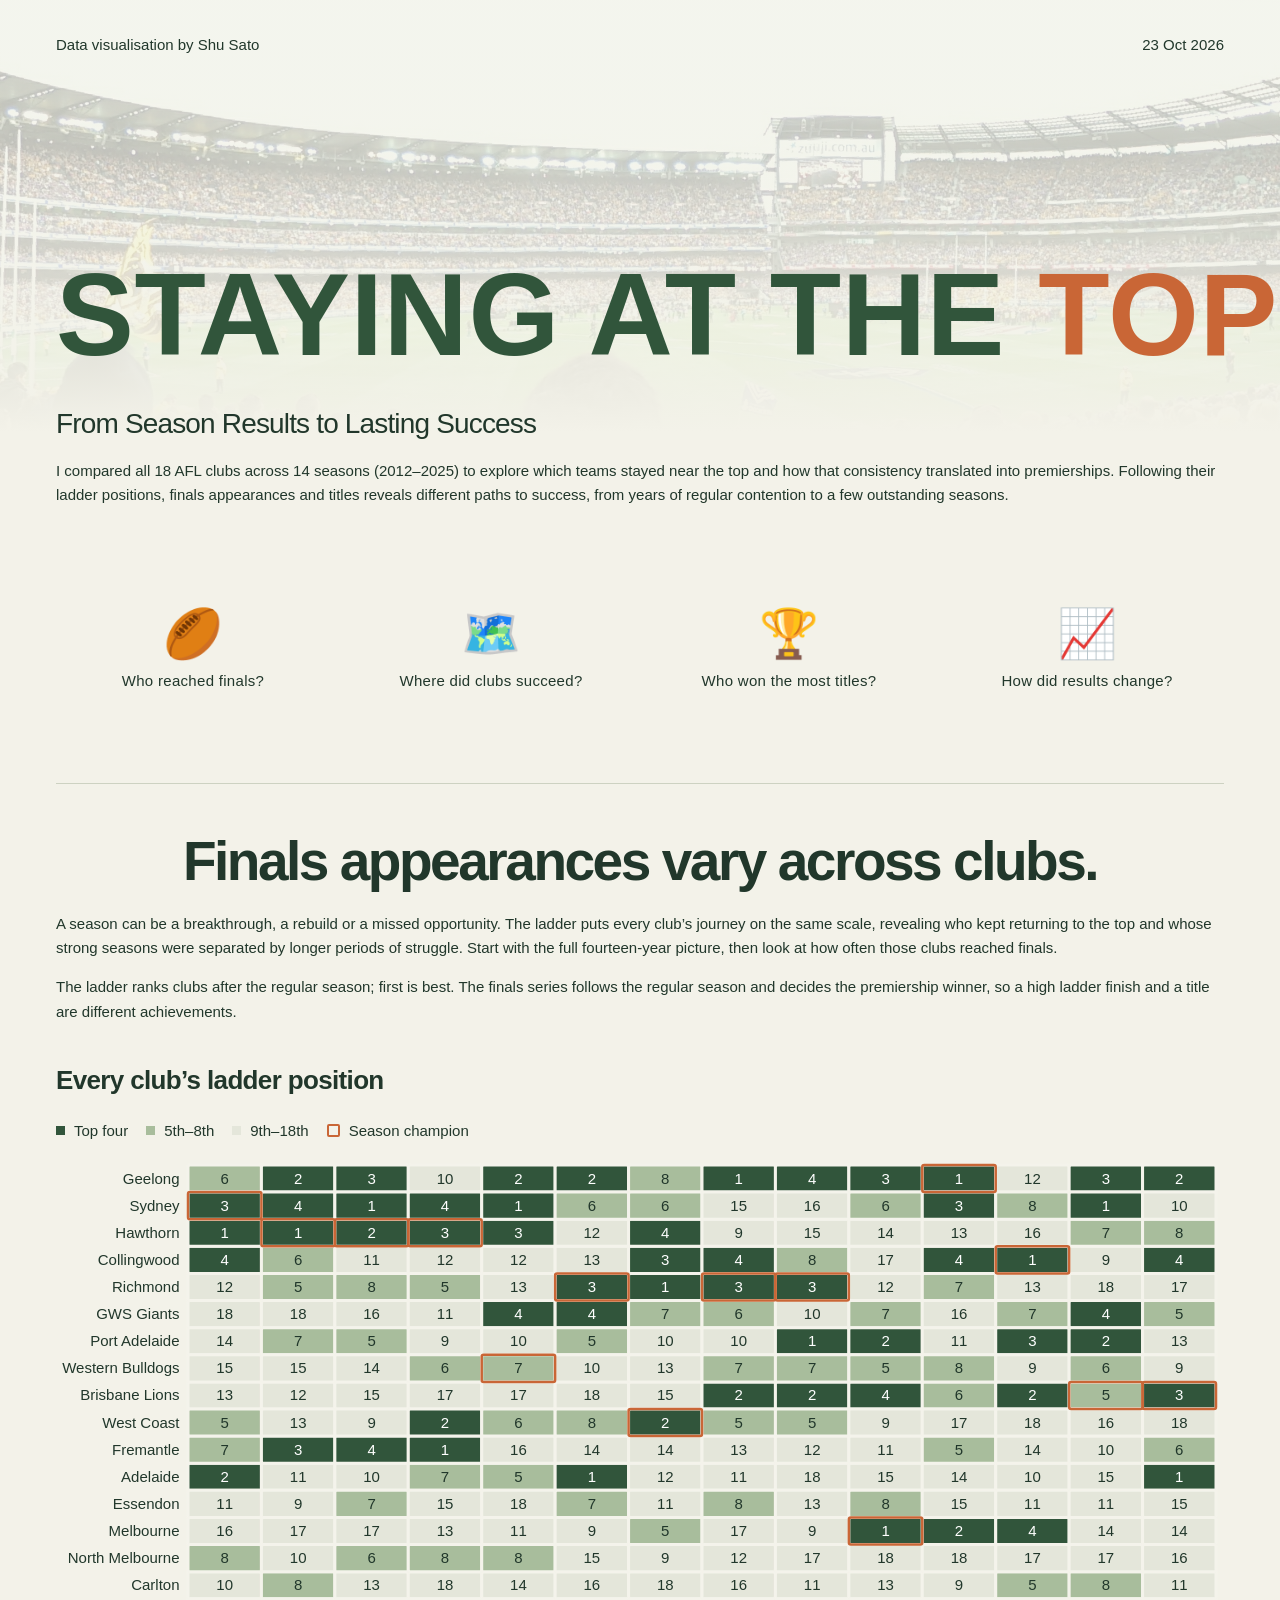
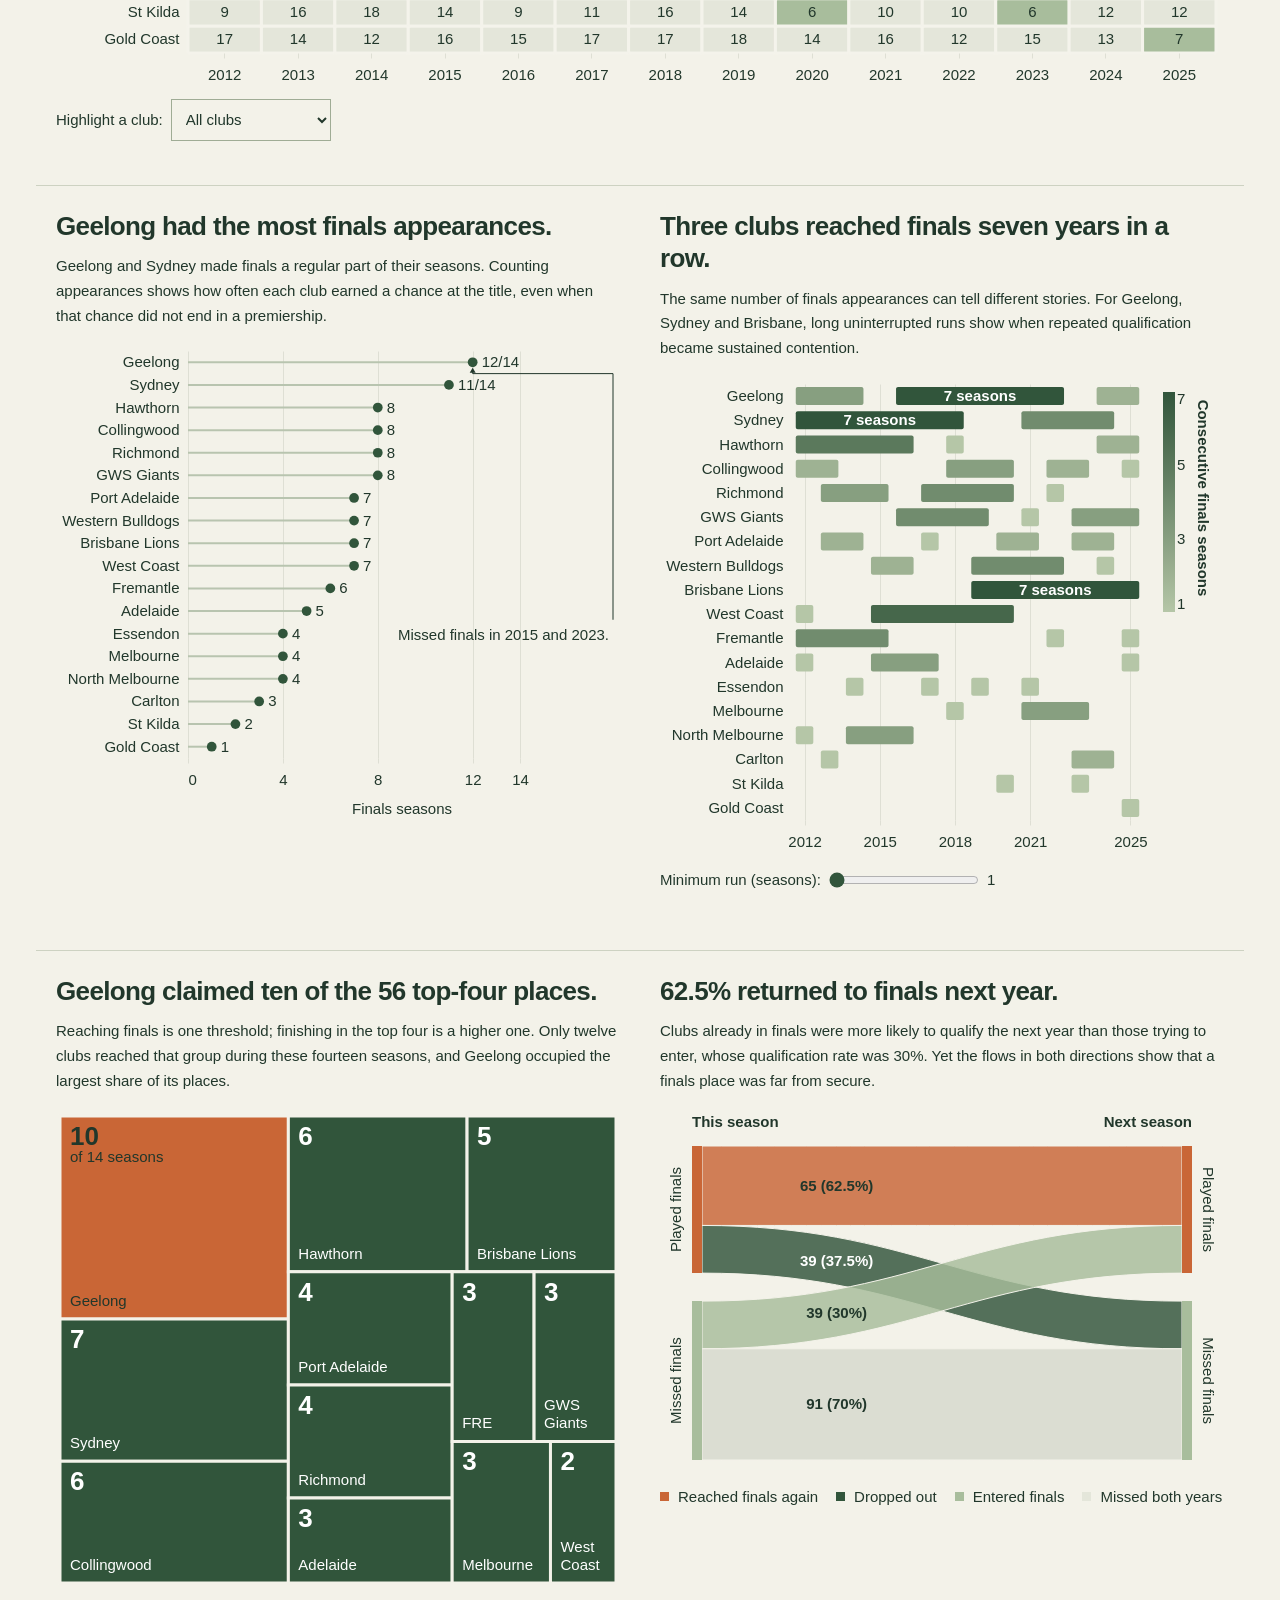
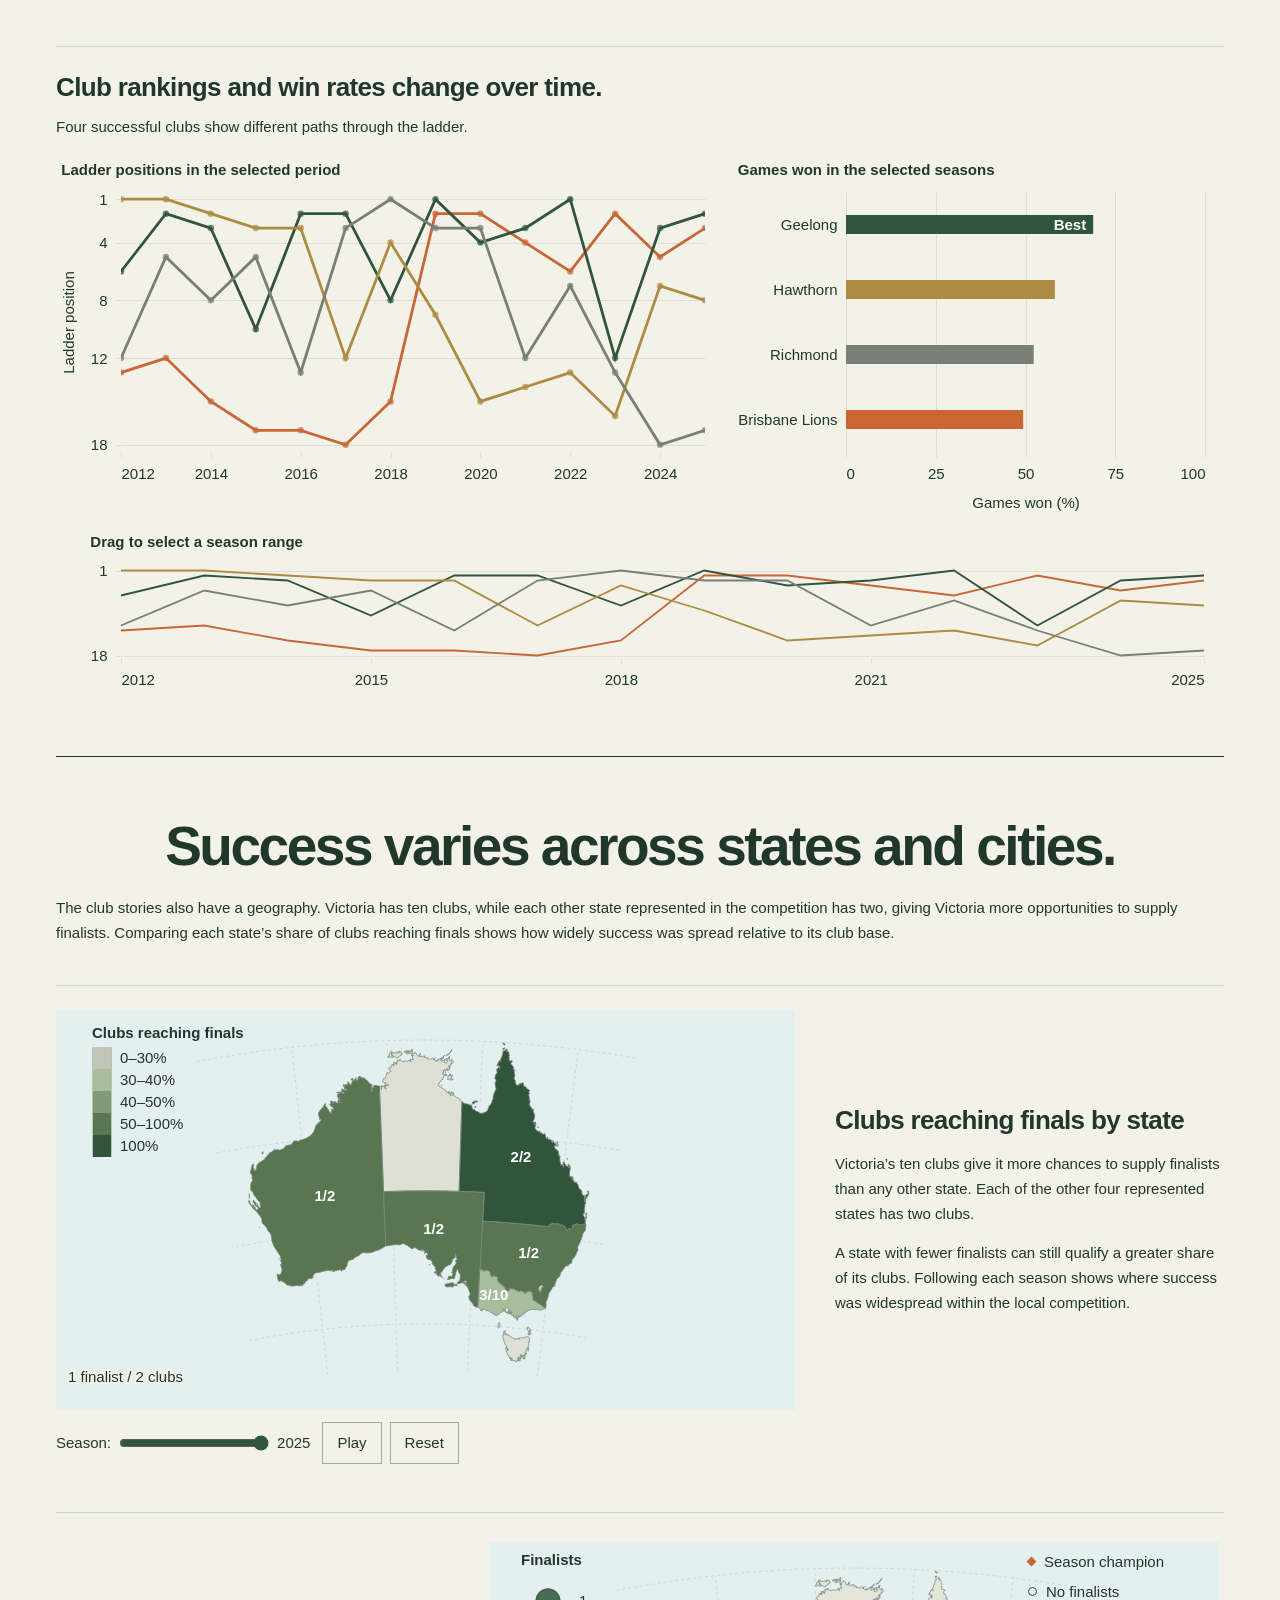
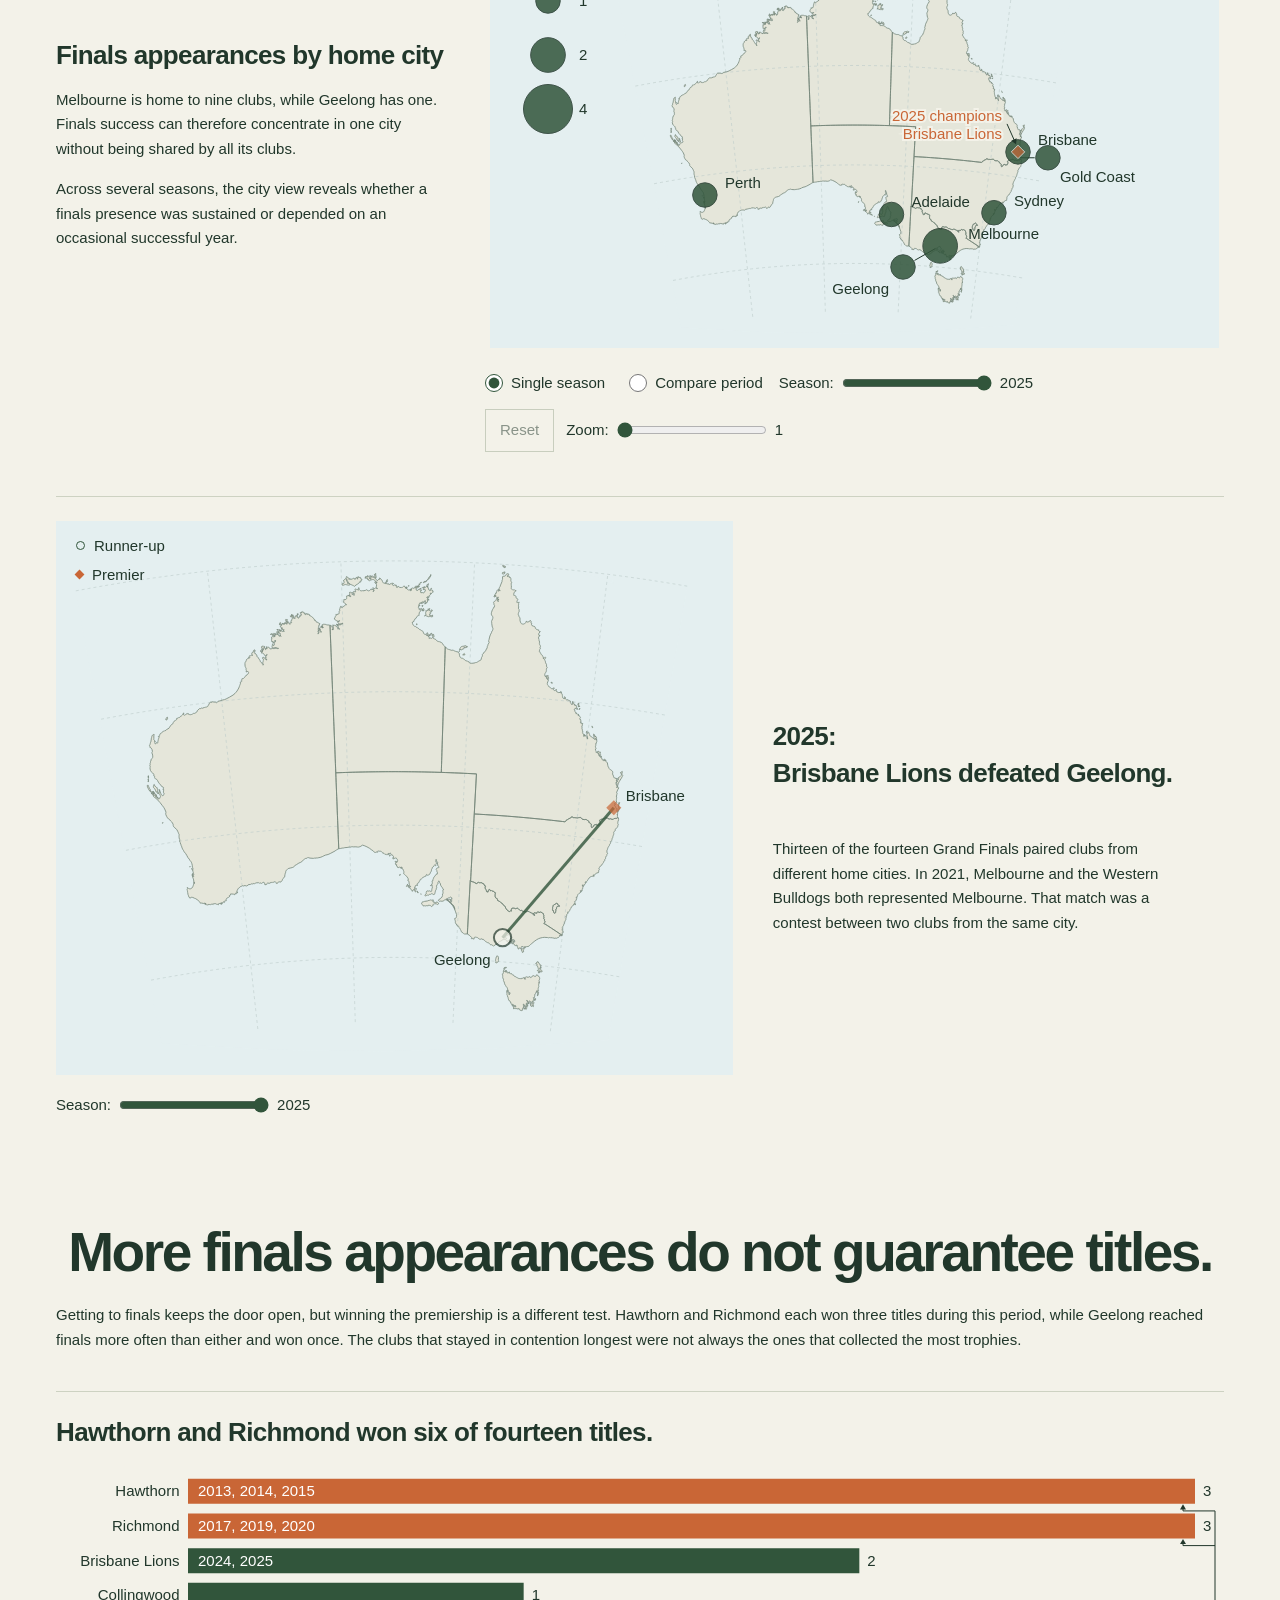
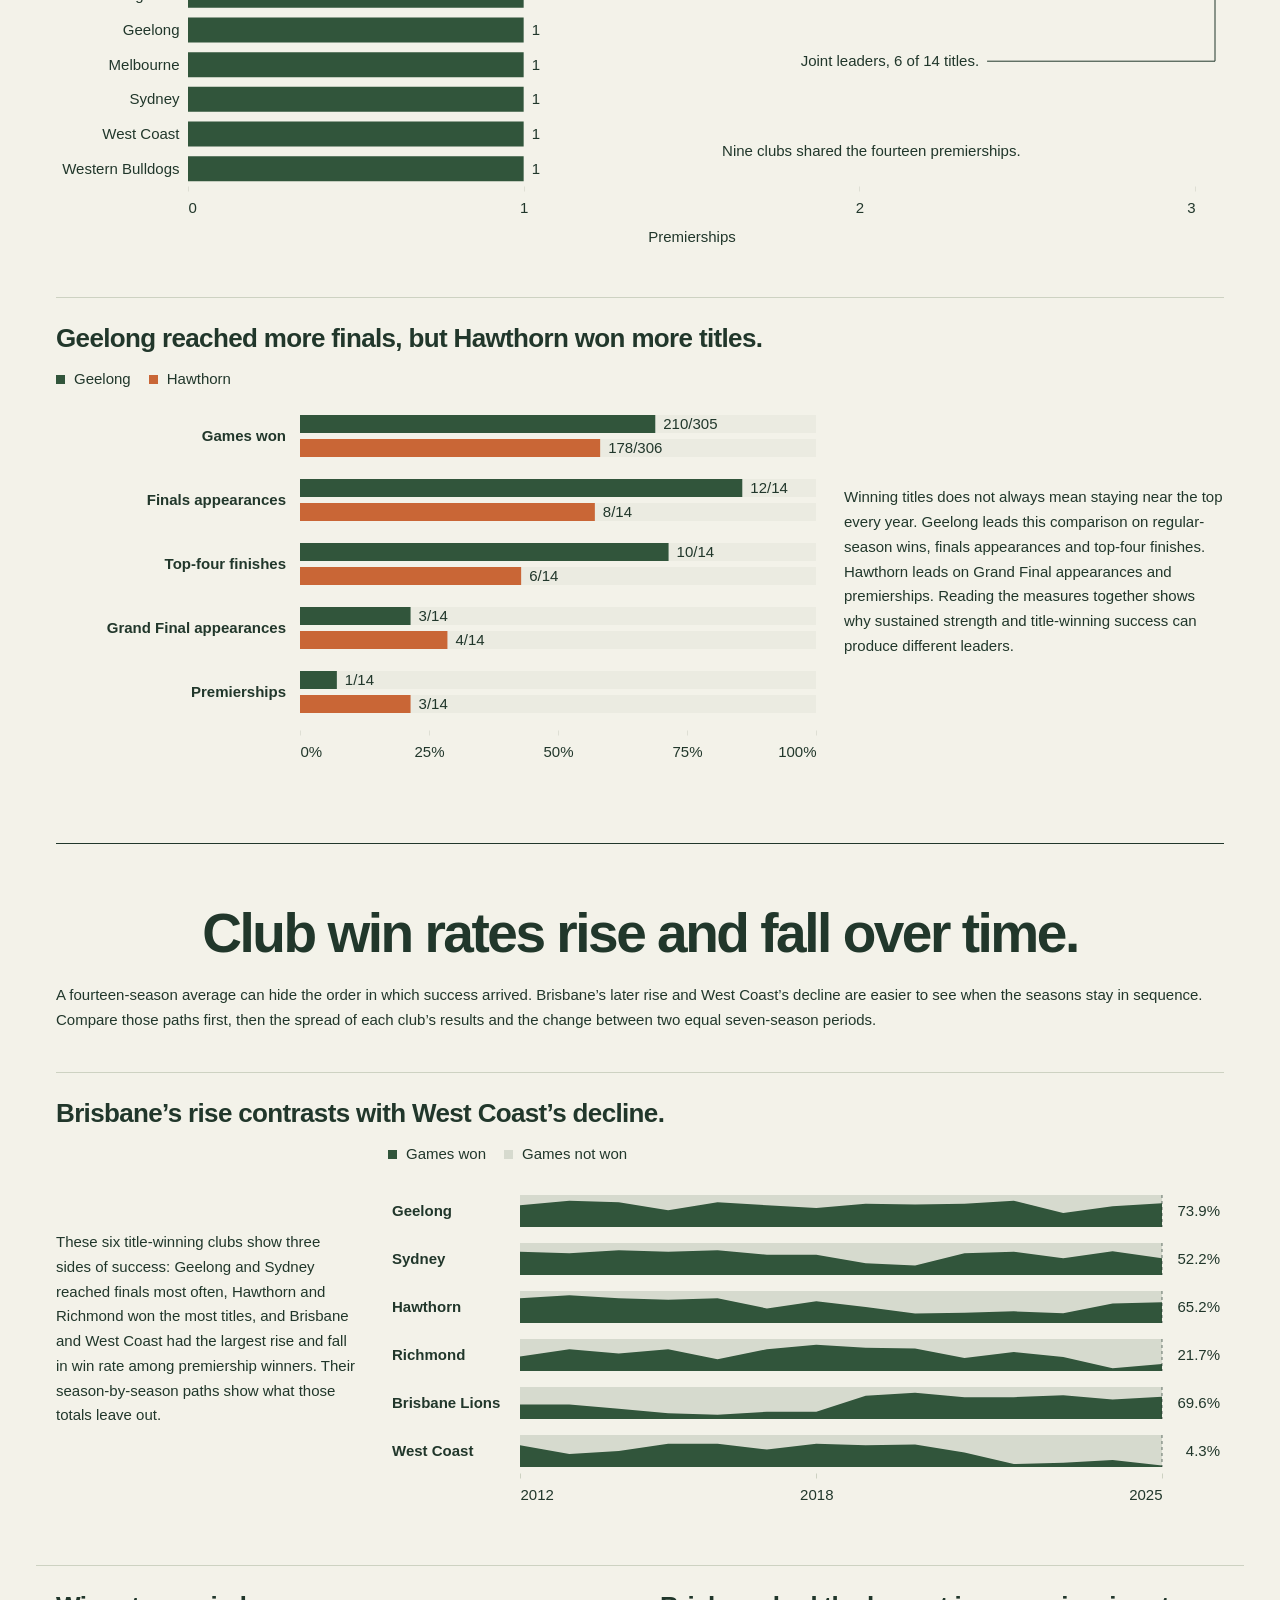
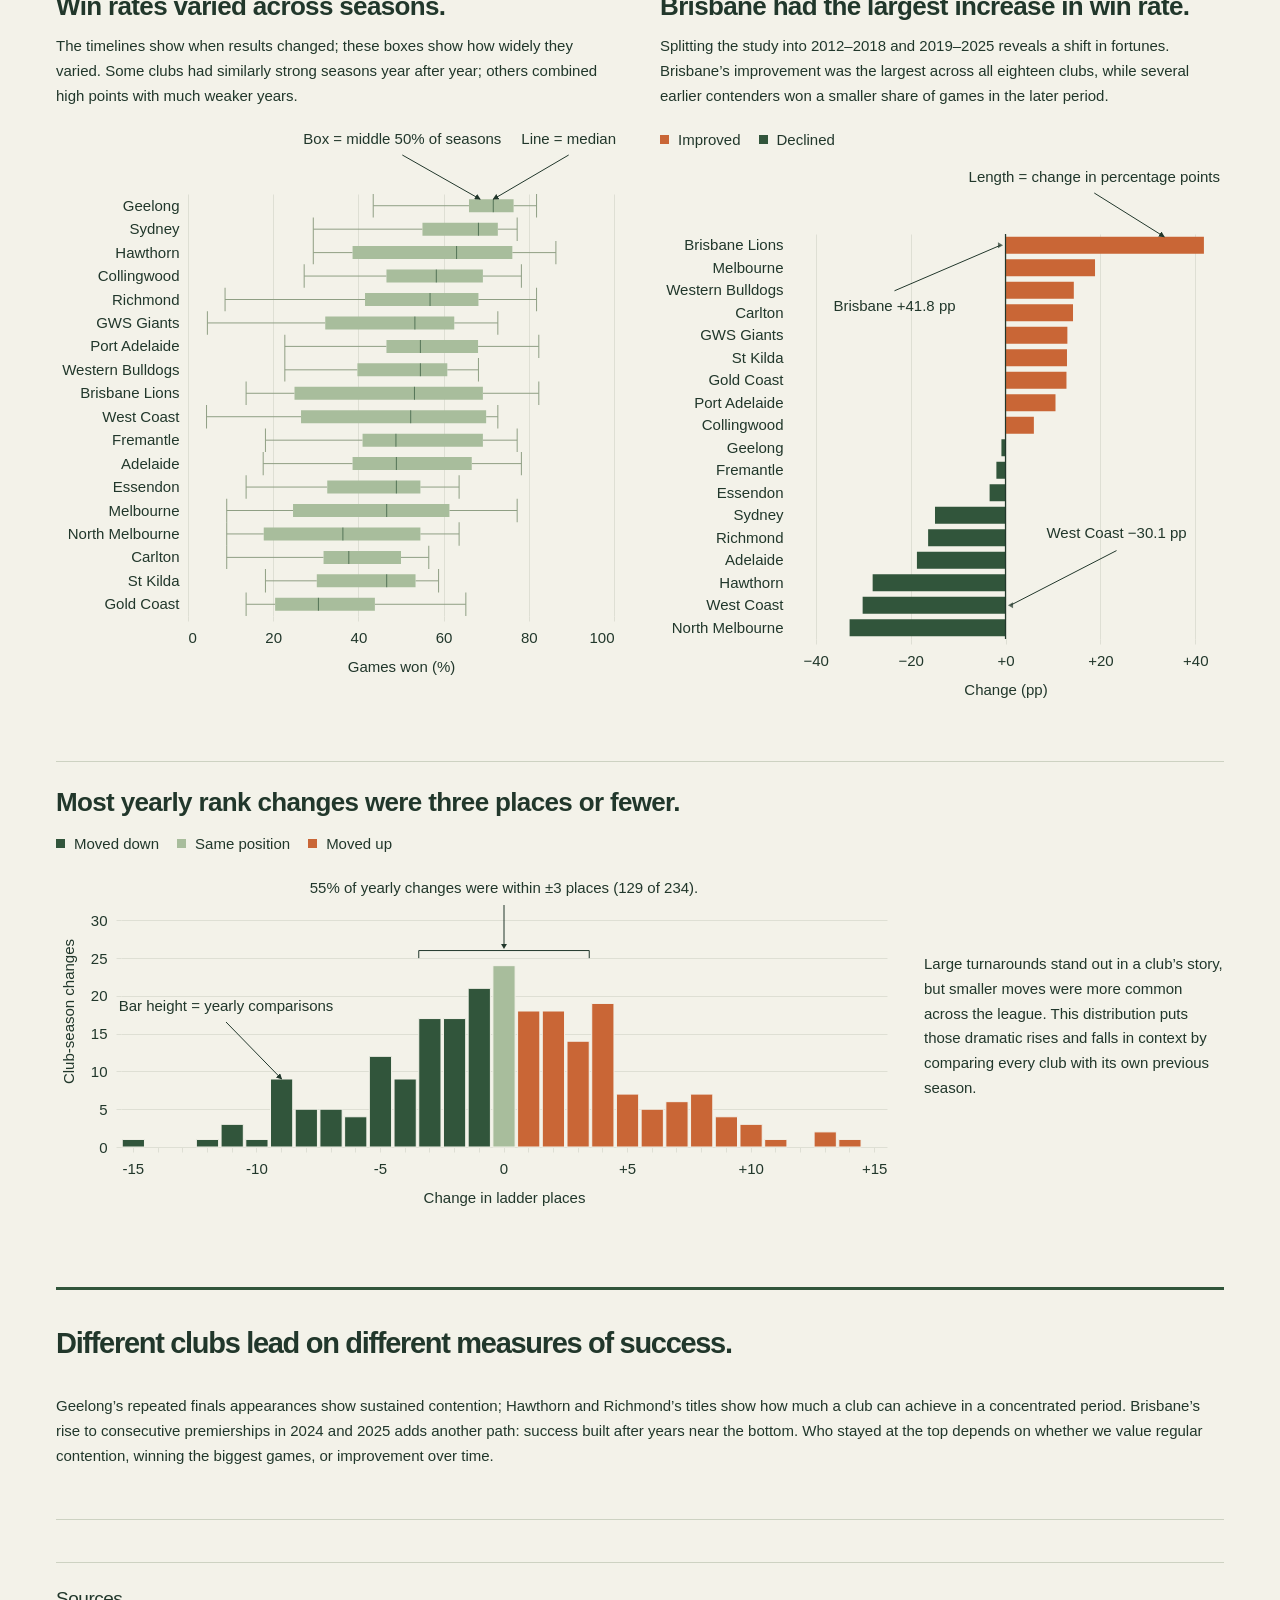
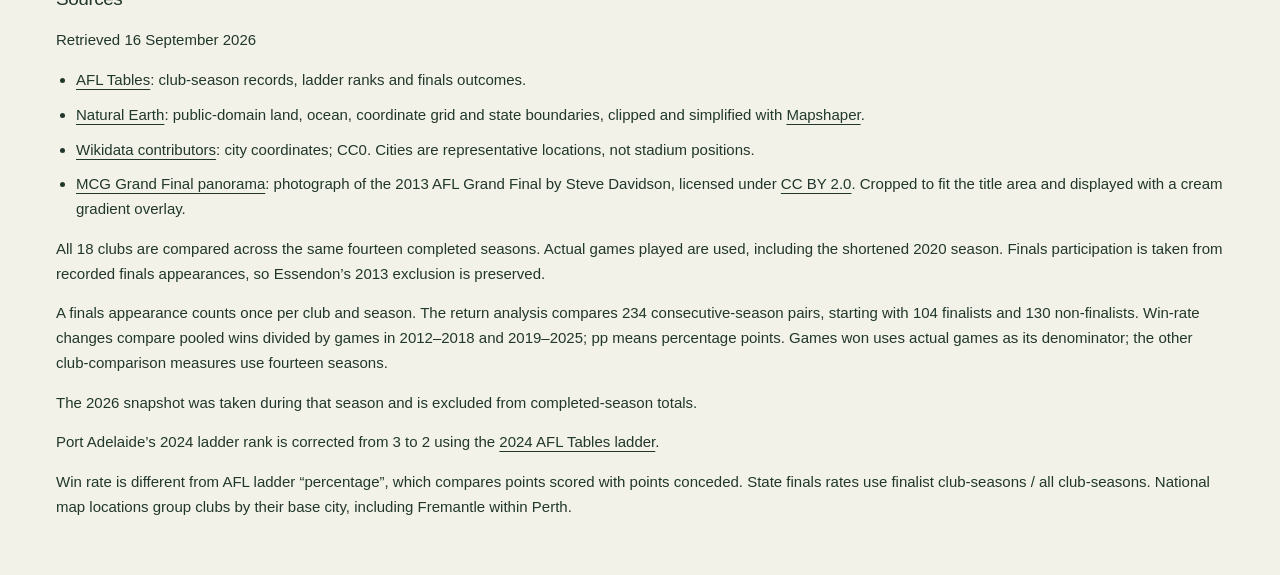
==== index.html @ 3600bfeb "Clarify city map size legend in period comparisons" ====
<!doctype html>
<html lang="en-AU">
<head>
  <meta charset="utf-8">
  <meta name="viewport" content="width=device-width, initial-scale=1">
  <meta name="description" content="Compare how consistently the 18 AFL teams performed from 2012 to 2025 using ladder positions, win rates, finals appearances and premierships.">
  <meta name="theme-color" content="#f3f2e9">
  <title>Staying at the Top of AFL</title>
  <meta property="og:title" content="Staying at the Top of AFL">
  <link rel="stylesheet" href="vendor/pure-min.css">
  <link rel="stylesheet" href="vendor/grids-responsive-min.css">
  <link rel="stylesheet" href="css/style.css?v=eadff5d3d89b">
  <script defer src="vendor/vega.min.js"></script>
  <script defer src="vendor/vega-lite.min.js"></script>
  <script defer src="vendor/vega-embed.min.js"></script>
  <script defer src="js/chart-layout.js?v=b0568ee2b96c"></script>
  <script defer src="js/map-controls.js?v=0b106cd1cc71"></script>
  <script defer src="js/city-map-navigation.js?v=03f4ed95991a"></script>
  <script defer src="js/chart-annotations.js?v=878c49369b87"></script>
  <script defer src="js/main.js?v=52dc0de8d739"></script>
</head>
<body>
  <a class="skip-link" href="#story">Skip to the visualisations</a>
  <div class="page">
    <header class="masthead">
      <p class="masthead-label">Data visualisation by Shu Sato</p>
      <time class="masthead-meta" datetime="2026-10-23">23 Oct 2026</time>
    </header>
    <main id="story">
      <section class="hero" aria-labelledby="page-title">
        <div class="hero-copy">
          <h1 id="page-title">Staying at the <span class="hero-emphasis">Top</span> of AFL</h1>
          <p class="hero-subtitle">From Season Results to Lasting Success</p>
          <p class="hero-description">I compared all 18 AFL clubs across 14 seasons (2012–2025) to explore which teams stayed near the top and how that consistency translated into premierships. Following their ladder positions, finals appearances and titles reveals different paths to success, from years of regular contention to a few outstanding seasons.</p>
        </div>
      </section>

      <nav class="chapter-nav" aria-label="Explore the AFL story">
        <a href="#chapter-one"><span class="chapter-nav-icon" aria-hidden="true">🏉</span><span>Who reached finals?</span></a>
        <a href="#chapter-two"><span class="chapter-nav-icon" aria-hidden="true">🗺️</span><span>Where did clubs succeed?</span></a>
        <a href="#chapter-three"><span class="chapter-nav-icon" aria-hidden="true">🏆</span><span>Who won the most titles?</span></a>
        <a href="#chapter-four"><span class="chapter-nav-icon" aria-hidden="true">📈</span><span>How did results change?</span></a>
      </nav>

      <section class="chapter" aria-labelledby="chapter-one">
        <div class="section-intro pure-g">
          <div class="pure-u-1 pure-u-md-3-5"><h2 id="chapter-one">Finals appearances vary across clubs.</h2></div>
          <div class="pure-u-1 pure-u-md-2-5 intro-copy reading-notes"><p>A season can be a breakthrough, a rebuild or a missed opportunity. The ladder puts every club’s journey on the same scale, revealing who kept returning to the top and whose strong seasons were separated by longer periods of struggle. Start with the full fourteen-year picture, then look at how often those clubs reached finals.</p><p class="micro">The ladder ranks clubs after the regular season; first is best. The finals series follows the regular season and decides the premiership winner, so a high ladder finish and a title are different achievements.</p></div>
        </div>
        <figure>
          <div class="figure-heading"><div><h3>Every club’s ladder position</h3></div></div>
          <div class="chart-legend"><span><i class="legend-square green"></i> Top four</span><span><i class="legend-square sage"></i> 5th–8th</span><span><i class="legend-square neutral"></i> 9th–18th</span><span><i class="legend-square champion-outline"></i> Season champion</span></div>
          <div class="chart" data-spec="ladder_heatmap" aria-label="Heatmap of ladder positions for all 18 AFL clubs in each season from 2012 to 2025. Cell fill shows regular-season ladder position; orange outlines mark Grand Final winners."></div>

          <p id="club-summary" class="micro" aria-live="polite" hidden></p>
        </figure>
        <div class="pure-g two-up">
          <figure class="pure-u-1 pure-u-lg-1-2 chart-column"><h3>Geelong had the most finals appearances.</h3><p class="chart-deck">Geelong and Sydney made finals a regular part of their seasons. Counting appearances shows how often each club earned a chance at the title, even when that chance did not end in a premiership.</p><div class="chart" data-spec="finals_frequency" aria-label="Lollipop chart ranking clubs by number of finals seasons."></div></figure>
          <figure class="pure-u-1 pure-u-lg-1-2 chart-column"><h3>Three clubs reached finals seven years in a row.</h3><p class="chart-deck">The same number of finals appearances can tell different stories. For Geelong, Sydney and Brisbane, long uninterrupted runs show when repeated qualification became sustained contention.</p><div class="chart" data-spec="finals_streaks" aria-label="Timeline of uninterrupted runs of finals appearances by club."></div></figure>
        </div>
        <div class="pure-g two-up">
          <figure class="pure-u-1 pure-u-lg-1-2 chart-column">

            <h3>Geelong claimed ten of the 56 top-four places.</h3>
            <p class="chart-deck">Reaching finals is one threshold; finishing in the top four is a higher one. Only twelve clubs reached that group during these fourteen seasons, and Geelong occupied the largest share of its places.</p>

            <div class="chart" data-spec="top_four_treemap" aria-label="Treemap of 56 top-four ladder finishes across twelve clubs, with area proportional to the number of finishes. Geelong is highlighted in orange."></div>

          </figure>
          <figure class="pure-u-1 pure-u-lg-1-2 chart-column">

            <h3>62.5% returned to finals next year.</h3>
            <p class="chart-deck">Clubs already in finals were more likely to qualify the next year than those trying to enter, whose qualification rate was 30%. Yet the flows in both directions show that a finals place was far from secure.</p>

            <div class="chart" data-spec="finals_return" aria-label="Sankey diagram of 234 club-season transitions. Of 104 starting in finals, 65 stayed (62.5%) and 39 dropped out (37.5%). Of 130 starting outside finals, 39 entered (30%) and 91 missed again (70%)."></div>
            <div class="chart-legend"><span><i class="legend-square orange"></i> Reached finals again</span><span><i class="legend-square green"></i> Dropped out</span><span><i class="legend-square sage"></i> Entered finals</span><span><i class="legend-square neutral"></i> Missed both years</span></div>

          </figure>
        </div>
        <figure class="figure-wide journey-figure">
          <h3>Club rankings and win rates change over time.</h3>
          <p class="chart-deck">Four successful clubs show different paths through the ladder.</p>
          <div class="chart" data-spec="ladder_bump" aria-label="Linked views: drag a season range in the overview to zoom four clubs’ ladder journeys and update their win-rate bars."></div>

        </figure>
      </section>

      <section class="chapter geography" aria-labelledby="chapter-two">
        <div class="section-intro pure-g"><div class="pure-u-1 pure-u-md-3-5"><h2 id="chapter-two">Success varies across states and cities.</h2></div><div class="pure-u-1 pure-u-md-2-5 intro-copy reading-notes"><p>The club stories also have a geography. Victoria has ten clubs, while each other state represented in the competition has two, giving Victoria more opportunities to supply finalists. Comparing each state’s share of clubs reaching finals shows how widely success was spread relative to its club base.</p></div></div>
        <figure class="figure-wide map-study state-map-study">
          <figcaption class="map-story-caption">
            <h3 id="map-season-summary" aria-live="polite">Clubs reaching finals by state</h3>
            <div class="map-story-copy"><p>Victoria’s ten clubs give it more chances to supply finalists than any other state. Each of the other four represented states has two clubs.</p><p>A state with fewer finalists can still qualify a greater share of its clubs. Following each season shows where success was widespread within the local competition.</p></div>
          </figcaption>
          <div class="map-story-visual">
            <div class="state-map-frame">
              <div class="chart" data-spec="state_choropleth" aria-label="State choropleth with season selection. Colour shows the percentage of clubs reaching finals; fraction labels show finalists out of all clubs in each state."></div>
              <aside class="map-legend state-map-legend" aria-label="Finals rate: five fixed percentage classes">
                <p class="micro"><strong>Clubs reaching finals</strong></p>
                <div class="map-rate-legend"><span style="--swatch:#c1c6b7" title="0% to below 30%" role="img" aria-label="0% to below 30%">0–30%</span><span style="--swatch:#a8bd9c" title="30% to below 40%" role="img" aria-label="30% to below 40%">30–40%</span><span style="--swatch:#819978" title="40% to below 50%" role="img" aria-label="40% to below 50%">40–50%</span><span style="--swatch:#587651" title="50% to below 100%" role="img" aria-label="50% to below 100%">50–100%</span><span style="--swatch:#31553b" title="Exactly 100%" role="img" aria-label="Exactly 100%">100%</span></div>
              </aside>
            </div>
          </div>
          <div class="map-controls-row map-study-controls">
            <div id="map-season-control" class="vega-bindings"></div>
            <div class="chart-actions"><button type="button" id="play-map" aria-pressed="false">Play</button><button type="button" id="reset-map">Reset</button></div>
          </div>

        </figure>
        <figure class="figure-wide map-study city-map-study">
          <figcaption class="map-story-caption city-map-caption">
            <h3 id="map-period-summary">Finals appearances by home city</h3>
            <div class="map-story-copy">
              <p>Melbourne is home to nine clubs, while Geelong has one. Finals success can therefore concentrate in one city without being shared by all its clubs.</p><p>Across several seasons, the city view reveals whether a finals presence was sustained or depended on an occasional successful year.</p>
            </div>
          </figcaption>
          <div class="map-story-visual">
            <div class="city-map-frame">
              <div class="chart" data-spec="premiership_symbols" aria-label="Proportional-symbol map of finalists by home city, with Single season and Compare period modes. Green circle area shows finalists per season."></div>
              <aside class="map-legend city-map-legend" aria-label="City map legend">
                <div class="map-size-legend" role="group" aria-labelledby="city-size-legend-title">
                  <p class="micro"><strong id="city-size-legend-title">Finalists</strong></p>
                  <!-- Three size examples retain the observed maximum of 4. Match Vega's area scale: radius = sqrt(2400 × count / 4) / 2. -->
                  <ul>
                    <li><svg width="54" height="54" viewBox="0 0 54 54" aria-hidden="true"><circle cx="27" cy="27" r="12.247"/></svg><span>1</span></li>
                    <li><svg width="54" height="54" viewBox="0 0 54 54" aria-hidden="true"><circle cx="27" cy="27" r="17.321"/></svg><span>2</span></li>
                    <li><svg width="54" height="54" viewBox="0 0 54 54" aria-hidden="true"><circle cx="27" cy="27" r="24.495"/></svg><span>4</span></li>
                  </ul>
                </div>
              </aside>
              <div class="chart-legend map-symbol-key city-map-symbol-key" role="group" aria-label="City map symbols">
                <span><i class="legend-diamond" aria-hidden="true"></i> Season champion</span>
                <span><i class="legend-circle hollow" aria-hidden="true"></i> No finalists</span>
              </div>
            </div>
          </div>
          <div class="city-map-tools map-study-controls">
            <fieldset class="city-time-mode" aria-label="City map time mode">
              <label><input type="radio" name="city-time-mode" id="city-mode-single" value="single" checked disabled> Single season</label>
              <label><input type="radio" name="city-time-mode" id="city-mode-period" value="period" disabled> Compare period</label>
            </fieldset>
            <div id="city-single-controls" class="map-controls-row">
              <div id="city-season-control" class="vega-bindings"></div>
            </div>
            <p id="city-period-controls" class="micro" aria-live="polite" hidden></p>
            <div class="map-controls-row city-map-controls">
              <div class="chart-actions"><button type="button" id="reset-city-map" disabled>Reset</button></div>
              <div id="city-zoom-control" class="vega-bindings"></div>
            </div>
          </div>
        </figure>
        <figure class="figure-wide map-study grand-final-study">
          <figcaption class="map-story-copy">
            <h3 id="map-final-summary" aria-live="polite"><span id="map-final-year">2025:</span> <span id="map-final-result">Brisbane Lions defeated Geelong.</span></h3>
            <p id="map-final-context" class="chart-deck" hidden>The line connects club home cities; it does not represent travel.</p>
            <p>Thirteen of the fourteen Grand Finals paired clubs from different home cities. In 2021, Melbourne and the Western Bulldogs both represented Melbourne. That match was a contest between two clubs from the same city.</p>
          </figcaption>
          <div class="map-story-visual">
            <div class="grand-final-map-frame">
              <div class="chart" data-spec="grand_final_flows" aria-label="Time-selectable connection map between Grand Final opponents’ home cities. Lines connect different cities; a loop and club labels show a same-city matchup, with premier and runner-up markers."></div>
              <div class="chart-legend map-symbol-key grand-final-map-legend" role="group" aria-label="Grand Final results"><span><i class="legend-circle hollow" aria-hidden="true"></i> Runner-up</span><span><i class="legend-diamond" aria-hidden="true"></i> Premier</span></div>
            </div>
            <div class="map-controls-row map-final-controls">
              <div id="map-final-season-control" class="vega-bindings"></div>
            </div>
          </div>
        </figure>
      </section>

      <section class="chapter" aria-labelledby="chapter-three">
        <div class="section-intro pure-g"><div class="pure-u-1 pure-u-md-3-5"><h2 id="chapter-three">More finals appearances do not guarantee titles.</h2></div><div class="pure-u-1 pure-u-md-2-5 intro-copy reading-notes"><p>Getting to finals keeps the door open, but winning the premiership is a different test. Hawthorn and Richmond each won three titles during this period, while Geelong reached finals more often than either and won once. The clubs that stayed in contention longest were not always the ones that collected the most trophies.</p></div></div>
        <div class="trophy-section">
          <figure>
            <h3>Hawthorn and Richmond won six of fourteen titles.</h3>

            <div class="chart premiership-bars" data-spec="premiership_bars" aria-label="Horizontal bar chart of premiership totals: Hawthorn and Richmond won three each, Brisbane Lions won two, and six clubs won one each."></div>

          </figure>
        </div>
        <figure class="figure-wide profile-feature">

          <h3>Geelong reached more finals, but Hawthorn won more titles.</h3>
          <div class="chart-story chart-story--copy-right">
            <p class="chart-deck chart-story-copy">Winning titles does not always mean staying near the top every year. Geelong leads this comparison on regular-season wins, finals appearances and top-four finishes. Hawthorn leads on Grand Final appearances and premierships. Reading the measures together shows why sustained strength and title-winning success can produce different leaders.</p>
            <div class="chart-story-visual">
              <div class="chart-legend"><span><i class="legend-square green"></i> Geelong</span><span><i class="legend-square orange"></i> Hawthorn</span></div>
              <div class="chart" data-spec="success_comparison" aria-label="Paired horizontal bars comparing Geelong and Hawthorn on five separate measures, each from zero to 100 percent. Labels show counts. Top-four finishes means regular-season ladder ranks one to four out of fourteen seasons."></div>
            </div>
          </div>
        </figure>
      </section>

      <section class="chapter final-chapter" aria-labelledby="chapter-four">
        <div class="section-intro pure-g"><div class="pure-u-1 pure-u-md-3-5"><h2 id="chapter-four">Club win rates rise and fall over time.</h2></div><div class="pure-u-1 pure-u-md-2-5 intro-copy reading-notes"><p>A fourteen-season average can hide the order in which success arrived. Brisbane’s later rise and West Coast’s decline are easier to see when the seasons stay in sequence. Compare those paths first, then the spread of each club’s results and the change between two equal seven-season periods.</p></div></div>
        <figure class="figure-wide horizon-figure">
          <h3>Brisbane’s rise contrasts with West Coast’s decline.</h3>
          <div class="chart-story chart-story--copy-left">
            <p class="chart-deck chart-story-copy">These six title-winning clubs show three sides of success: Geelong and Sydney reached finals most often, Hawthorn and Richmond won the most titles, and Brisbane and West Coast had the largest rise and fall in win rate among premiership winners. Their season-by-season paths show what those totals leave out.</p>
            <div class="chart-story-visual">
              <div class="chart-legend horizon-legend" aria-label="Win rate from zero to one hundred percent">
                <span><i class="legend-square green"></i> Games won</span>
                <span><i class="legend-square" style="background:#d6dace"></i> Games not won</span>
              </div>
              <div class="chart" data-spec="club_horizon" aria-label="Six area charts of annual win rates, each on the same zero-to-one-hundred-percent scale. Dark-green height shows the percentage of games won. Pale green fills the remaining percentage up to one hundred. Hover or tap a season to compare exact win rates across all six clubs."></div>
            </div>
          </div>
        </figure>
        <div class="pure-g two-up"><figure class="pure-u-1 pure-u-lg-1-2 chart-column"><h3>Win rates varied across seasons.</h3><p class="chart-deck">The timelines show when results changed; these boxes show how widely they varied. Some clubs had similarly strong seasons year after year; others combined high points with much weaker years.</p><div class="chart" data-spec="season_boxplot" aria-label="Boxplots showing the distribution of season win rates for each club."></div></figure><figure class="pure-u-1 pure-u-lg-1-2 chart-column"><h3>Brisbane had the largest increase in win rate.</h3><p class="chart-deck">Splitting the study into 2012–2018 and 2019–2025 reveals a shift in fortunes. Brisbane’s improvement was the largest across all eighteen clubs, while several earlier contenders won a smaller share of games in the later period.</p><div class="chart-legend"><span><i class="legend-square orange"></i> Improved</span><span><i class="legend-square green"></i> Declined</span></div><div class="chart" data-spec="era_change" aria-label="Diverging bars showing the change in each club’s win rate from 2012–2018 to 2019–2025; bars to the right show improvement."></div></figure></div>
        <figure class="figure-wide journey-figure">

          <h3>Most yearly rank changes were three places or fewer.</h3>
          <div class="chart-story chart-story--copy-right">
            <p class="chart-deck chart-story-copy">Large turnarounds stand out in a club’s story, but smaller moves were more common across the league. This distribution puts those dramatic rises and falls in context by comparing every club with its own previous season.</p>
            <div class="chart-story-visual">
              <div class="chart-legend"><span><i class="legend-square green"></i> Moved down</span><span><i class="legend-square sage"></i> Same position</span><span><i class="legend-square orange"></i> Moved up</span></div>
              <div class="chart" data-spec="rank_changes" aria-label="Histogram of year-to-year ladder changes across 234 club-season comparisons; positive changes indicate improvement."></div>
            </div>
          </div>
        </figure>
        <div class="closing pure-g"><div class="pure-u-1 pure-u-md-2-3"><h2>Different clubs lead on different measures of success.</h2></div><div class="pure-u-1 pure-u-md-1-3"><p>Geelong’s repeated finals appearances show sustained contention; Hawthorn and Richmond’s titles show how much a club can achieve in a concentrated period. Brisbane’s rise to consecutive premierships in 2024 and 2025 adds another path: success built after years near the bottom. Who stayed at the top depends on whether we value regular contention, winning the biggest games, or improvement over time.</p></div></div>
      </section>

      <section class="sources" aria-labelledby="sources-title">
        <h3 id="sources-title">Sources</h3>
        <p class="micro">Retrieved <time datetime="2026-09-16">16 September 2026</time></p>
        <ul>
          <li><a href="https://afltables.com/afl/teams/geelong/season.html">AFL Tables</a>: club-season records, ladder ranks and finals outcomes.</li>
          <li><a href="https://www.naturalearthdata.com/downloads/">Natural Earth</a>: public-domain land, ocean, coordinate grid and state boundaries, clipped and simplified with <a href="https://mapshaper.org/">Mapshaper</a>.</li>
          <li><a href="https://www.wikidata.org/">Wikidata contributors</a>: city coordinates; CC0. Cities are representative locations, not stadium positions.</li>
          <li><a href="https://commons.wikimedia.org/wiki/File:MCG_Grand_Final_panorama.jpg">MCG Grand Final panorama</a>: photograph of the 2013 AFL Grand Final by Steve Davidson, licensed under <a href="https://creativecommons.org/licenses/by/2.0/">CC BY 2.0</a>. Cropped to fit the title area and displayed with a cream gradient overlay.</li>
        </ul>
        <p class="micro">All 18 clubs are compared across the same fourteen completed seasons. Actual games played are used, including the shortened 2020 season. Finals participation is taken from recorded finals appearances, so Essendon’s 2013 exclusion is preserved.</p>
        <p class="micro">A finals appearance counts once per club and season. The return analysis compares 234 consecutive-season pairs, starting with 104 finalists and 130 non-finalists. Win-rate changes compare pooled wins divided by games in 2012–2018 and 2019–2025; pp means percentage points. Games won uses actual games as its denominator; the other club-comparison measures use fourteen seasons.</p>
        <p class="micro">The 2026 snapshot was taken during that season and is excluded from completed-season totals.</p>
        <p class="micro">Port Adelaide’s 2024 ladder rank is corrected from 3 to 2 using the <a href="https://afltables.com/afl/seas/2024.html#lad">2024 AFL Tables ladder</a>.</p>
        <p class="micro">Win rate is different from AFL ladder “percentage”, which compares points scored with points conceded. State finals rates use finalist club-seasons / all club-seasons. National map locations group clubs by their base city, including Fremantle within Perth.</p>
      </section>
    </main>
  </div>
  <noscript><p class="noscript-note">Enable JavaScript to view the charts. Original data sources are listed above.</p></noscript>
</body>
</html>
---- vendor/grids-responsive-min.css ----
/*!
Pure v3.0.0
Copyright 2013 Yahoo!
Licensed under the BSD License.
https://github.com/pure-css/pure/blob/master/LICENSE
*/
@media screen and (min-width:35.5em){.pure-u-sm-1,.pure-u-sm-1-1,.pure-u-sm-1-12,.pure-u-sm-1-2,.pure-u-sm-1-24,.pure-u-sm-1-3,.pure-u-sm-1-4,.pure-u-sm-1-5,.pure-u-sm-1-6,.pure-u-sm-1-8,.pure-u-sm-10-24,.pure-u-sm-11-12,.pure-u-sm-11-24,.pure-u-sm-12-24,.pure-u-sm-13-24,.pure-u-sm-14-24,.pure-u-sm-15-24,.pure-u-sm-16-24,.pure-u-sm-17-24,.pure-u-sm-18-24,.pure-u-sm-19-24,.pure-u-sm-2-24,.pure-u-sm-2-3,.pure-u-sm-2-5,.pure-u-sm-20-24,.pure-u-sm-21-24,.pure-u-sm-22-24,.pure-u-sm-23-24,.pure-u-sm-24-24,.pure-u-sm-3-24,.pure-u-sm-3-4,.pure-u-sm-3-5,.pure-u-sm-3-8,.pure-u-sm-4-24,.pure-u-sm-4-5,.pure-u-sm-5-12,.pure-u-sm-5-24,.pure-u-sm-5-5,.pure-u-sm-5-6,.pure-u-sm-5-8,.pure-u-sm-6-24,.pure-u-sm-7-12,.pure-u-sm-7-24,.pure-u-sm-7-8,.pure-u-sm-8-24,.pure-u-sm-9-24{display:inline-block;letter-spacing:normal;word-spacing:normal;vertical-align:top;text-rendering:auto}.pure-u-sm-1-24{width:4.1667%}.pure-u-sm-1-12,.pure-u-sm-2-24{width:8.3333%}.pure-u-sm-1-8,.pure-u-sm-3-24{width:12.5%}.pure-u-sm-1-6,.pure-u-sm-4-24{width:16.6667%}.pure-u-sm-1-5{width:20%}.pure-u-sm-5-24{width:20.8333%}.pure-u-sm-1-4,.pure-u-sm-6-24{width:25%}.pure-u-sm-7-24{width:29.1667%}.pure-u-sm-1-3,.pure-u-sm-8-24{width:33.3333%}.pure-u-sm-3-8,.pure-u-sm-9-24{width:37.5%}.pure-u-sm-2-5{width:40%}.pure-u-sm-10-24,.pure-u-sm-5-12{width:41.6667%}.pure-u-sm-11-24{width:45.8333%}.pure-u-sm-1-2,.pure-u-sm-12-24{width:50%}.pure-u-sm-13-24{width:54.1667%}.pure-u-sm-14-24,.pure-u-sm-7-12{width:58.3333%}.pure-u-sm-3-5{width:60%}.pure-u-sm-15-24,.pure-u-sm-5-8{width:62.5%}.pure-u-sm-16-24,.pure-u-sm-2-3{width:66.6667%}.pure-u-sm-17-24{width:70.8333%}.pure-u-sm-18-24,.pure-u-sm-3-4{width:75%}.pure-u-sm-19-24{width:79.1667%}.pure-u-sm-4-5{width:80%}.pure-u-sm-20-24,.pure-u-sm-5-6{width:83.3333%}.pure-u-sm-21-24,.pure-u-sm-7-8{width:87.5%}.pure-u-sm-11-12,.pure-u-sm-22-24{width:91.6667%}.pure-u-sm-23-24{width:95.8333%}.pure-u-sm-1,.pure-u-sm-1-1,.pure-u-sm-24-24,.pure-u-sm-5-5{width:100%}}@media screen and (min-width:48em){.pure-u-md-1,.pure-u-md-1-1,.pure-u-md-1-12,.pure-u-md-1-2,.pure-u-md-1-24,.pure-u-md-1-3,.pure-u-md-1-4,.pure-u-md-1-5,.pure-u-md-1-6,.pure-u-md-1-8,.pure-u-md-10-24,.pure-u-md-11-12,.pure-u-md-11-24,.pure-u-md-12-24,.pure-u-md-13-24,.pure-u-md-14-24,.pure-u-md-15-24,.pure-u-md-16-24,.pure-u-md-17-24,.pure-u-md-18-24,.pure-u-md-19-24,.pure-u-md-2-24,.pure-u-md-2-3,.pure-u-md-2-5,.pure-u-md-20-24,.pure-u-md-21-24,.pure-u-md-22-24,.pure-u-md-23-24,.pure-u-md-24-24,.pure-u-md-3-24,.pure-u-md-3-4,.pure-u-md-3-5,.pure-u-md-3-8,.pure-u-md-4-24,.pure-u-md-4-5,.pure-u-md-5-12,.pure-u-md-5-24,.pure-u-md-5-5,.pure-u-md-5-6,.pure-u-md-5-8,.pure-u-md-6-24,.pure-u-md-7-12,.pure-u-md-7-24,.pure-u-md-7-8,.pure-u-md-8-24,.pure-u-md-9-24{display:inline-block;letter-spacing:normal;word-spacing:normal;vertical-align:top;text-rendering:auto}.pure-u-md-1-24{width:4.1667%}.pure-u-md-1-12,.pure-u-md-2-24{width:8.3333%}.pure-u-md-1-8,.pure-u-md-3-24{width:12.5%}.pure-u-md-1-6,.pure-u-md-4-24{width:16.6667%}.pure-u-md-1-5{width:20%}.pure-u-md-5-24{width:20.8333%}.pure-u-md-1-4,.pure-u-md-6-24{width:25%}.pure-u-md-7-24{width:29.1667%}.pure-u-md-1-3,.pure-u-md-8-24{width:33.3333%}.pure-u-md-3-8,.pure-u-md-9-24{width:37.5%}.pure-u-md-2-5{width:40%}.pure-u-md-10-24,.pure-u-md-5-12{width:41.6667%}.pure-u-md-11-24{width:45.8333%}.pure-u-md-1-2,.pure-u-md-12-24{width:50%}.pure-u-md-13-24{width:54.1667%}.pure-u-md-14-24,.pure-u-md-7-12{width:58.3333%}.pure-u-md-3-5{width:60%}.pure-u-md-15-24,.pure-u-md-5-8{width:62.5%}.pure-u-md-16-24,.pure-u-md-2-3{width:66.6667%}.pure-u-md-17-24{width:70.8333%}.pure-u-md-18-24,.pure-u-md-3-4{width:75%}.pure-u-md-19-24{width:79.1667%}.pure-u-md-4-5{width:80%}.pure-u-md-20-24,.pure-u-md-5-6{width:83.3333%}.pure-u-md-21-24,.pure-u-md-7-8{width:87.5%}.pure-u-md-11-12,.pure-u-md-22-24{width:91.6667%}.pure-u-md-23-24{width:95.8333%}.pure-u-md-1,.pure-u-md-1-1,.pure-u-md-24-24,.pure-u-md-5-5{width:100%}}@media screen and (min-width:64em){.pure-u-lg-1,.pure-u-lg-1-1,.pure-u-lg-1-12,.pure-u-lg-1-2,.pure-u-lg-1-24,.pure-u-lg-1-3,.pure-u-lg-1-4,.pure-u-lg-1-5,.pure-u-lg-1-6,.pure-u-lg-1-8,.pure-u-lg-10-24,.pure-u-lg-11-12,.pure-u-lg-11-24,.pure-u-lg-12-24,.pure-u-lg-13-24,.pure-u-lg-14-24,.pure-u-lg-15-24,.pure-u-lg-16-24,.pure-u-lg-17-24,.pure-u-lg-18-24,.pure-u-lg-19-24,.pure-u-lg-2-24,.pure-u-lg-2-3,.pure-u-lg-2-5,.pure-u-lg-20-24,.pure-u-lg-21-24,.pure-u-lg-22-24,.pure-u-lg-23-24,.pure-u-lg-24-24,.pure-u-lg-3-24,.pure-u-lg-3-4,.pure-u-lg-3-5,.pure-u-lg-3-8,.pure-u-lg-4-24,.pure-u-lg-4-5,.pure-u-lg-5-12,.pure-u-lg-5-24,.pure-u-lg-5-5,.pure-u-lg-5-6,.pure-u-lg-5-8,.pure-u-lg-6-24,.pure-u-lg-7-12,.pure-u-lg-7-24,.pure-u-lg-7-8,.pure-u-lg-8-24,.pure-u-lg-9-24{display:inline-block;letter-spacing:normal;word-spacing:normal;vertical-align:top;text-rendering:auto}.pure-u-lg-1-24{width:4.1667%}.pure-u-lg-1-12,.pure-u-lg-2-24{width:8.3333%}.pure-u-lg-1-8,.pure-u-lg-3-24{width:12.5%}.pure-u-lg-1-6,.pure-u-lg-4-24{width:16.6667%}.pure-u-lg-1-5{width:20%}.pure-u-lg-5-24{width:20.8333%}.pure-u-lg-1-4,.pure-u-lg-6-24{width:25%}.pure-u-lg-7-24{width:29.1667%}.pure-u-lg-1-3,.pure-u-lg-8-24{width:33.3333%}.pure-u-lg-3-8,.pure-u-lg-9-24{width:37.5%}.pure-u-lg-2-5{width:40%}.pure-u-lg-10-24,.pure-u-lg-5-12{width:41.6667%}.pure-u-lg-11-24{width:45.8333%}.pure-u-lg-1-2,.pure-u-lg-12-24{width:50%}.pure-u-lg-13-24{width:54.1667%}.pure-u-lg-14-24,.pure-u-lg-7-12{width:58.3333%}.pure-u-lg-3-5{width:60%}.pure-u-lg-15-24,.pure-u-lg-5-8{width:62.5%}.pure-u-lg-16-24,.pure-u-lg-2-3{width:66.6667%}.pure-u-lg-17-24{width:70.8333%}.pure-u-lg-18-24,.pure-u-lg-3-4{width:75%}.pure-u-lg-19-24{width:79.1667%}.pure-u-lg-4-5{width:80%}.pure-u-lg-20-24,.pure-u-lg-5-6{width:83.3333%}.pure-u-lg-21-24,.pure-u-lg-7-8{width:87.5%}.pure-u-lg-11-12,.pure-u-lg-22-24{width:91.6667%}.pure-u-lg-23-24{width:95.8333%}.pure-u-lg-1,.pure-u-lg-1-1,.pure-u-lg-24-24,.pure-u-lg-5-5{width:100%}}@media screen and (min-width:80em){.pure-u-xl-1,.pure-u-xl-1-1,.pure-u-xl-1-12,.pure-u-xl-1-2,.pure-u-xl-1-24,.pure-u-xl-1-3,.pure-u-xl-1-4,.pure-u-xl-1-5,.pure-u-xl-1-6,.pure-u-xl-1-8,.pure-u-xl-10-24,.pure-u-xl-11-12,.pure-u-xl-11-24,.pure-u-xl-12-24,.pure-u-xl-13-24,.pure-u-xl-14-24,.pure-u-xl-15-24,.pure-u-xl-16-24,.pure-u-xl-17-24,.pure-u-xl-18-24,.pure-u-xl-19-24,.pure-u-xl-2-24,.pure-u-xl-2-3,.pure-u-xl-2-5,.pure-u-xl-20-24,.pure-u-xl-21-24,.pure-u-xl-22-24,.pure-u-xl-23-24,.pure-u-xl-24-24,.pure-u-xl-3-24,.pure-u-xl-3-4,.pure-u-xl-3-5,.pure-u-xl-3-8,.pure-u-xl-4-24,.pure-u-xl-4-5,.pure-u-xl-5-12,.pure-u-xl-5-24,.pure-u-xl-5-5,.pure-u-xl-5-6,.pure-u-xl-5-8,.pure-u-xl-6-24,.pure-u-xl-7-12,.pure-u-xl-7-24,.pure-u-xl-7-8,.pure-u-xl-8-24,.pure-u-xl-9-24{display:inline-block;letter-spacing:normal;word-spacing:normal;vertical-align:top;text-rendering:auto}.pure-u-xl-1-24{width:4.1667%}.pure-u-xl-1-12,.pure-u-xl-2-24{width:8.3333%}.pure-u-xl-1-8,.pure-u-xl-3-24{width:12.5%}.pure-u-xl-1-6,.pure-u-xl-4-24{width:16.6667%}.pure-u-xl-1-5{width:20%}.pure-u-xl-5-24{width:20.8333%}.pure-u-xl-1-4,.pure-u-xl-6-24{width:25%}.pure-u-xl-7-24{width:29.1667%}.pure-u-xl-1-3,.pure-u-xl-8-24{width:33.3333%}.pure-u-xl-3-8,.pure-u-xl-9-24{width:37.5%}.pure-u-xl-2-5{width:40%}.pure-u-xl-10-24,.pure-u-xl-5-12{width:41.6667%}.pure-u-xl-11-24{width:45.8333%}.pure-u-xl-1-2,.pure-u-xl-12-24{width:50%}.pure-u-xl-13-24{width:54.1667%}.pure-u-xl-14-24,.pure-u-xl-7-12{width:58.3333%}.pure-u-xl-3-5{width:60%}.pure-u-xl-15-24,.pure-u-xl-5-8{width:62.5%}.pure-u-xl-16-24,.pure-u-xl-2-3{width:66.6667%}.pure-u-xl-17-24{width:70.8333%}.pure-u-xl-18-24,.pure-u-xl-3-4{width:75%}.pure-u-xl-19-24{width:79.1667%}.pure-u-xl-4-5{width:80%}.pure-u-xl-20-24,.pure-u-xl-5-6{width:83.3333%}.pure-u-xl-21-24,.pure-u-xl-7-8{width:87.5%}.pure-u-xl-11-12,.pure-u-xl-22-24{width:91.6667%}.pure-u-xl-23-24{width:95.8333%}.pure-u-xl-1,.pure-u-xl-1-1,.pure-u-xl-24-24,.pure-u-xl-5-5{width:100%}}@media screen and (min-width:120em){.pure-u-xxl-1,.pure-u-xxl-1-1,.pure-u-xxl-1-12,.pure-u-xxl-1-2,.pure-u-xxl-1-24,.pure-u-xxl-1-3,.pure-u-xxl-1-4,.pure-u-xxl-1-5,.pure-u-xxl-1-6,.pure-u-xxl-1-8,.pure-u-xxl-10-24,.pure-u-xxl-11-12,.pure-u-xxl-11-24,.pure-u-xxl-12-24,.pure-u-xxl-13-24,.pure-u-xxl-14-24,.pure-u-xxl-15-24,.pure-u-xxl-16-24,.pure-u-xxl-17-24,.pure-u-xxl-18-24,.pure-u-xxl-19-24,.pure-u-xxl-2-24,.pure-u-xxl-2-3,.pure-u-xxl-2-5,.pure-u-xxl-20-24,.pure-u-xxl-21-24,.pure-u-xxl-22-24,.pure-u-xxl-23-24,.pure-u-xxl-24-24,.pure-u-xxl-3-24,.pure-u-xxl-3-4,.pure-u-xxl-3-5,.pure-u-xxl-3-8,.pure-u-xxl-4-24,.pure-u-xxl-4-5,.pure-u-xxl-5-12,.pure-u-xxl-5-24,.pure-u-xxl-5-5,.pure-u-xxl-5-6,.pure-u-xxl-5-8,.pure-u-xxl-6-24,.pure-u-xxl-7-12,.pure-u-xxl-7-24,.pure-u-xxl-7-8,.pure-u-xxl-8-24,.pure-u-xxl-9-24{display:inline-block;letter-spacing:normal;word-spacing:normal;vertical-align:top;text-rendering:auto}.pure-u-xxl-1-24{width:4.1667%}.pure-u-xxl-1-12,.pure-u-xxl-2-24{width:8.3333%}.pure-u-xxl-1-8,.pure-u-xxl-3-24{width:12.5%}.pure-u-xxl-1-6,.pure-u-xxl-4-24{width:16.6667%}.pure-u-xxl-1-5{width:20%}.pure-u-xxl-5-24{width:20.8333%}.pure-u-xxl-1-4,.pure-u-xxl-6-24{width:25%}.pure-u-xxl-7-24{width:29.1667%}.pure-u-xxl-1-3,.pure-u-xxl-8-24{width:33.3333%}.pure-u-xxl-3-8,.pure-u-xxl-9-24{width:37.5%}.pure-u-xxl-2-5{width:40%}.pure-u-xxl-10-24,.pure-u-xxl-5-12{width:41.6667%}.pure-u-xxl-11-24{width:45.8333%}.pure-u-xxl-1-2,.pure-u-xxl-12-24{width:50%}.pure-u-xxl-13-24{width:54.1667%}.pure-u-xxl-14-24,.pure-u-xxl-7-12{width:58.3333%}.pure-u-xxl-3-5{width:60%}.pure-u-xxl-15-24,.pure-u-xxl-5-8{width:62.5%}.pure-u-xxl-16-24,.pure-u-xxl-2-3{width:66.6667%}.pure-u-xxl-17-24{width:70.8333%}.pure-u-xxl-18-24,.pure-u-xxl-3-4{width:75%}.pure-u-xxl-19-24{width:79.1667%}.pure-u-xxl-4-5{width:80%}.pure-u-xxl-20-24,.pure-u-xxl-5-6{width:83.3333%}.pure-u-xxl-21-24,.pure-u-xxl-7-8{width:87.5%}.pure-u-xxl-11-12,.pure-u-xxl-22-24{width:91.6667%}.pure-u-xxl-23-24{width:95.8333%}.pure-u-xxl-1,.pure-u-xxl-1-1,.pure-u-xxl-24-24,.pure-u-xxl-5-5{width:100%}}@media screen and (min-width:160em){.pure-u-xxxl-1,.pure-u-xxxl-1-1,.pure-u-xxxl-1-12,.pure-u-xxxl-1-2,.pure-u-xxxl-1-24,.pure-u-xxxl-1-3,.pure-u-xxxl-1-4,.pure-u-xxxl-1-5,.pure-u-xxxl-1-6,.pure-u-xxxl-1-8,.pure-u-xxxl-10-24,.pure-u-xxxl-11-12,.pure-u-xxxl-11-24,.pure-u-xxxl-12-24,.pure-u-xxxl-13-24,.pure-u-xxxl-14-24,.pure-u-xxxl-15-24,.pure-u-xxxl-16-24,.pure-u-xxxl-17-24,.pure-u-xxxl-18-24,.pure-u-xxxl-19-24,.pure-u-xxxl-2-24,.pure-u-xxxl-2-3,.pure-u-xxxl-2-5,.pure-u-xxxl-20-24,.pure-u-xxxl-21-24,.pure-u-xxxl-22-24,.pure-u-xxxl-23-24,.pure-u-xxxl-24-24,.pure-u-xxxl-3-24,.pure-u-xxxl-3-4,.pure-u-xxxl-3-5,.pure-u-xxxl-3-8,.pure-u-xxxl-4-24,.pure-u-xxxl-4-5,.pure-u-xxxl-5-12,.pure-u-xxxl-5-24,.pure-u-xxxl-5-5,.pure-u-xxxl-5-6,.pure-u-xxxl-5-8,.pure-u-xxxl-6-24,.pure-u-xxxl-7-12,.pure-u-xxxl-7-24,.pure-u-xxxl-7-8,.pure-u-xxxl-8-24,.pure-u-xxxl-9-24{display:inline-block;letter-spacing:normal;word-spacing:normal;vertical-align:top;text-rendering:auto}.pure-u-xxxl-1-24{width:4.1667%}.pure-u-xxxl-1-12,.pure-u-xxxl-2-24{width:8.3333%}.pure-u-xxxl-1-8,.pure-u-xxxl-3-24{width:12.5%}.pure-u-xxxl-1-6,.pure-u-xxxl-4-24{width:16.6667%}.pure-u-xxxl-1-5{width:20%}.pure-u-xxxl-5-24{width:20.8333%}.pure-u-xxxl-1-4,.pure-u-xxxl-6-24{width:25%}.pure-u-xxxl-7-24{width:29.1667%}.pure-u-xxxl-1-3,.pure-u-xxxl-8-24{width:33.3333%}.pure-u-xxxl-3-8,.pure-u-xxxl-9-24{width:37.5%}.pure-u-xxxl-2-5{width:40%}.pure-u-xxxl-10-24,.pure-u-xxxl-5-12{width:41.6667%}.pure-u-xxxl-11-24{width:45.8333%}.pure-u-xxxl-1-2,.pure-u-xxxl-12-24{width:50%}.pure-u-xxxl-13-24{width:54.1667%}.pure-u-xxxl-14-24,.pure-u-xxxl-7-12{width:58.3333%}.pure-u-xxxl-3-5{width:60%}.pure-u-xxxl-15-24,.pure-u-xxxl-5-8{width:62.5%}.pure-u-xxxl-16-24,.pure-u-xxxl-2-3{width:66.6667%}.pure-u-xxxl-17-24{width:70.8333%}.pure-u-xxxl-18-24,.pure-u-xxxl-3-4{width:75%}.pure-u-xxxl-19-24{width:79.1667%}.pure-u-xxxl-4-5{width:80%}.pure-u-xxxl-20-24,.pure-u-xxxl-5-6{width:83.3333%}.pure-u-xxxl-21-24,.pure-u-xxxl-7-8{width:87.5%}.pure-u-xxxl-11-12,.pure-u-xxxl-22-24{width:91.6667%}.pure-u-xxxl-23-24{width:95.8333%}.pure-u-xxxl-1,.pure-u-xxxl-1-1,.pure-u-xxxl-24-24,.pure-u-xxxl-5-5{width:100%}}@media screen and (min-width:240em){.pure-u-x4k-1,.pure-u-x4k-1-1,.pure-u-x4k-1-12,.pure-u-x4k-1-2,.pure-u-x4k-1-24,.pure-u-x4k-1-3,.pure-u-x4k-1-4,.pure-u-x4k-1-5,.pure-u-x4k-1-6,.pure-u-x4k-1-8,.pure-u-x4k-10-24,.pure-u-x4k-11-12,.pure-u-x4k-11-24,.pure-u-x4k-12-24,.pure-u-x4k-13-24,.pure-u-x4k-14-24,.pure-u-x4k-15-24,.pure-u-x4k-16-24,.pure-u-x4k-17-24,.pure-u-x4k-18-24,.pure-u-x4k-19-24,.pure-u-x4k-2-24,.pure-u-x4k-2-3,.pure-u-x4k-2-5,.pure-u-x4k-20-24,.pure-u-x4k-21-24,.pure-u-x4k-22-24,.pure-u-x4k-23-24,.pure-u-x4k-24-24,.pure-u-x4k-3-24,.pure-u-x4k-3-4,.pure-u-x4k-3-5,.pure-u-x4k-3-8,.pure-u-x4k-4-24,.pure-u-x4k-4-5,.pure-u-x4k-5-12,.pure-u-x4k-5-24,.pure-u-x4k-5-5,.pure-u-x4k-5-6,.pure-u-x4k-5-8,.pure-u-x4k-6-24,.pure-u-x4k-7-12,.pure-u-x4k-7-24,.pure-u-x4k-7-8,.pure-u-x4k-8-24,.pure-u-x4k-9-24{display:inline-block;letter-spacing:normal;word-spacing:normal;vertical-align:top;text-rendering:auto}.pure-u-x4k-1-24{width:4.1667%}.pure-u-x4k-1-12,.pure-u-x4k-2-24{width:8.3333%}.pure-u-x4k-1-8,.pure-u-x4k-3-24{width:12.5%}.pure-u-x4k-1-6,.pure-u-x4k-4-24{width:16.6667%}.pure-u-x4k-1-5{width:20%}.pure-u-x4k-5-24{width:20.8333%}.pure-u-x4k-1-4,.pure-u-x4k-6-24{width:25%}.pure-u-x4k-7-24{width:29.1667%}.pure-u-x4k-1-3,.pure-u-x4k-8-24{width:33.3333%}.pure-u-x4k-3-8,.pure-u-x4k-9-24{width:37.5%}.pure-u-x4k-2-5{width:40%}.pure-u-x4k-10-24,.pure-u-x4k-5-12{width:41.6667%}.pure-u-x4k-11-24{width:45.8333%}.pure-u-x4k-1-2,.pure-u-x4k-12-24{width:50%}.pure-u-x4k-13-24{width:54.1667%}.pure-u-x4k-14-24,.pure-u-x4k-7-12{width:58.3333%}.pure-u-x4k-3-5{width:60%}.pure-u-x4k-15-24,.pure-u-x4k-5-8{width:62.5%}.pure-u-x4k-16-24,.pure-u-x4k-2-3{width:66.6667%}.pure-u-x4k-17-24{width:70.8333%}.pure-u-x4k-18-24,.pure-u-x4k-3-4{width:75%}.pure-u-x4k-19-24{width:79.1667%}.pure-u-x4k-4-5{width:80%}.pure-u-x4k-20-24,.pure-u-x4k-5-6{width:83.3333%}.pure-u-x4k-21-24,.pure-u-x4k-7-8{width:87.5%}.pure-u-x4k-11-12,.pure-u-x4k-22-24{width:91.6667%}.pure-u-x4k-23-24{width:95.8333%}.pure-u-x4k-1,.pure-u-x4k-1-1,.pure-u-x4k-24-24,.pure-u-x4k-5-5{width:100%}}
---- css/style.css ----
/* Minimum text size: 15px (11.25pt), including narrow-screen styles. */
:root{--paper:#f3f2e9;--ink:#21372b;--green:#31553b;--sage:#a8bd9c;--orange:#c96636;--muted:var(--ink);--line:#cdd2c2;--pale:#e4e6da;--display:Impact,'Arial Narrow','Helvetica Neue',Arial,sans-serif;--body:'Helvetica Neue',Arial,sans-serif;--body-size:15px}
*{box-sizing:border-box}html{scroll-behavior:smooth}body{position:relative;isolation:isolate;margin:0;background:var(--paper);color:var(--ink);font-family:var(--body);font-size:var(--body-size);line-height:1.6;-webkit-font-smoothing:antialiased}::selection{background:#c5d3b9;color:var(--ink)}.page{max-width:1264px;margin:0 auto;padding:0 48px}.pure-g,.pure-g [class*=pure-u]{font-family:var(--body)}.pure-g{letter-spacing:normal;text-rendering:auto;display:flex;flex-wrap:wrap}.pure-g>[class*=pure-u]{min-width:0;letter-spacing:normal}a{color:inherit;text-underline-offset:4px}a:hover{color:var(--orange)}a:focus-visible,select:focus-visible{outline:3px solid var(--orange);outline-offset:4px}.skip-link{position:fixed;top:-100px;left:20px;padding:10px;background:var(--paper);z-index:20}.skip-link:focus{top:12px}.masthead{min-height:90px;padding:18px 0;display:flex;justify-content:space-between;align-items:center;gap:20px}.masthead-label{margin:0;font-size:15px;font-weight:400;letter-spacing:normal;line-height:1.6;color:var(--ink)}.wordmark{font-size:15px;font-weight:800;letter-spacing:.09em;white-space:nowrap;display:flex;align-items:center;gap:10px}.brand-square{height:12px;width:12px;background:var(--orange);display:inline-block}.wordmark-divider{font-weight:400;color:var(--muted);margin:0 2px}.masthead-meta{font-size:15px;font-weight:400;letter-spacing:normal;line-height:1.6;text-align:right;white-space:nowrap;color:var(--ink)}.edition{display:block;color:var(--muted)}.hero{padding:160px 0 84px;text-align:center}.hero-copy{width:100%;container-type:inline-size}.hero h1{color:var(--green);font-family:var(--display);font-size:clamp(26px,8.5vw,117px);font-size:10cqw;font-weight:900;letter-spacing:.005em;line-height:1.12;margin:0 0 24px;text-transform:uppercase;white-space:nowrap}.hero h1 .hero-emphasis{color:var(--orange)}.hero-subtitle{font-size:28px;line-height:1.35;letter-spacing:-.03em;margin:0 0 16px;font-weight:500;text-align:left}.hero-description{width:100%;font-size:16px;line-height:1.7;color:var(--muted);margin:0 auto;text-align:left}.chapter{padding-top:88px}.chapter-nav+.chapter{border-top:1px solid var(--line);padding-top:48px}.section-intro{align-items:flex-end;margin-bottom:39px}.section-intro>div:first-child{width:100%;padding-right:0}.section-intro h2{text-align:center;scroll-margin-top:24px}.section-intro .intro-copy{width:100%;padding-left:0;margin-top:20px}h2{font-size:clamp(33px,4.7vw,55px);line-height:1.08;letter-spacing:-.045em;font-weight:600;margin:0}h3{font-size:26px;line-height:1.25;letter-spacing:-.025em;font-weight:600;margin:0 0 12px}.intro-copy{padding-left:35px;font-size:15px;line-height:1.7}.intro-copy p:last-child{margin-bottom:0}.micro{font-size:15px;line-height:1.65;color:var(--muted)}.micro strong{color:var(--ink)}.figure-wide,figure{margin:0}.figure-wide{border-top:1px solid var(--line);padding-top:24px}.figure-heading{display:flex;align-items:center;justify-content:space-between;gap:20px}.chart-deck{font-size:15px;line-height:1.65;color:var(--muted);margin:0 0 18px;min-height:43px}.chart-legend{display:flex;gap:18px;align-items:center;flex-wrap:wrap;margin:10px 0 13px;font-size:15px;color:var(--muted);line-height:1.7}.chart-legend>span{display:inline-flex;gap:6px;align-items:center}.legend-square,.legend-circle,.legend-line,.legend-diamond{display:inline-block;flex-shrink:0;vertical-align:middle;margin-right:3px}.legend-square{width:9px;height:9px}.legend-circle{width:9px;height:9px;border-radius:50%}.legend-line{height:3px;width:19px}.legend-diamond{width:7px;height:7px;background:var(--orange);transform:rotate(45deg)}.green{background:var(--green)}.sage{background:var(--sage)}.neutral{background:var(--pale)}.orange{background:var(--orange)}.gold{background:#ad8b42}.grey{background:#777f76}.hollow{border:1.5px solid var(--green);background:transparent}.chart{width:100%;min-width:0;min-height:120px;position:relative}.chart .vega-embed{display:block;width:100%;padding:0!important}.chart svg,.chart canvas{display:block;max-width:100%;height:auto}.chart-loading{color:var(--muted);font-size:15px;padding:32px 0}.chart-error{padding:24px 0;color:#944526;font-size:15px}.vega-actions{display:none!important}figcaption{font-size:15px;line-height:1.65;color:var(--muted);margin:13px 0 0}.two-up{margin:44px -20px 0}.chart-column{padding:0 20px}.two-up>.chart-column{padding-top:24px;border-top:1px solid var(--line)}.journey-figure{margin-top:47px}.geography{border-top:1px solid var(--ink);margin-top:64px;padding-top:60px}.map-feature{margin:0 -20px;padding-top:24px;border-top:1px solid var(--line);align-items:center}.map-insight{padding:30px 20px 30px 42px}.insight-number{font-size:90px;letter-spacing:-.06em;line-height:1.05;font-weight:500;color:var(--green)}.insight-number span{font-size:35px;letter-spacing:-.04em}.map-insight>p:not(.micro){font-size:16px;margin:12px 0 20px;line-height:1.5}.insight-rule{border-top:1px solid var(--line);margin:24px 0}.maps-row{margin-top:26px}.trophy-section{margin:0;padding-top:24px;border-top:1px solid var(--line)}.premiership-bars{margin-top:20px}.profile-feature{margin-top:48px}.final-chapter{border-top:1px solid var(--ink);margin-top:65px;padding-top:60px}.closing{margin-top:65px;padding:35px 0;border-top:3px solid var(--green);border-bottom:1px solid var(--line);align-items:center}.closing>div:first-child{padding-right:30px}.closing>div:last-child{font-size:15px;color:var(--muted);padding-left:25px}.closing h2{font-size:29px;line-height:1.25}.sources{width:100%;margin:42px auto 0;padding:24px 0 40px;border-top:1px solid var(--line);font-size:15px;line-height:1.7;color:var(--muted)}.sources h3{margin:0 0 18px;font-size:19px;font-weight:500;color:var(--ink)}.sources ul{padding-left:20px;line-height:1.8}.sources li{margin:10px 0}.noscript-note{background:#fff4cd;padding:20px;text-align:center}footer{border-top:1px solid var(--ink);display:flex;justify-content:space-between;align-items:center;gap:20px;padding:24px 0 30px;font-size:15px;letter-spacing:.11em;color:var(--muted)}footer .wordmark{font-size:15px;color:var(--ink)}#vg-tooltip-element{font-family:var(--body);font-size:15px;border:1px solid var(--line);border-radius:2px;box-shadow:0 4px 20px #21372b17;padding:12px;background:#fffdf6;color:var(--ink);max-width:min(330px,90vw)}
@media(min-width:1024px){.profile-feature .chart{max-width:900px;margin:0 auto}.maps-row .chart-deck{min-height:44px}.final-chapter .chart-deck{min-height:66px}}
@media(max-width:1023px){.hero-subtitle{font-size:24px}.two-up{margin-left:0;margin-right:0;gap:35px}.chart-column{padding:0}.map-feature{margin:0}.map-insight{padding:26px 0 0;display:grid;grid-template-columns:1fr 2fr;column-gap:30px}.map-insight>.insight-rule{display:none}.map-insight>.micro{grid-column:1/-1}.insight-number{font-size:72px}.maps-row{gap:35px}.premiership-bars{max-width:100%}.chart-deck{min-height:0}.chapter{padding-top:60px}.geography,.final-chapter{margin-top:50px;padding-top:50px}.journey-figure{margin-top:35px}}
@media(max-width:767px){.page{padding:0 22px}.masthead{min-height:73px;gap:12px}.masthead-meta{font-size:15px;max-width:140px}.wordmark{font-size:15px;gap:7px}.hero{padding:104px 0 56px}.section-intro{margin-bottom:27px}.section-intro>div:first-child{padding:0}.intro-copy{padding-left:0;margin-top:18px;font-size:15px}.intro-copy p:first-child{margin-top:0}h2{font-size:39px}.figure-heading{align-items:flex-start;flex-direction:column;gap:8px}.chart-legend{gap:10px;font-size:15px}h3{font-size:23px}.chart-deck{font-size:15px}.two-up{margin-top:32px}.closing>div:first-child{padding:0}.closing>div:last-child{padding:14px 0 0}.closing h2{font-size:27px}footer{font-size:15px;align-items:flex-start}}
@media(prefers-reduced-motion:reduce){html{scroll-behavior:auto}}

.legend-line.dashed{background:none;border-top:3px dashed var(--orange)}
.legend-square.champion-outline{width:13px;height:13px;border:2.5px solid var(--orange);border-radius:2px;background:transparent}

/* Week 9 input bindings are generated by Vega-Lite from the JSON params. */
:is(.chart,.map-controls-row) .vega-bindings{margin:12px 0;font:15px/1.6 var(--body);color:var(--ink)}
:is(.chart,.map-controls-row) .vega-bind{margin:8px 0}
:is(.chart,.map-controls-row) .vega-bind label{display:flex;align-items:center;flex-wrap:wrap;gap:8px}
:is(.chart,.map-controls-row) .vega-bind-name{color:var(--muted)}
:is(.chart,.map-controls-row) .vega-bind select{min-height:42px;max-width:100%;padding:7px 10px;border:1px solid #9fac95;border-radius:0;background:var(--paper);color:var(--ink);font:15px var(--body);cursor:pointer}
:is(.chart,.map-controls-row) .vega-bind input[type=range]{width:150px;max-width:100%;min-height:28px;accent-color:var(--green);cursor:pointer}
:is(.chart,.map-controls-row) .vega-bind input:focus-visible{outline:3px solid var(--orange);outline-offset:4px}

/* Compound charts keep readable panel sizes and stack at narrow widths. */
.chart-actions{display:flex;flex-wrap:wrap;gap:10px;margin:0 0 16px}
.chart-actions button{font:15px/1.5 var(--body);color:var(--ink);background:transparent;border:1px solid #9fac95;padding:9px 14px;cursor:pointer;min-height:42px}
.chart-actions button:hover{background:var(--pale)}
.chart-actions button:focus-visible{outline:3px solid var(--orange);outline-offset:3px}
.horizon-figure{margin-bottom:48px}

/* Four native links introduce the chapters without an extra icon library. */
.chapter-nav{display:grid;grid-template-columns:repeat(4,minmax(0,1fr));gap:24px;padding:0 0 80px}
.chapter-nav a{display:flex;flex-direction:column;align-items:center;gap:6px;min-width:0;padding:12px 4px;border-radius:4px;text-align:center;text-decoration:none;font-size:15px;font-weight:400;line-height:1.4;letter-spacing:.02em;color:var(--ink)}
.chapter-nav-icon{display:grid;place-items:center;width:80px;height:60px;font-size:48px;line-height:1}
.chapter-nav a:hover,.chapter-nav a:focus-visible{color:var(--green)}
@media(max-width:599px){.chapter-nav{grid-template-columns:repeat(2,minmax(0,1fr));gap:20px 12px;padding-bottom:64px}.chapter-nav-icon{width:68px;height:52px;font-size:42px}}

/* Full-width panorama starts at the page top and fades into the cream body. */
body::before{content:"";position:absolute;top:0;left:0;right:0;height:clamp(340px,38vw,480px);z-index:-1;pointer-events:none;background-image:linear-gradient(to bottom,rgba(243,242,233,.74) 0%,rgba(243,242,233,.78) 34%,var(--paper) var(--panorama-fade-end,90%)),url('../images/mcg-2013-panorama.jpg');background-size:cover;background-position:center;background-repeat:no-repeat}
@media(max-width:767px){body::before{--panorama-fade-end:210px;background-position:center top}}

/* Discrete map colour classes match the threshold scale in the map JSON. */
.map-study{margin-top:36px}
.map-study .vega-bindings{display:flex;flex-wrap:wrap;gap:4px 28px;padding:14px 0}
.map-study .vega-bind{margin:4px 0}
.map-study .vega-bind input[type=checkbox]{width:18px;height:18px;accent-color:var(--green)}
.map-controls-row{display:flex;align-items:center;flex-wrap:wrap;gap:12px;margin:12px 0}
.map-controls-row .vega-bindings{margin:0;padding:0;gap:0}
.map-controls-row .chart-actions{margin:0;gap:8px;flex-wrap:nowrap}
.city-time-mode{display:flex;flex-wrap:wrap;gap:12px 24px;border:0;padding:0;margin:20px 0 12px;font-size:15px}
.city-time-mode label{display:flex;align-items:center;gap:8px}
.city-time-mode input{width:18px;height:18px;margin:0;accent-color:var(--green)}
.city-time-mode input:focus-visible{outline:3px solid var(--orange);outline-offset:3px}
#city-single-controls[hidden],#city-period-controls[hidden]{display:none}
.map-final-controls{gap:12px 28px}
.state-map-study,.city-map-study{display:grid;gap:0 40px;align-items:center}
.state-map-study{grid-template-columns:minmax(0,1.9fr) minmax(0,1fr);grid-template-areas:"visual copy" "controls ."}
.city-map-study{grid-template-columns:minmax(0,1fr) minmax(0,1.9fr);grid-template-areas:"copy visual" ". controls"}
.map-study>.map-story-caption{grid-area:copy;margin:0;max-width:none}
.map-story-caption .map-story-copy p:first-child{margin-top:16px}
.state-map-study>.map-story-visual,.city-map-study>.map-story-visual{grid-area:visual}
.map-study-controls{grid-area:controls;min-width:0}
.city-map-tools{display:flex;flex-wrap:wrap;align-items:center;gap:12px 24px;margin:18px 0 24px}
.city-map-tools .city-time-mode,.city-map-tools .map-controls-row,.city-map-tools .micro{margin:0}
.grand-final-study{display:grid;grid-template-columns:minmax(0,3fr) minmax(0,2fr);grid-template-areas:"visual copy";gap:40px;align-items:center}
.grand-final-study>.map-story-copy{grid-area:copy}
.grand-final-study>.map-story-visual{grid-area:visual}
#map-final-year{display:block;margin-bottom:4px}
#map-final-result{display:block;min-height:2lh}
.map-story-copy{margin:0}
.map-story-copy .chart-deck{min-height:0;margin:16px 0}
.map-story-copy p:last-child{margin-bottom:0}
.map-story-visual{min-width:0}
@media(max-width:1023px){
 .state-map-study,.city-map-study{grid-template-columns:1fr;grid-template-areas:"copy" "visual" "controls"}
 .map-study>.map-story-caption{margin-bottom:24px}
}
@media(max-width:1023px){.grand-final-study{grid-template-columns:1fr;grid-template-areas:"copy" "visual";gap:24px}}
[data-spec="premiership_symbols"] .city_map_group{touch-action:pan-y}
[data-spec="premiership_symbols"] .water_backdrop_marks{pointer-events:all}
[data-spec="premiership_symbols"] .city_map_group[data-zoomed="true"]{cursor:grab;touch-action:none}
[data-spec="premiership_symbols"] .city_map_group[data-dragging="true"]{cursor:grabbing}
[data-spec="premiership_symbols"] .city_map_group:focus-visible{outline:2px solid var(--orange)}
.map-legend{margin:36px 0 0}
.map-legend>p{margin:0 0 12px;color:var(--ink)}
.map-rate-legend{display:grid;grid-template-columns:1fr;font-size:15px;color:var(--ink);text-align:left}
.map-rate-legend>span{position:relative;min-height:34px;padding:5px 0 5px 38px;white-space:nowrap;line-height:24px;pointer-events:auto;cursor:help}
.map-rate-legend>span::before{content:"";position:absolute;top:0;bottom:0;left:0;width:24px;background:var(--swatch);border-inline:1px solid #bcc4b8}
.map-size-legend{margin-top:24px;font-size:15px;color:var(--ink)}
.map-size-legend>p{margin:0 0 8px;color:var(--ink)}
.map-size-legend ul{display:grid;grid-template-columns:1fr;gap:2px;list-style:none;margin:0;padding:0}
.map-size-legend li{display:flex;align-items:center;gap:6px}
.map-size-legend svg{display:block;flex:none;width:54px;height:54px}
.map-size-legend circle{fill:var(--green);stroke:var(--ink);stroke-width:1;opacity:.85}
.map-symbol-key{position:absolute;top:12px;z-index:1;flex-direction:column;align-items:flex-start;gap:4px;margin:0;pointer-events:none}
.map-symbol-key>span{white-space:nowrap}
.city-map-symbol-key{right:60px}
.grand-final-map-legend{left:20px}
.map-study .chart-actions button:disabled{opacity:.5;cursor:default}
@media(max-width:700px){.map-legend{max-width:240px;margin-top:0}}

/* Compact, fixed legends use the ocean space at the map's top left. */
.city-map-study .map-story-visual,.state-map-study .map-story-visual{container-type:inline-size}
.city-map-frame,.state-map-frame,.grand-final-map-frame{position:relative}
.state-map-frame,.grand-final-map-frame{background:#e4eff0}
.city-map-frame .vega-bindings:empty{display:none}
.city-map-legend,.state-map-legend{position:absolute;top:12px;left:36px;z-index:1;max-width:none;margin:0;pointer-events:none}
.city-map-legend{display:grid;grid-template-columns:max-content;gap:12px}
.city-map-legend .micro,.state-map-legend .micro{margin:0 0 4px;line-height:21px}
.state-map-legend .map-rate-legend>span{min-height:22px;padding:0 0 0 28px;line-height:22px}
.state-map-legend .map-rate-legend>span::before{width:18px}
.city-map-legend .map-size-legend{margin:0}
.city-map-legend .map-size-legend ul{gap:0}
.city-map-legend .map-size-legend li{gap:4px}
.city-map-tools{gap:8px 16px;margin:12px 0 8px}
/* Narrow maps reserve ocean space so the keys never hide the map data. */
@container(max-width:600px){
 .city-map-legend,.state-map-legend{left:12px}
 .city-map-frame{padding-top:204px;background:linear-gradient(#e4eff0 0 210px,transparent 210px)}
 .city-map-symbol-key{right:12px}
 .city-map-frame[data-time-mode="period"] .city-map-symbol-key{top:42px}
}
@container(max-width:700px){
 .state-map-legend{left:12px}
 .state-map-frame{padding-top:160px}
}

/* Introductions span their section; map notes and technical captions stay local. */
.hero-description,.intro-copy,.chart-deck,.map-story-copy,.closing p,.sources p,.sources li{font-size:var(--body-size);line-height:1.65}
.chapter figcaption,.map-story-copy p{max-width:48ch}
.hero-description{max-width:none;margin-left:0}
.chapter .chart-deck{max-width:none;min-height:0}
.section-intro .intro-copy{display:block}
.reading-notes p{margin:0 0 14px}
.reading-notes p:last-child{margin-bottom:0}
.chart>.chart-reading-annotations{position:absolute;inset:0;max-width:none;height:100%;overflow:visible;pointer-events:none;font-family:var(--body);z-index:1}

.closing{display:block}
.closing>div:first-child,.closing>div:last-child{width:100%;padding:0}
.closing h2{margin-bottom:18px}

/* Alternate the narrative side while keeping each legend with its chart. */
.chart-story{display:grid;gap:22px;align-items:center}
.chart-story>.chart-story-copy{margin:0}
.chart-story-visual{min-width:0}
.chart-story-visual>.chart-legend{margin:0 0 14px}
@media(min-width:1024px){
 .chart-story{column-gap:32px;grid-template-columns:clamp(260px,25vw,300px) minmax(0,1fr);grid-template-areas:"copy visual"}
 .chart-story--copy-right{grid-template-columns:minmax(0,1fr) clamp(260px,25vw,300px);grid-template-areas:"visual copy"}
 .profile-feature .chart-story{column-gap:24px;grid-template-columns:minmax(0,1fr) clamp(300px,30vw,380px)}
 .chart-story-copy{grid-area:copy}
 .chart-story-visual{grid-area:visual}
}
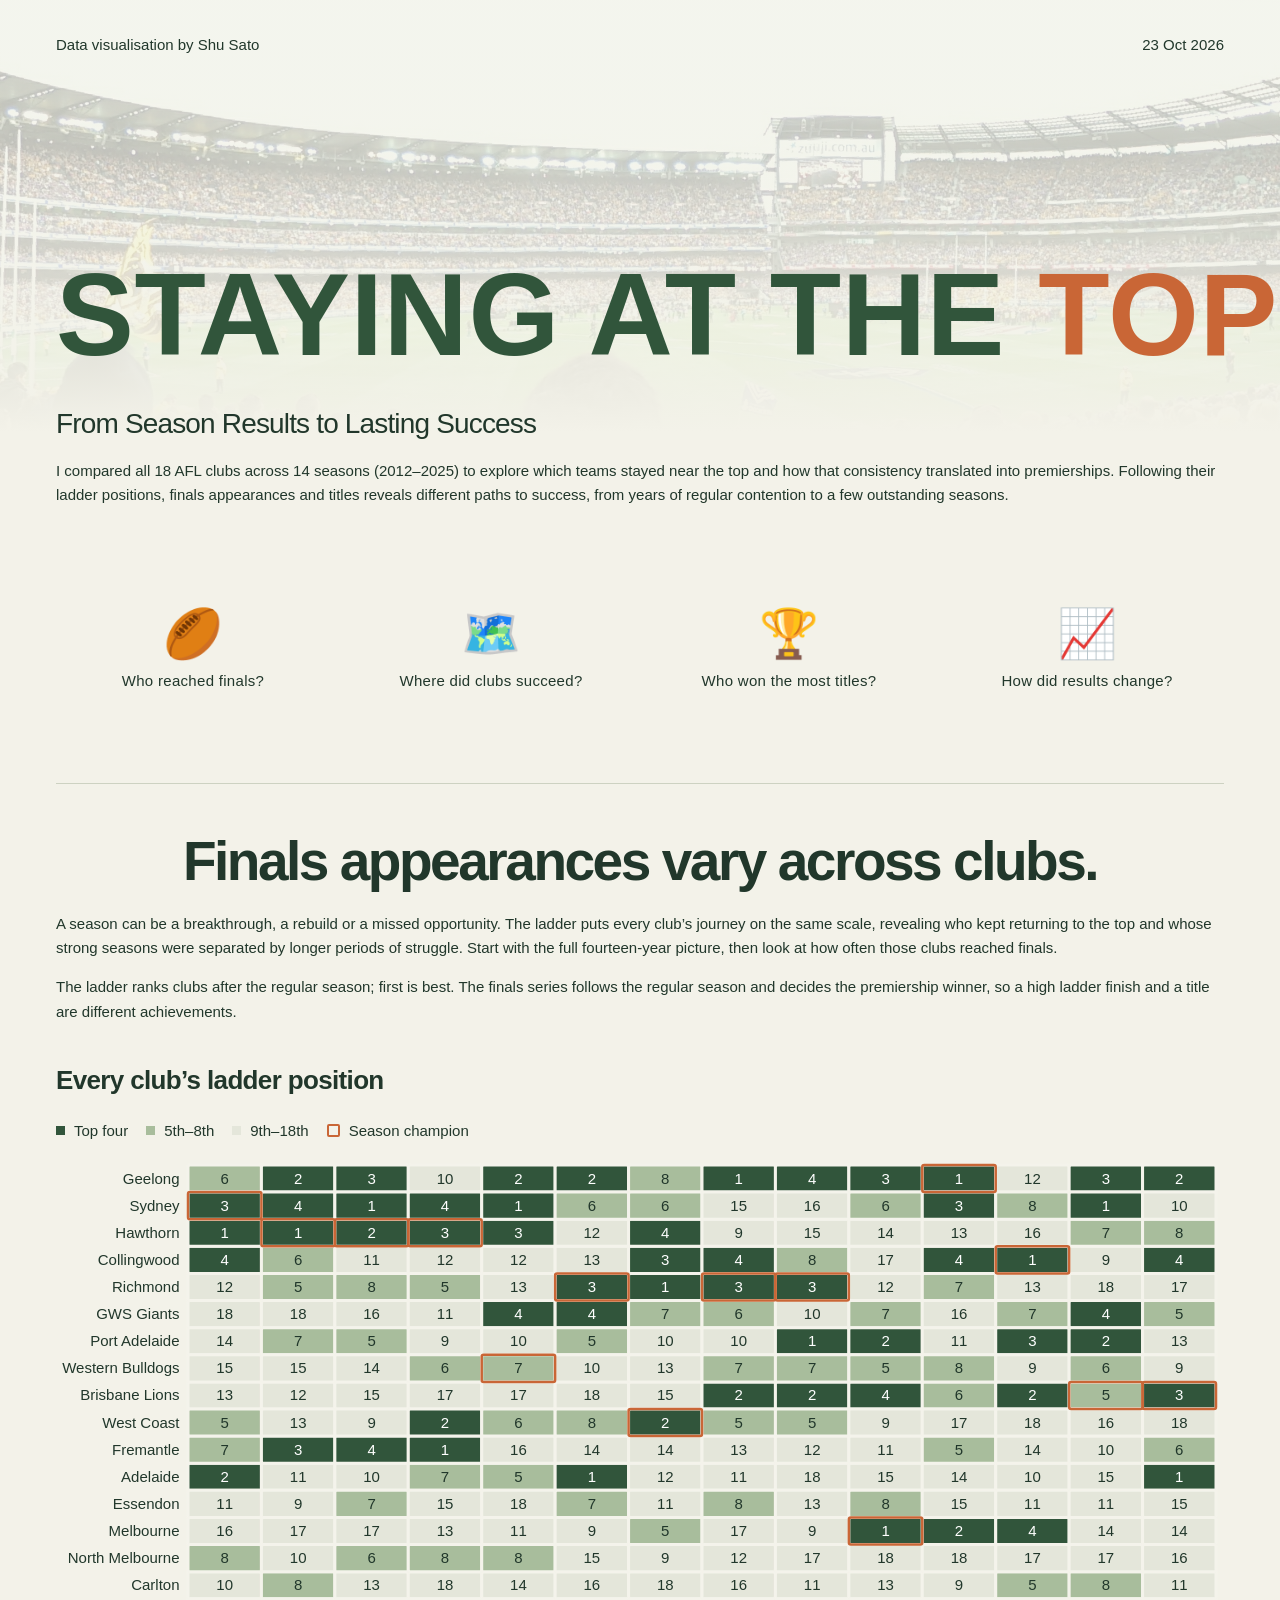
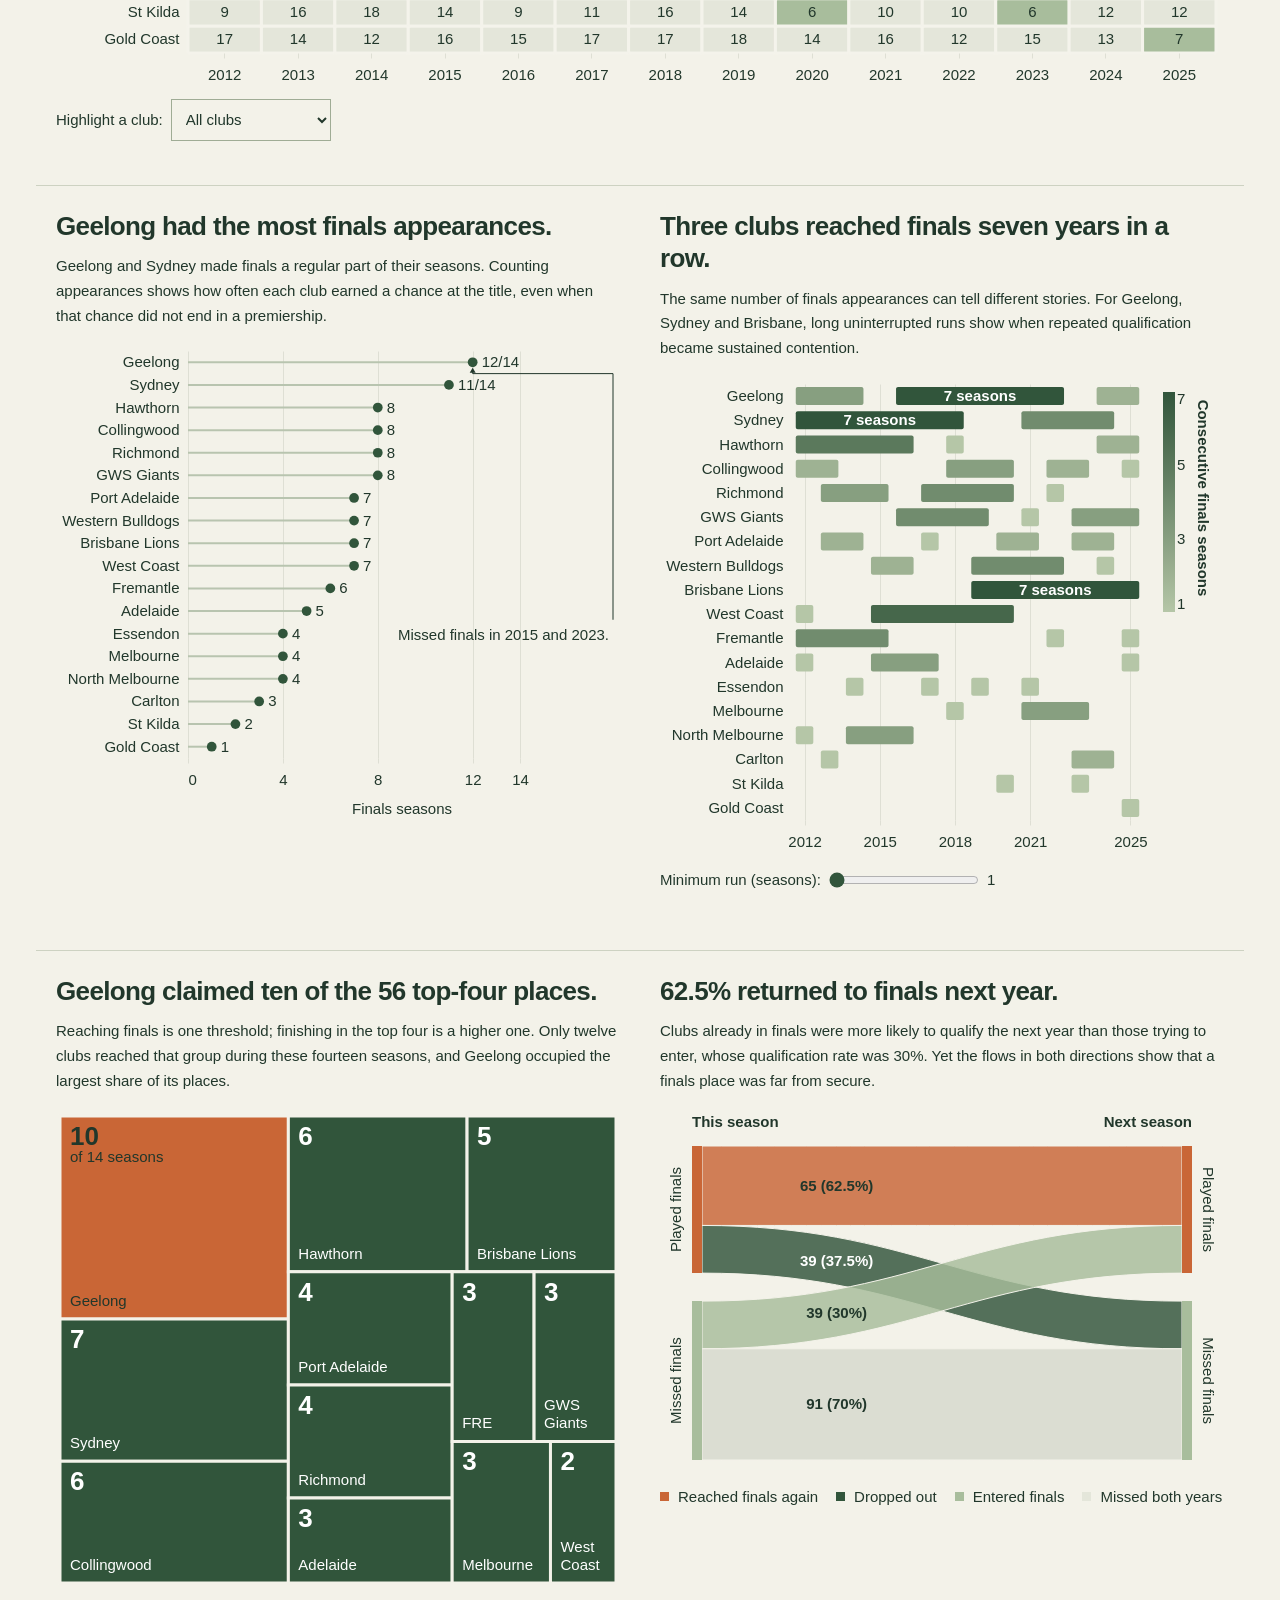
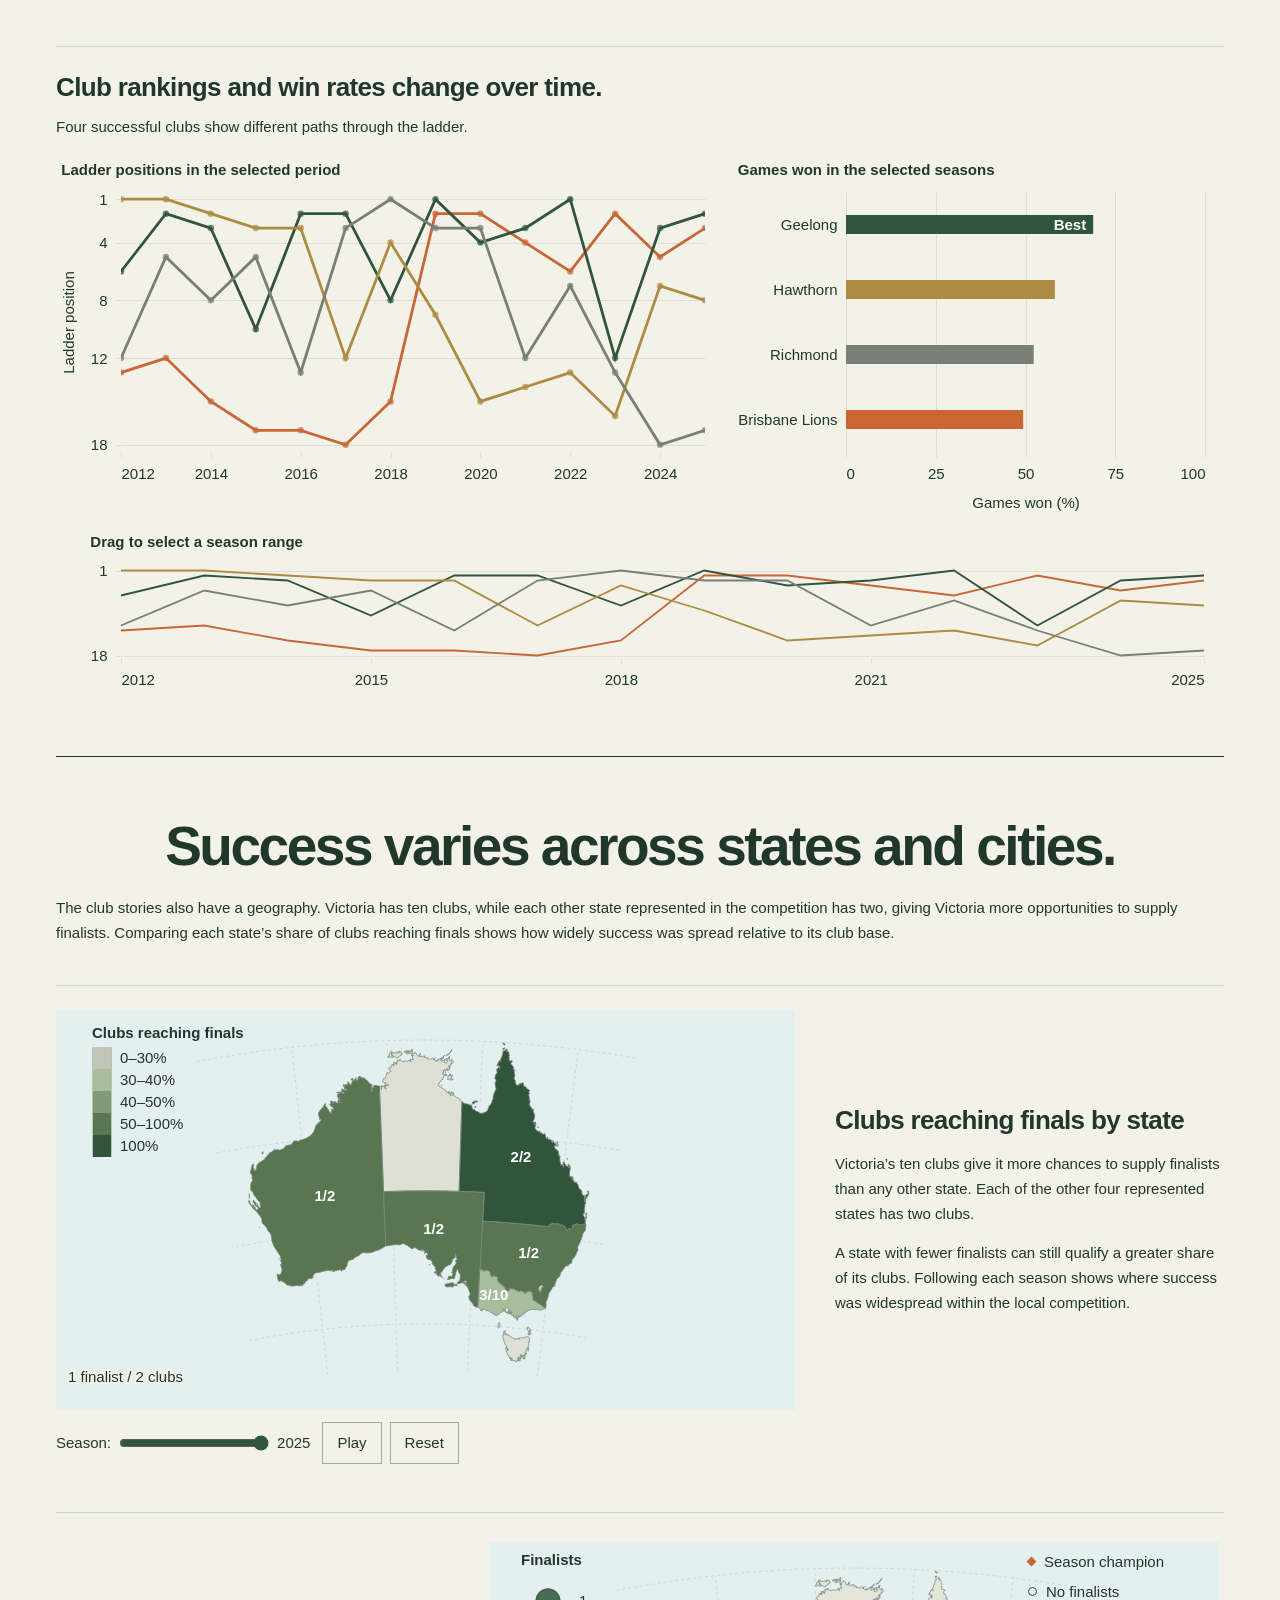
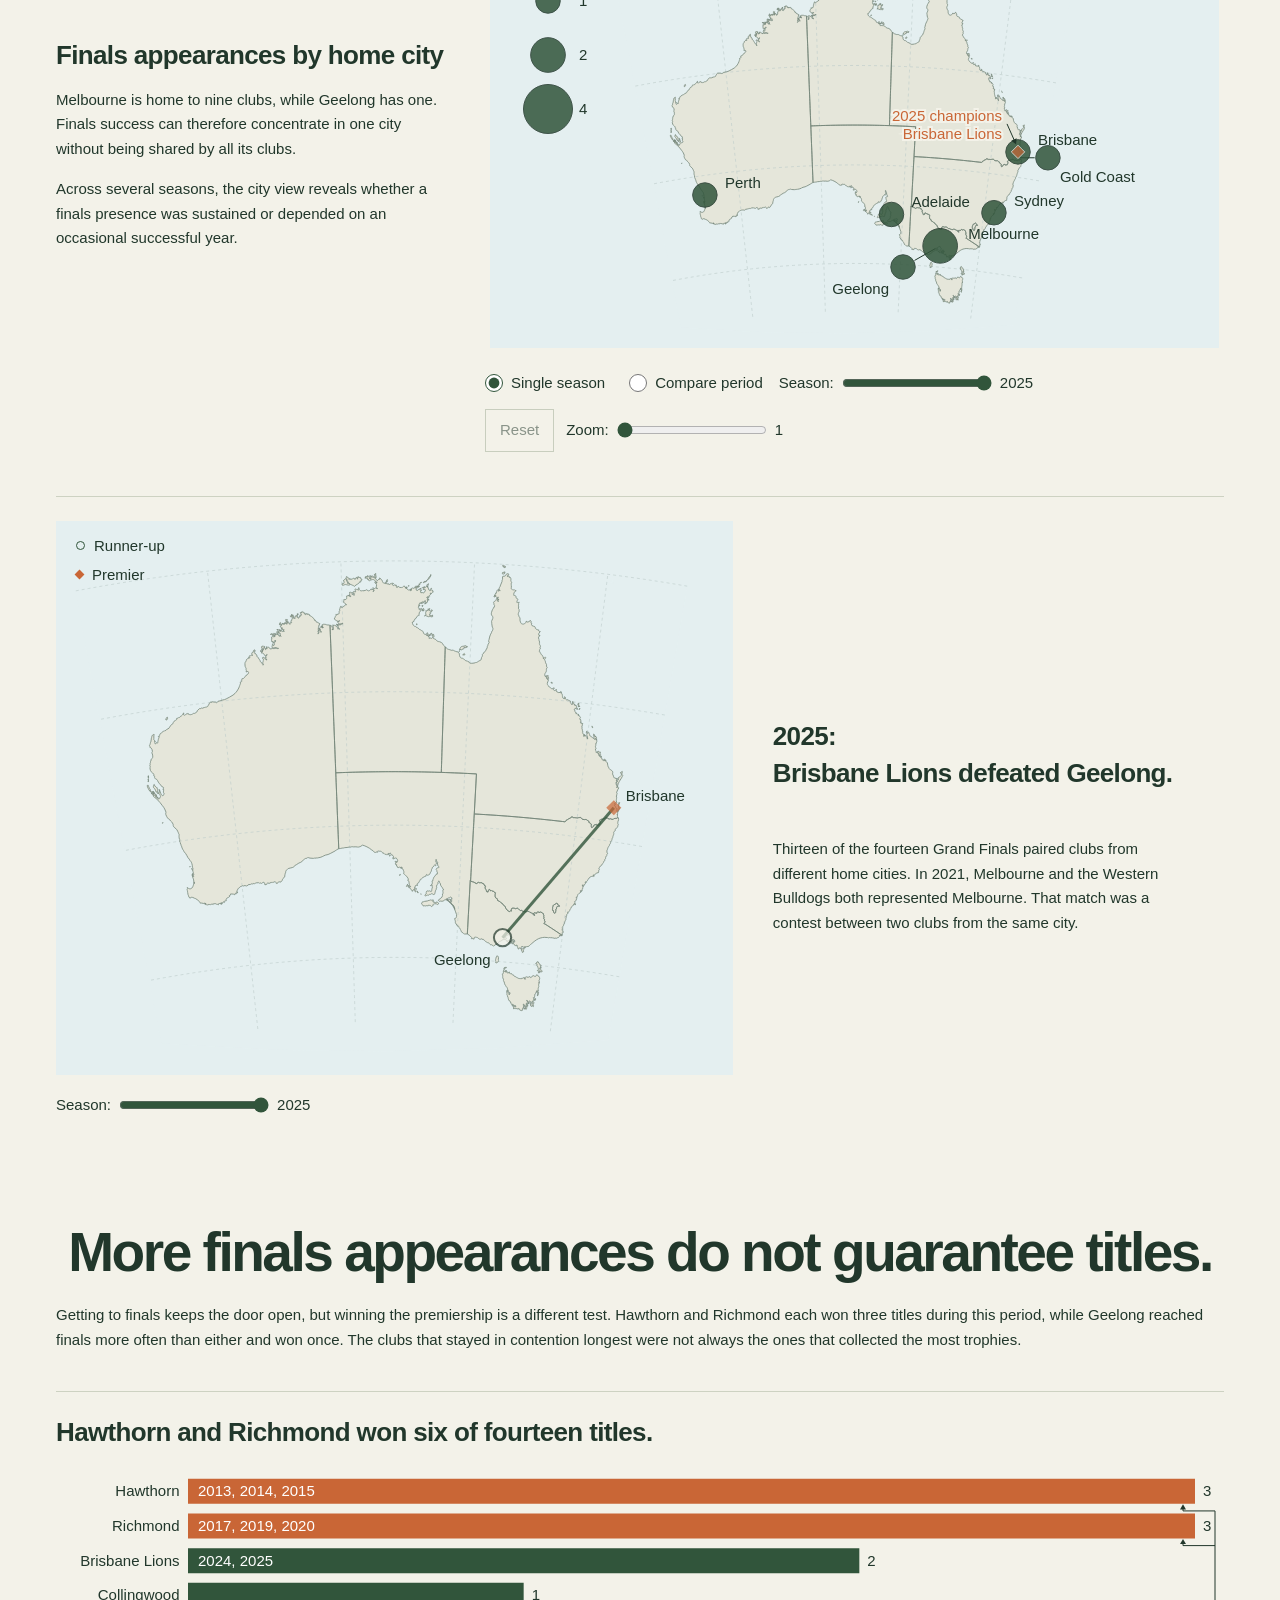
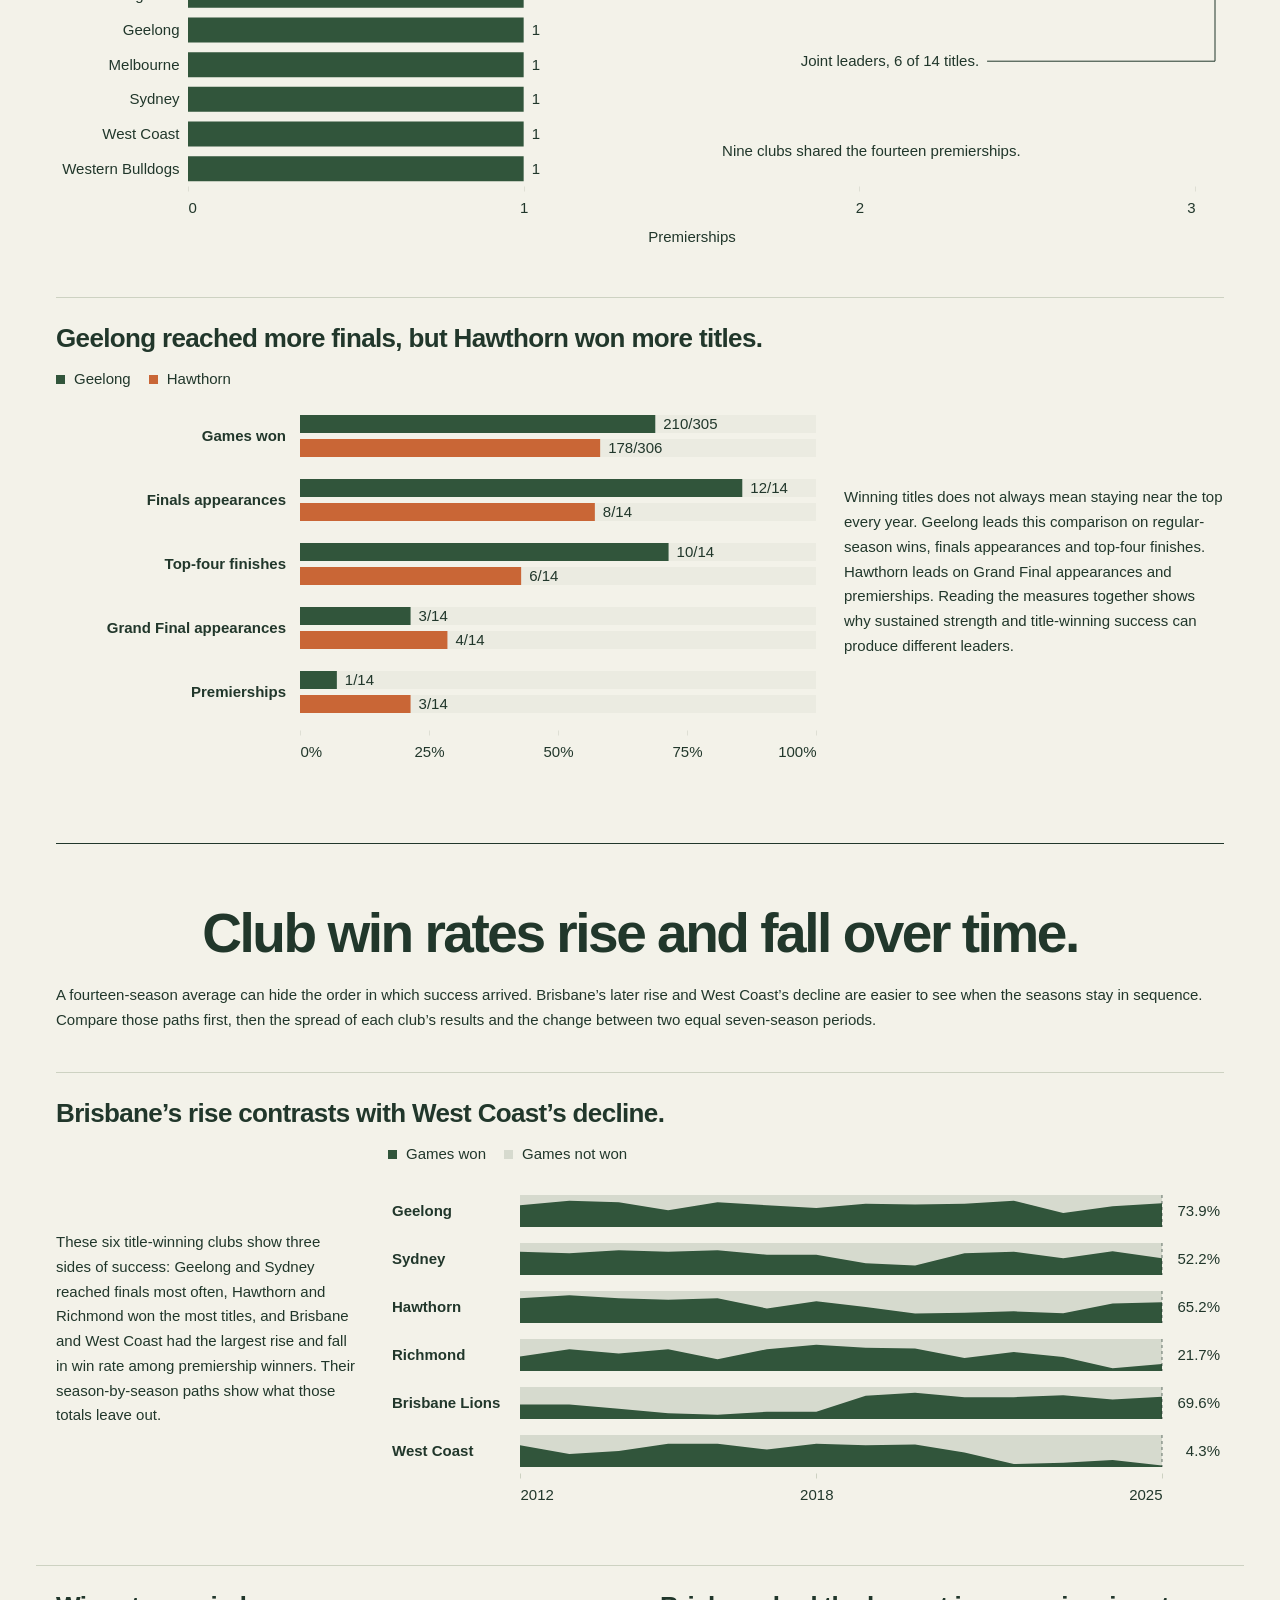
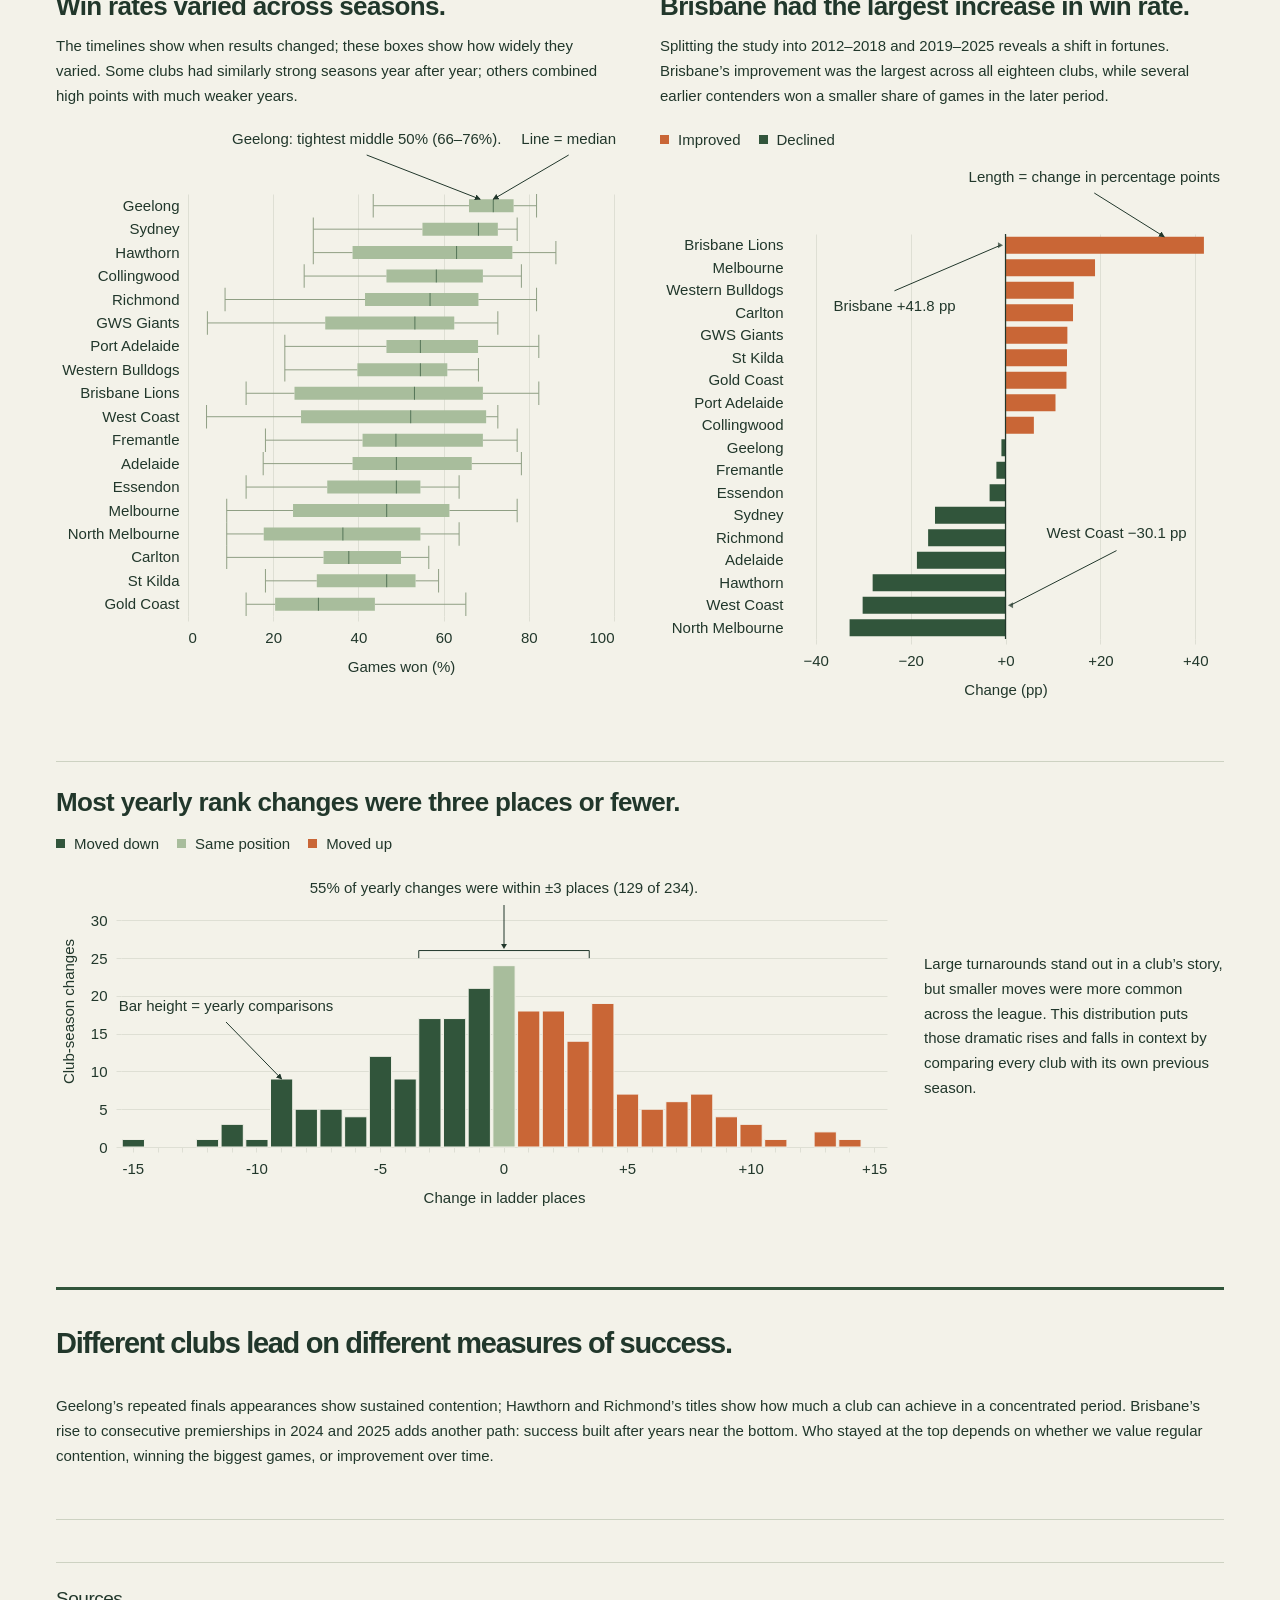
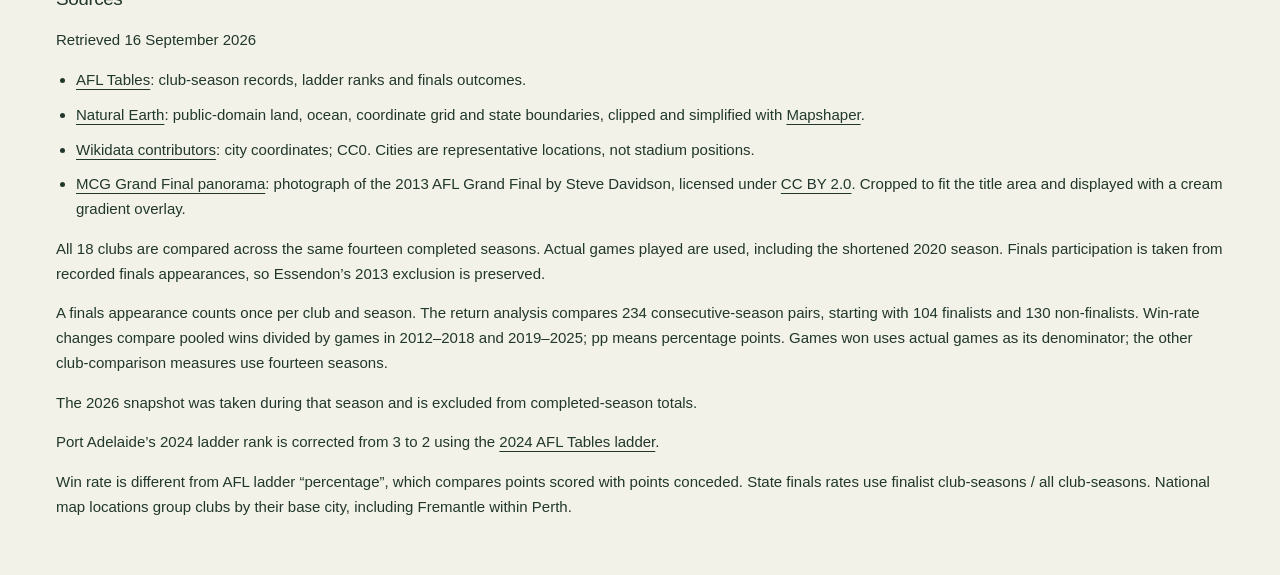
==== commit ef92e162: "Annotate Geelong's unusually tight win-rate distribution" ====
--- a/index.html
+++ b/index.html
@@ -16,7 +16,7 @@
   <script defer src="js/chart-layout.js?v=b0568ee2b96c"></script>
   <script defer src="js/map-controls.js?v=0b106cd1cc71"></script>
   <script defer src="js/city-map-navigation.js?v=03f4ed95991a"></script>
-  <script defer src="js/chart-annotations.js?v=878c49369b87"></script>
+  <script defer src="js/chart-annotations.js?v=3721b6d02220"></script>
   <script defer src="js/main.js?v=52dc0de8d739"></script>
 </head>
 <body>
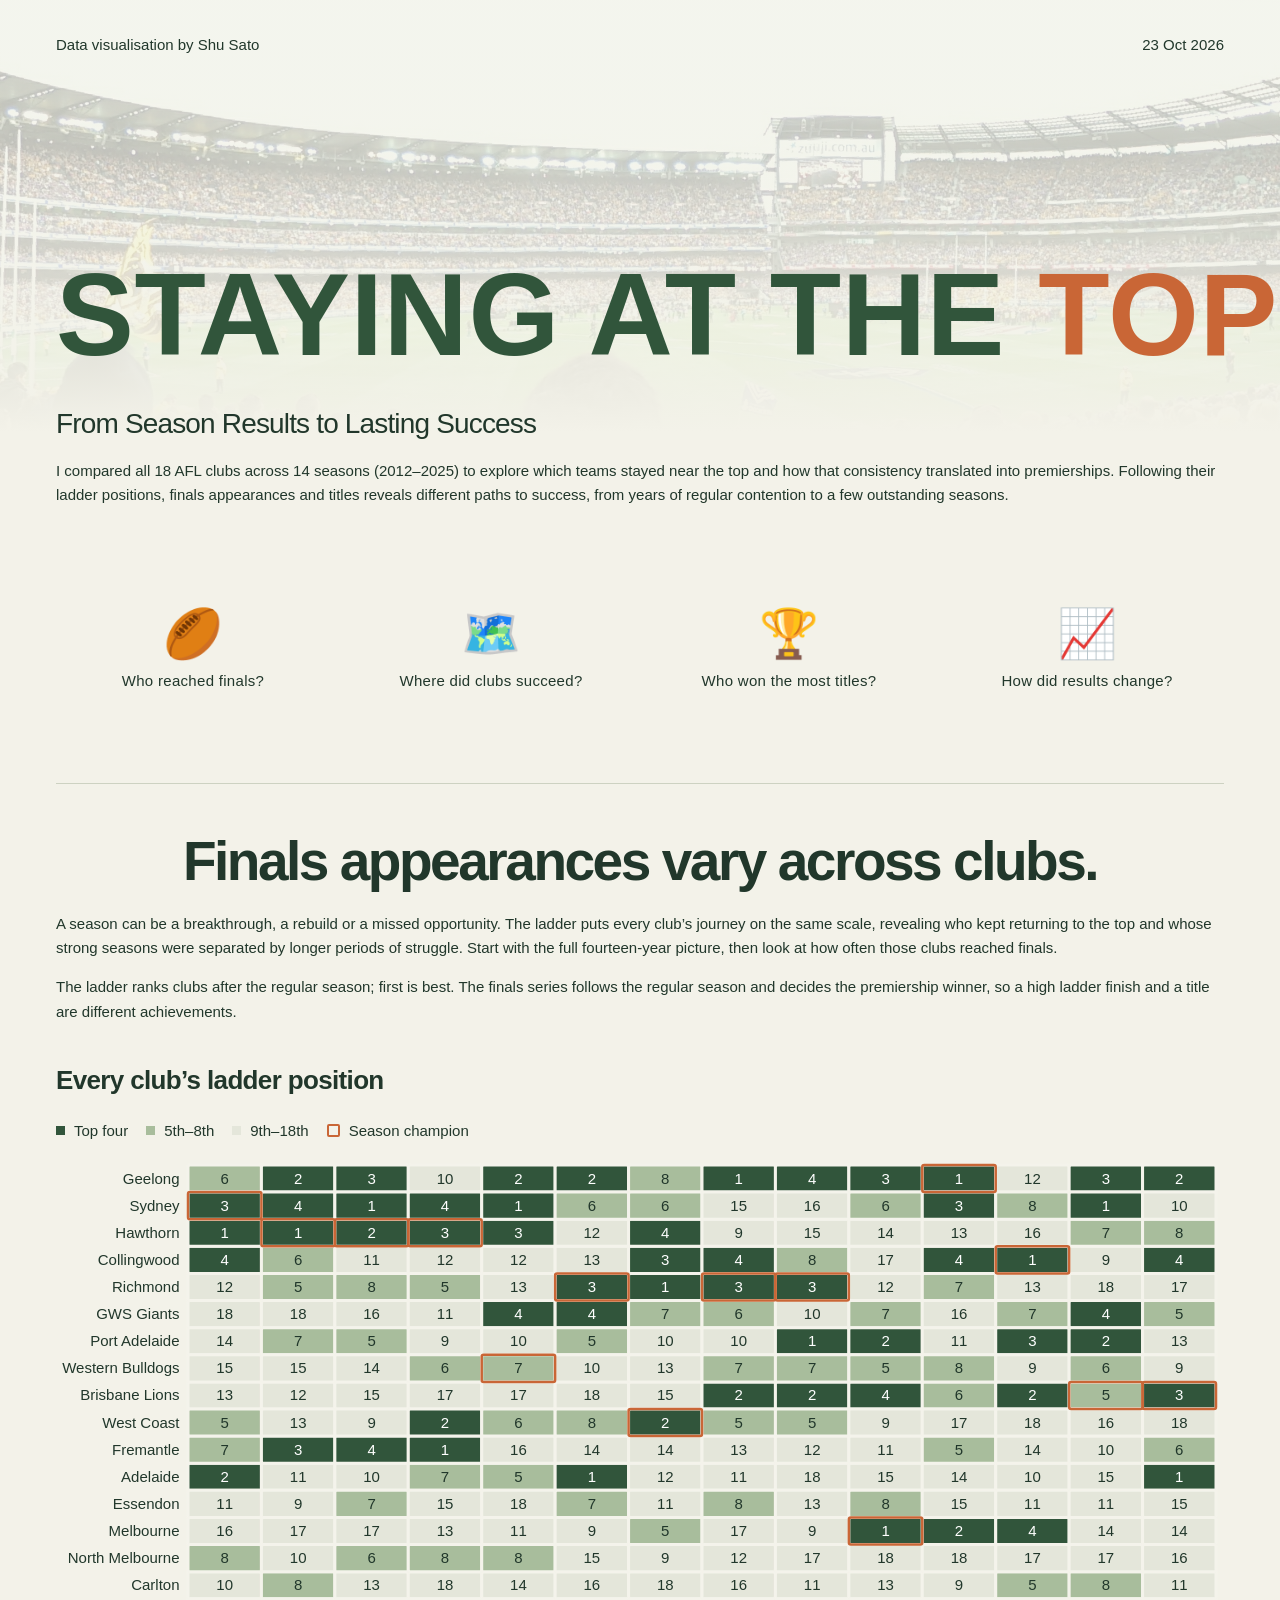
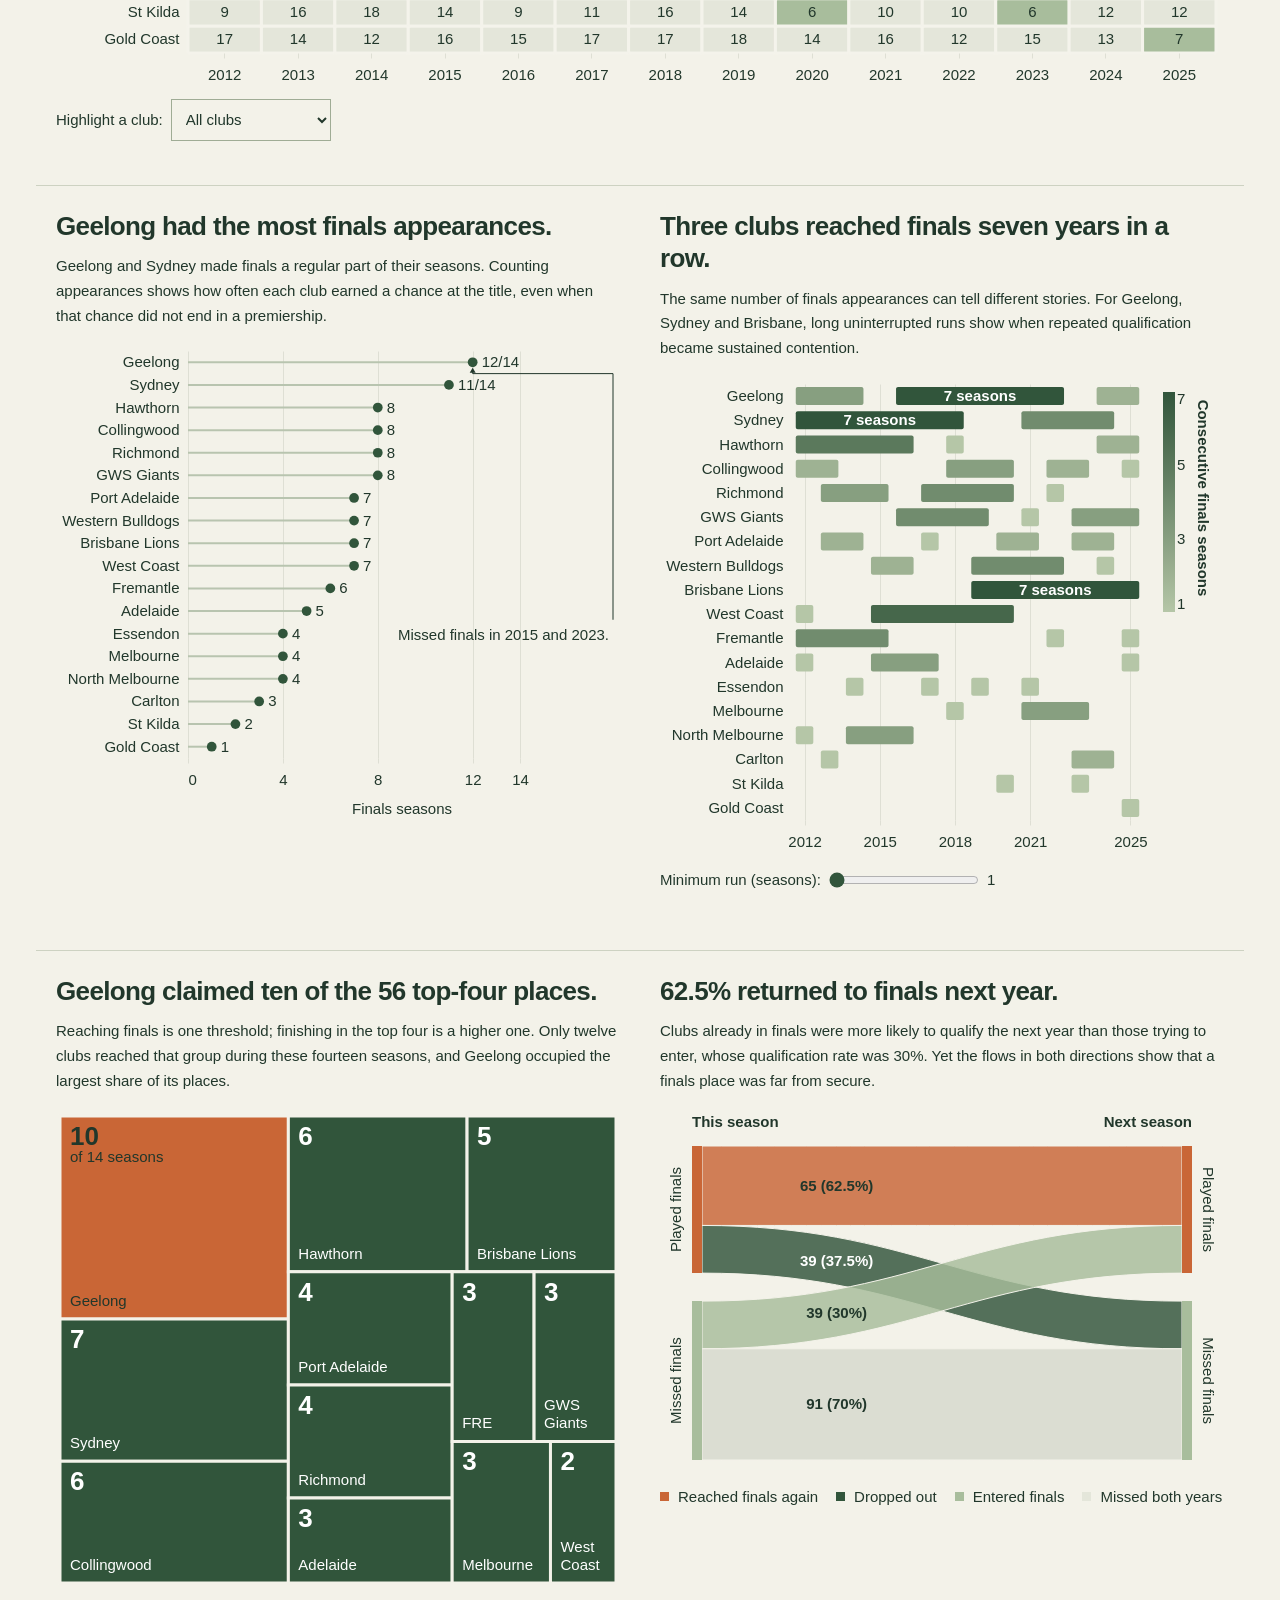
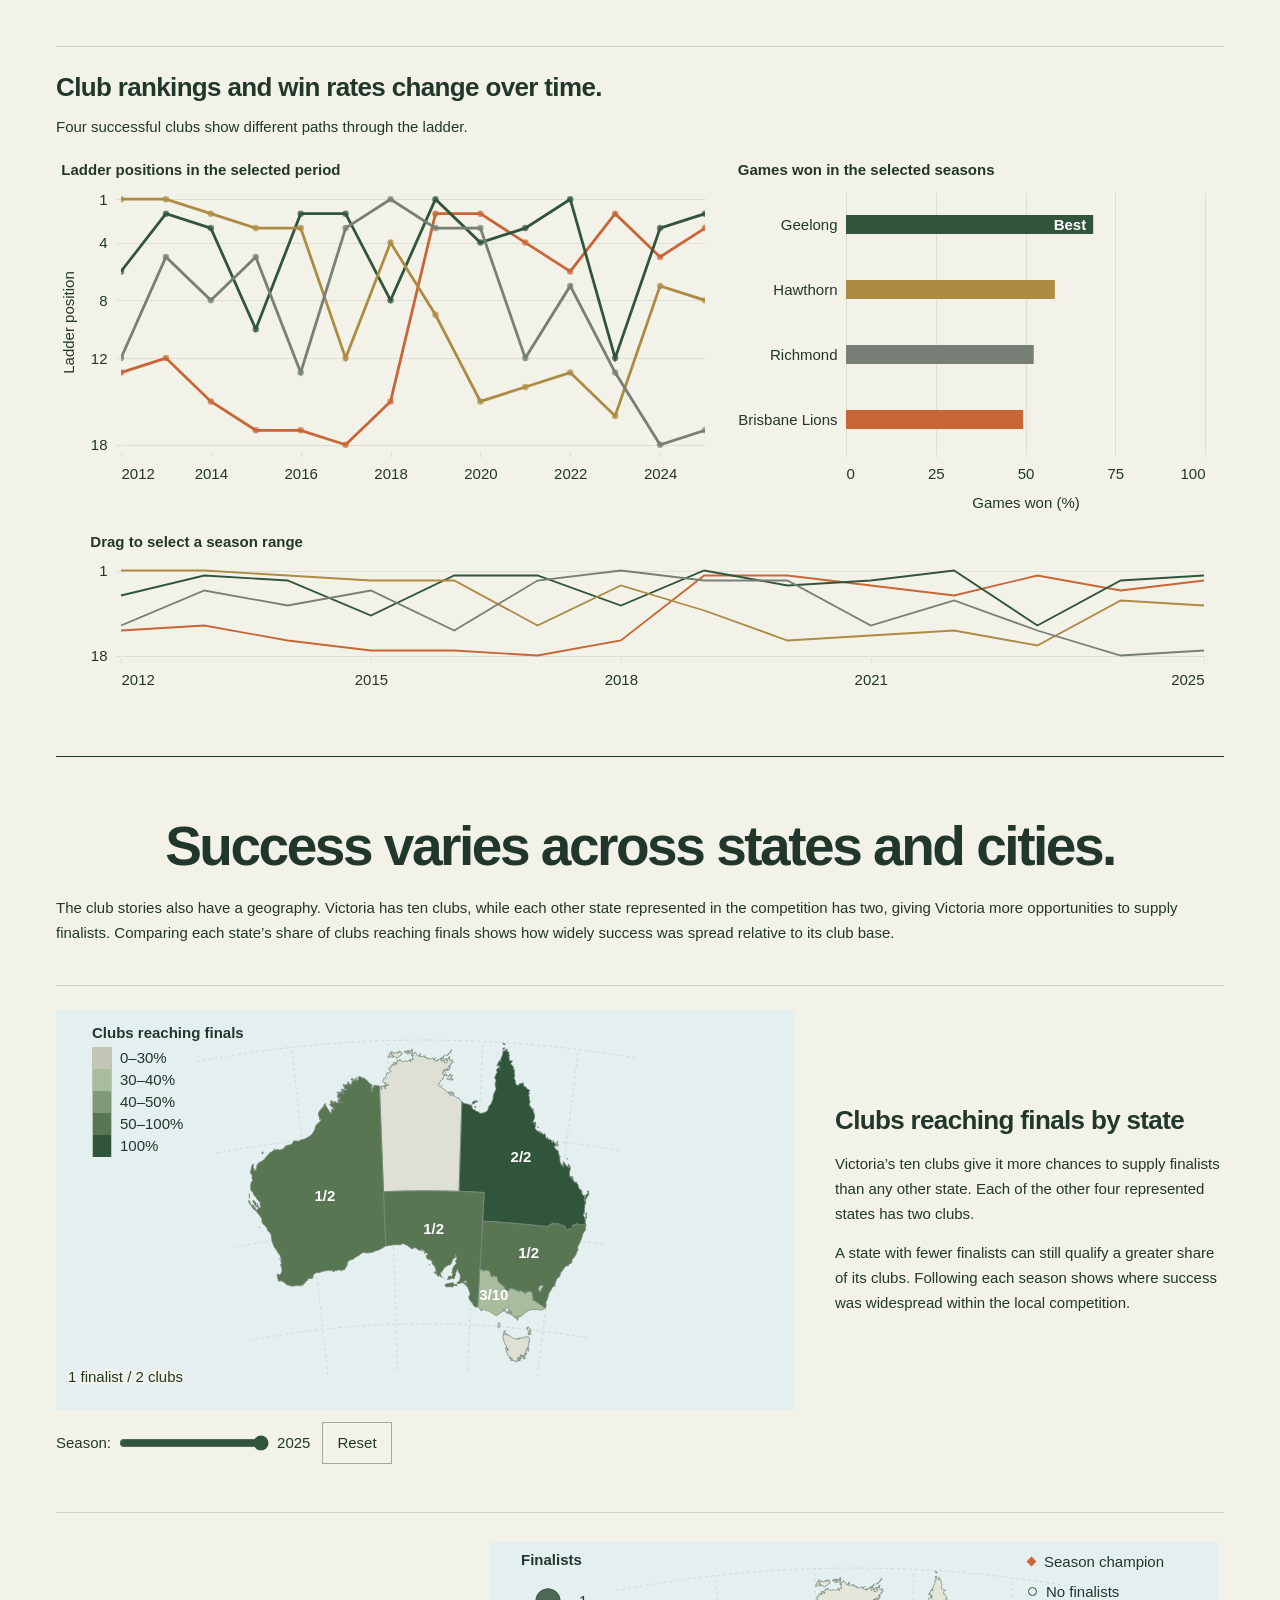
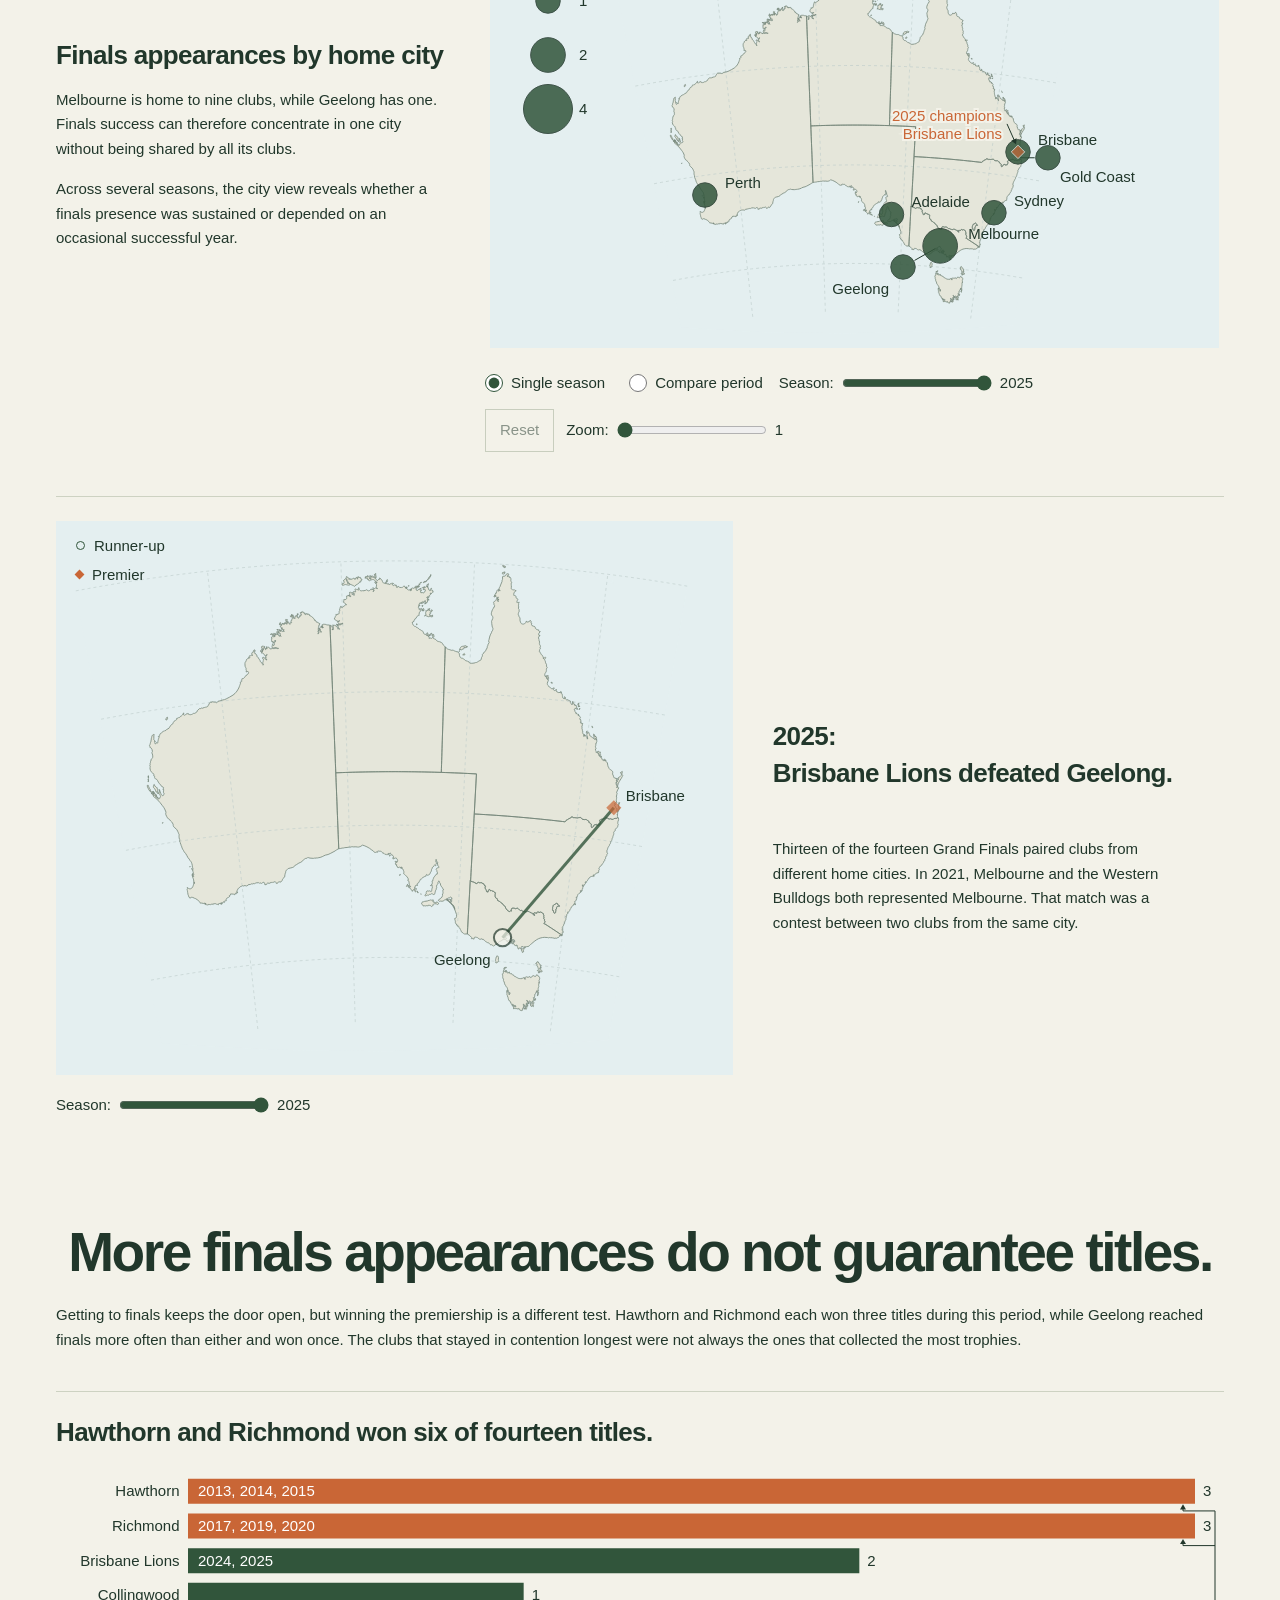
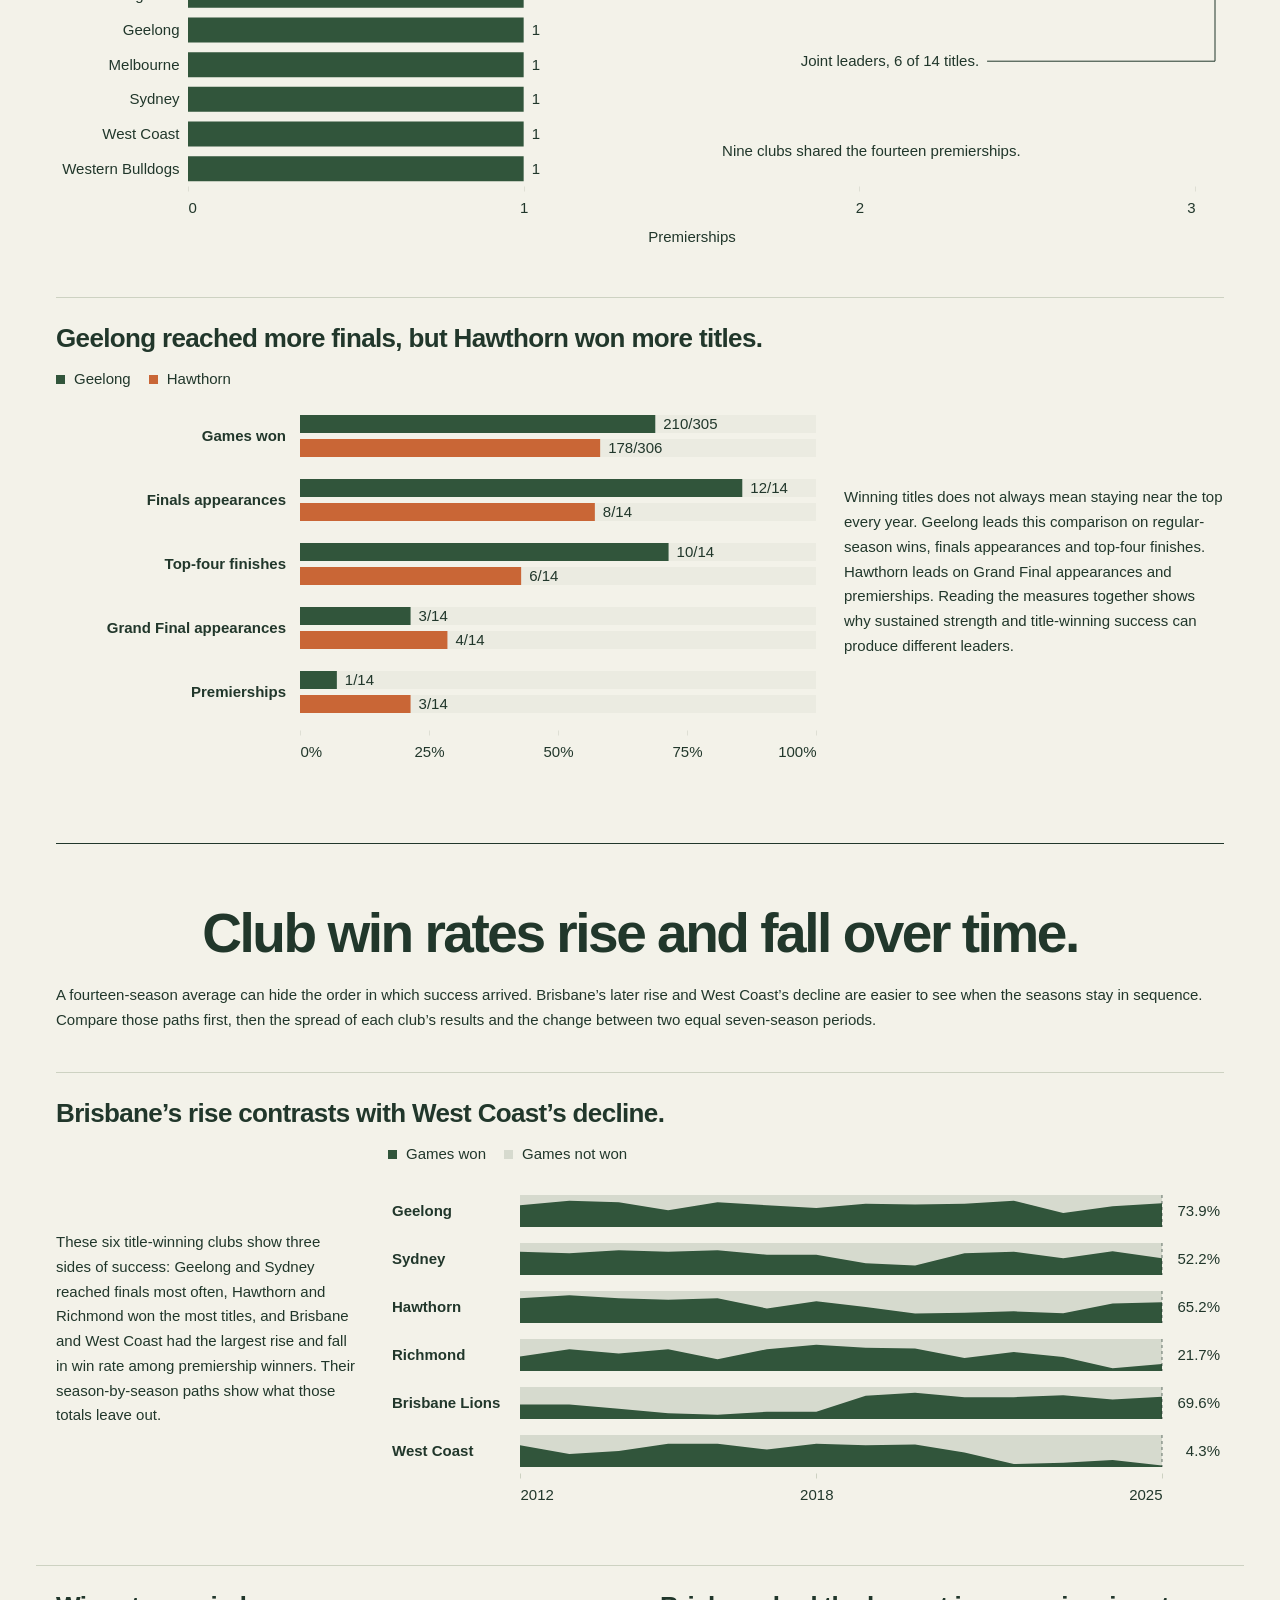
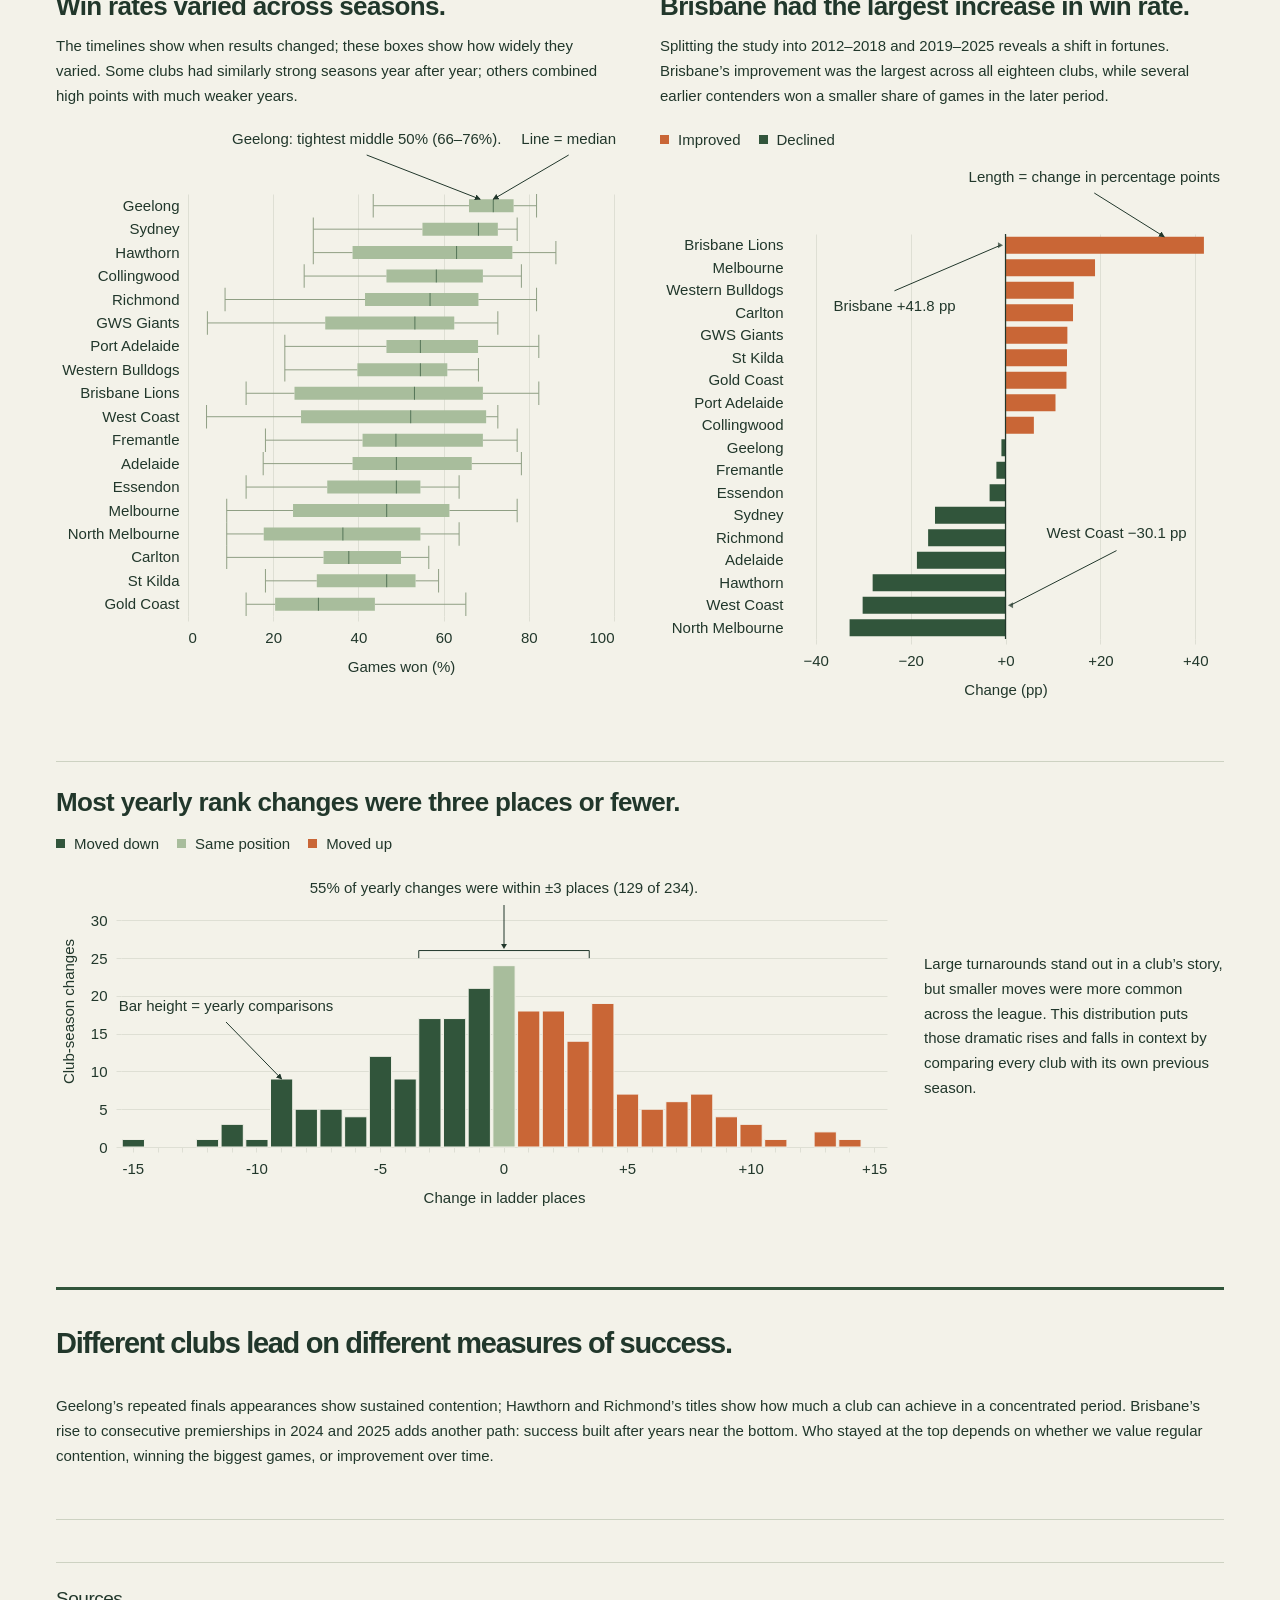
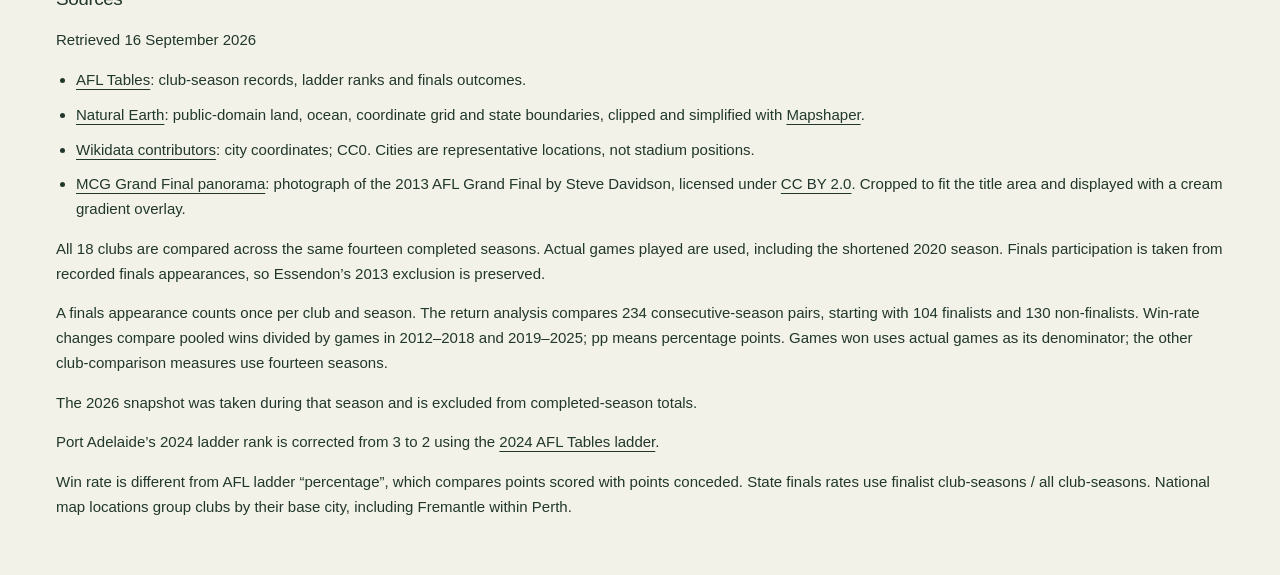
==== commit 248c7d6d: "Remove map playback button and timer" ====
--- a/index.html
+++ b/index.html
@@ -14,10 +14,10 @@
   <script defer src="vendor/vega-lite.min.js"></script>
   <script defer src="vendor/vega-embed.min.js"></script>
   <script defer src="js/chart-layout.js?v=b0568ee2b96c"></script>
-  <script defer src="js/map-controls.js?v=0b106cd1cc71"></script>
+  <script defer src="js/map-controls.js?v=62037d26da7c"></script>
   <script defer src="js/city-map-navigation.js?v=03f4ed95991a"></script>
   <script defer src="js/chart-annotations.js?v=3721b6d02220"></script>
-  <script defer src="js/main.js?v=52dc0de8d739"></script>
+  <script defer src="js/main.js?v=680e6c394f4c"></script>
 </head>
 <body>
   <a class="skip-link" href="#story">Skip to the visualisations</a>
@@ -103,7 +103,7 @@
           </div>
           <div class="map-controls-row map-study-controls">
             <div id="map-season-control" class="vega-bindings"></div>
-            <div class="chart-actions"><button type="button" id="play-map" aria-pressed="false">Play</button><button type="button" id="reset-map">Reset</button></div>
+            <div class="chart-actions"><button type="button" id="reset-map">Reset</button></div>
           </div>
 
         </figure>
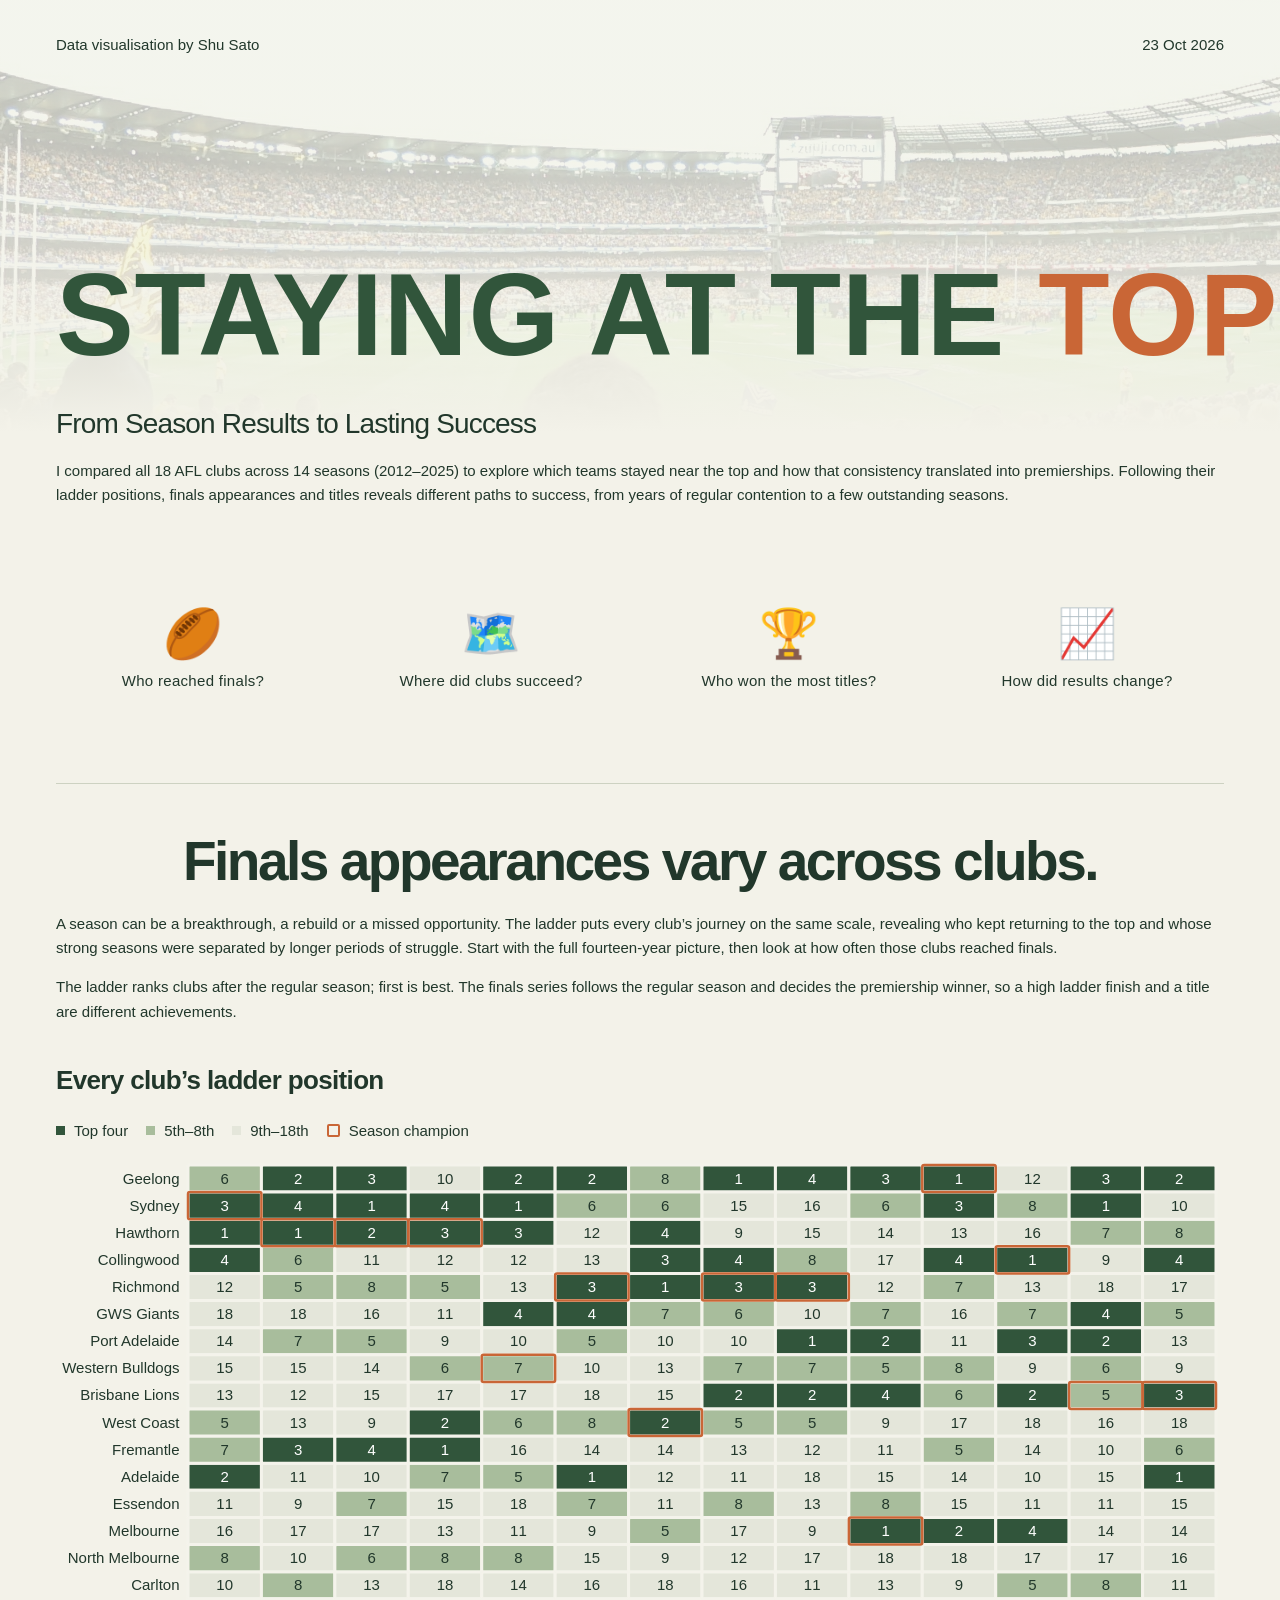
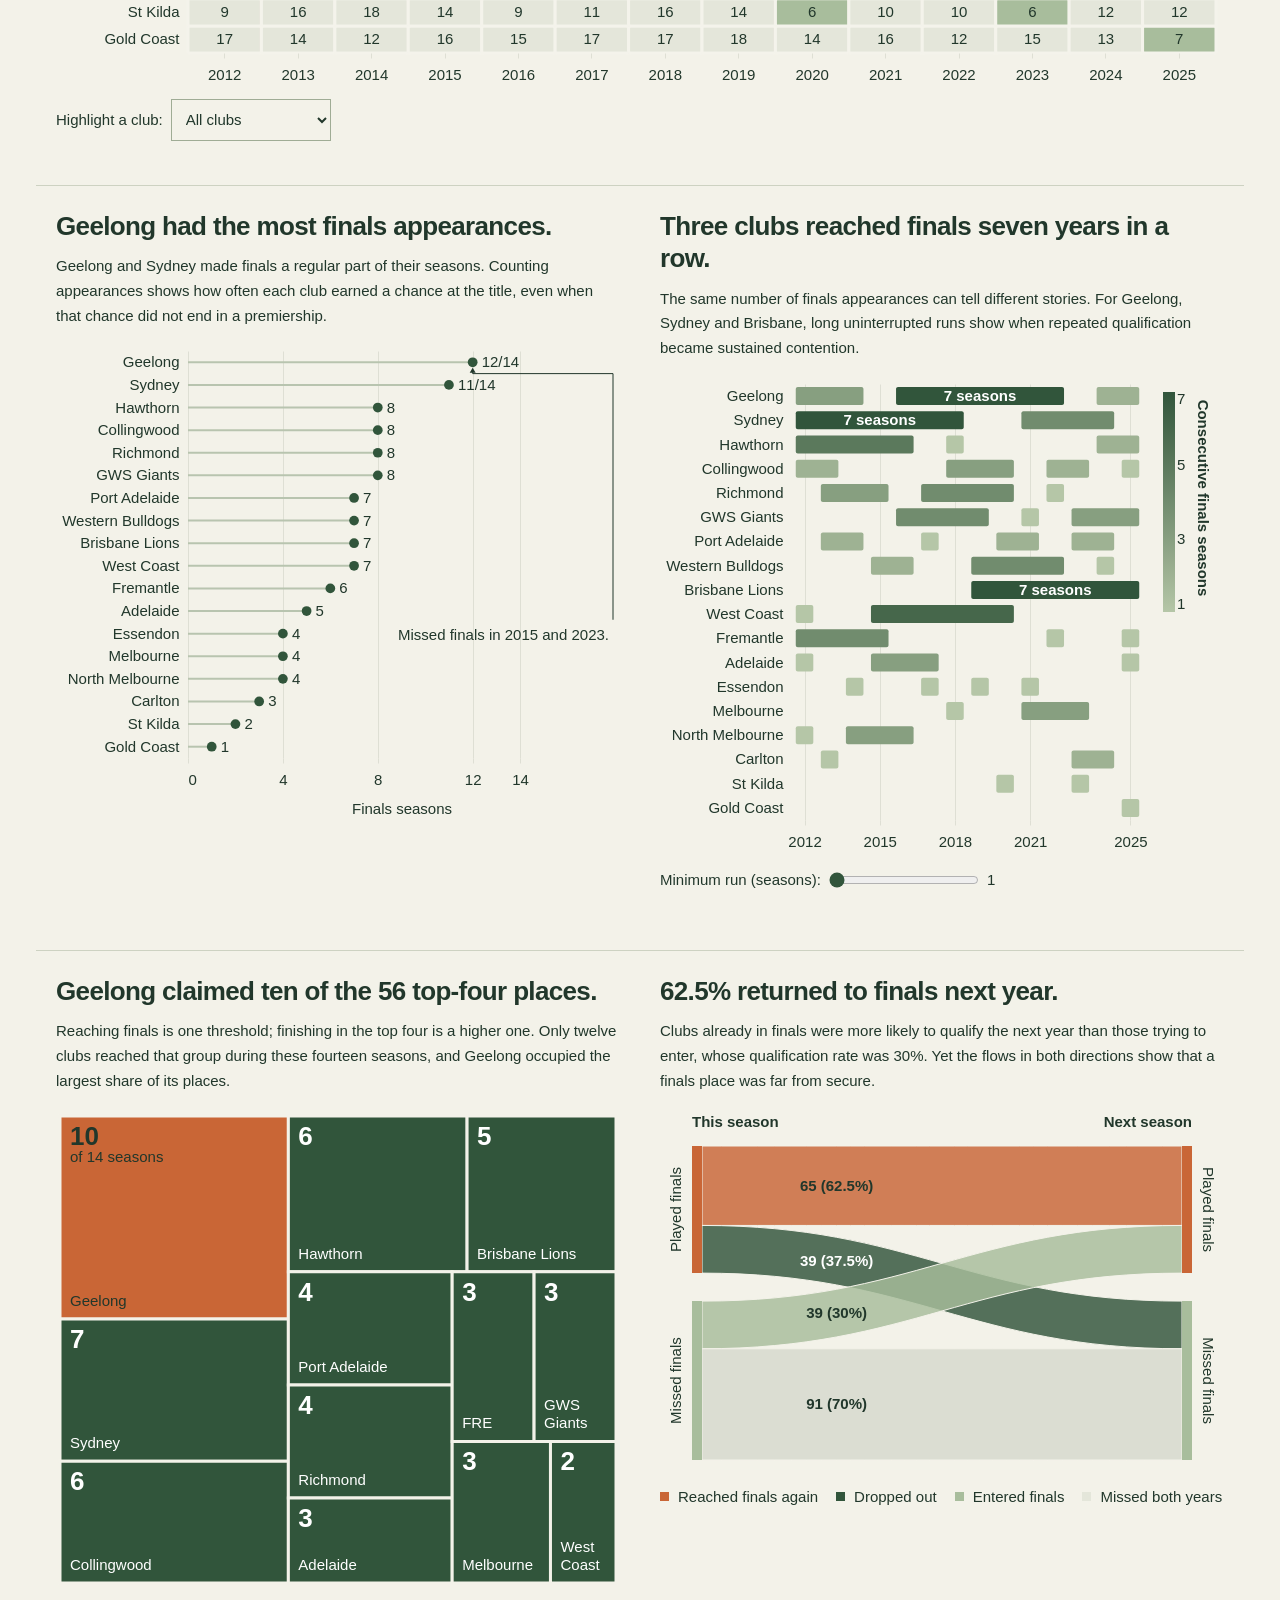
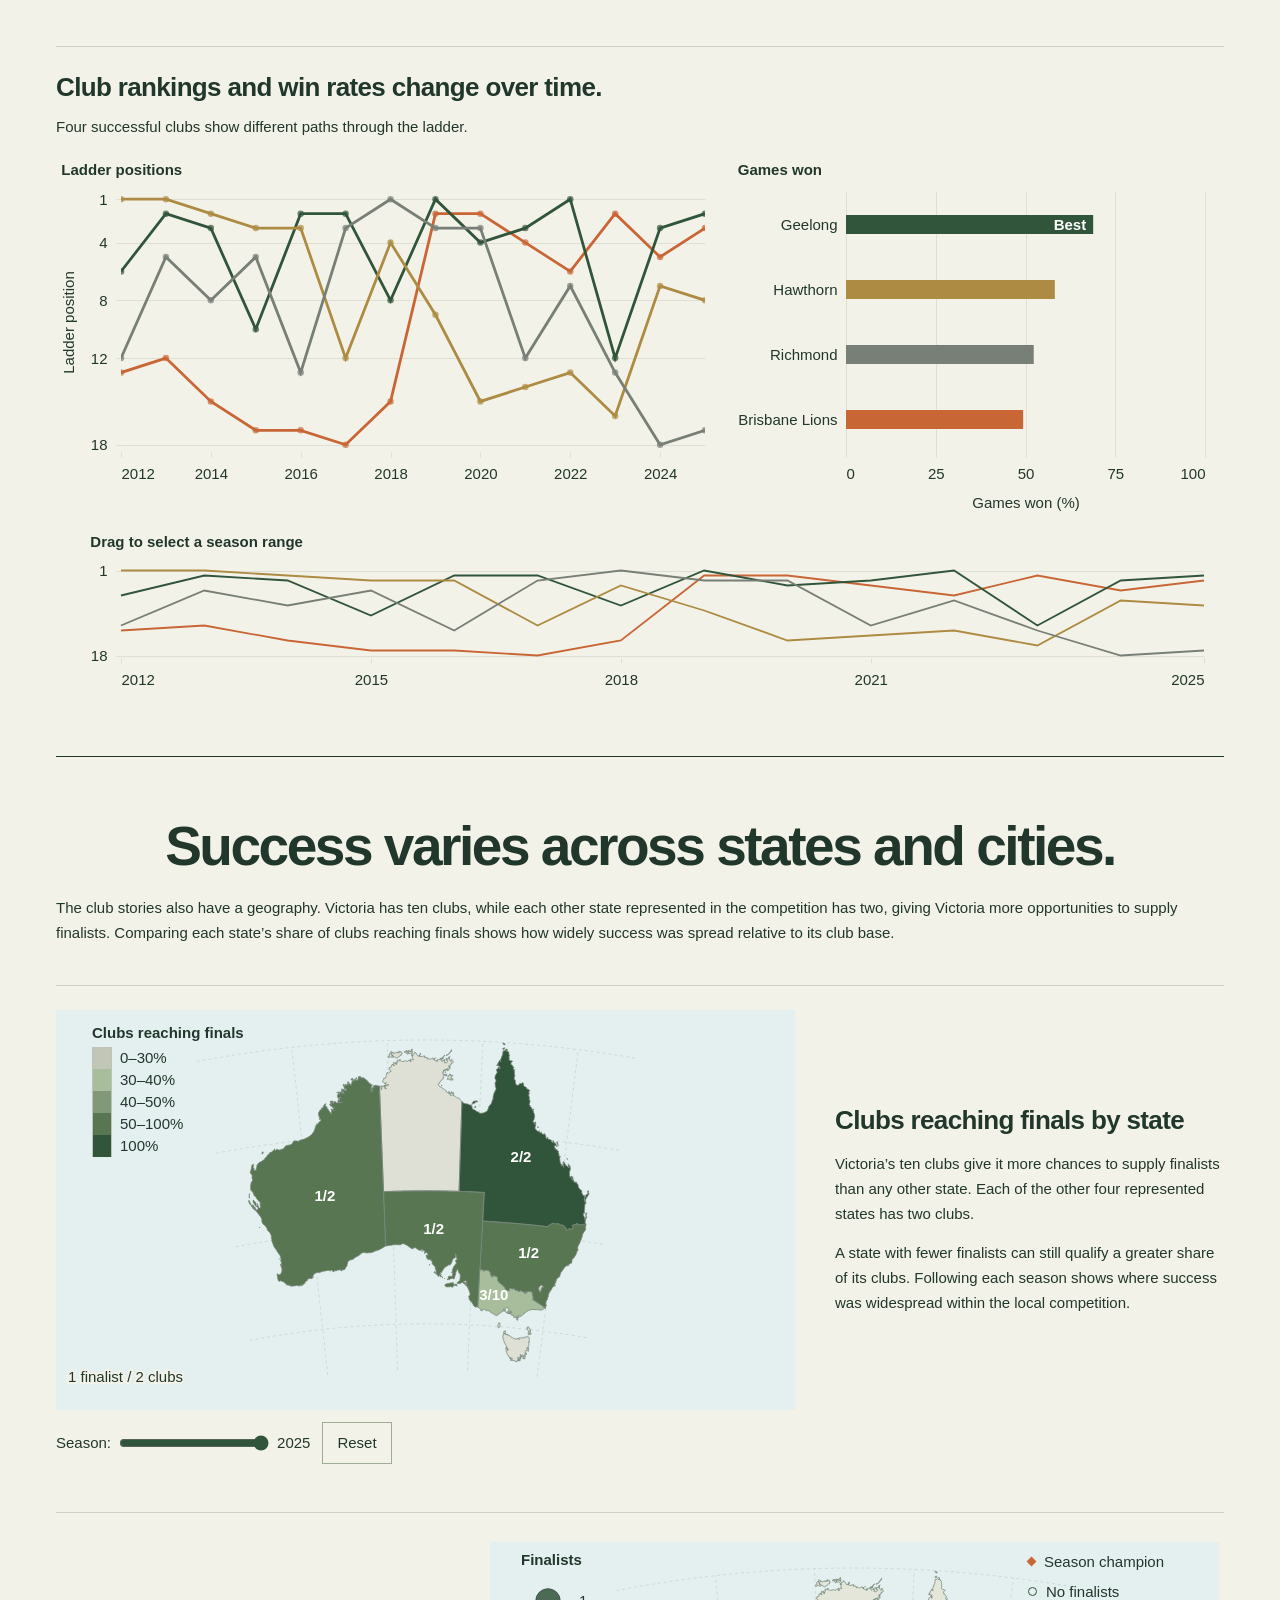
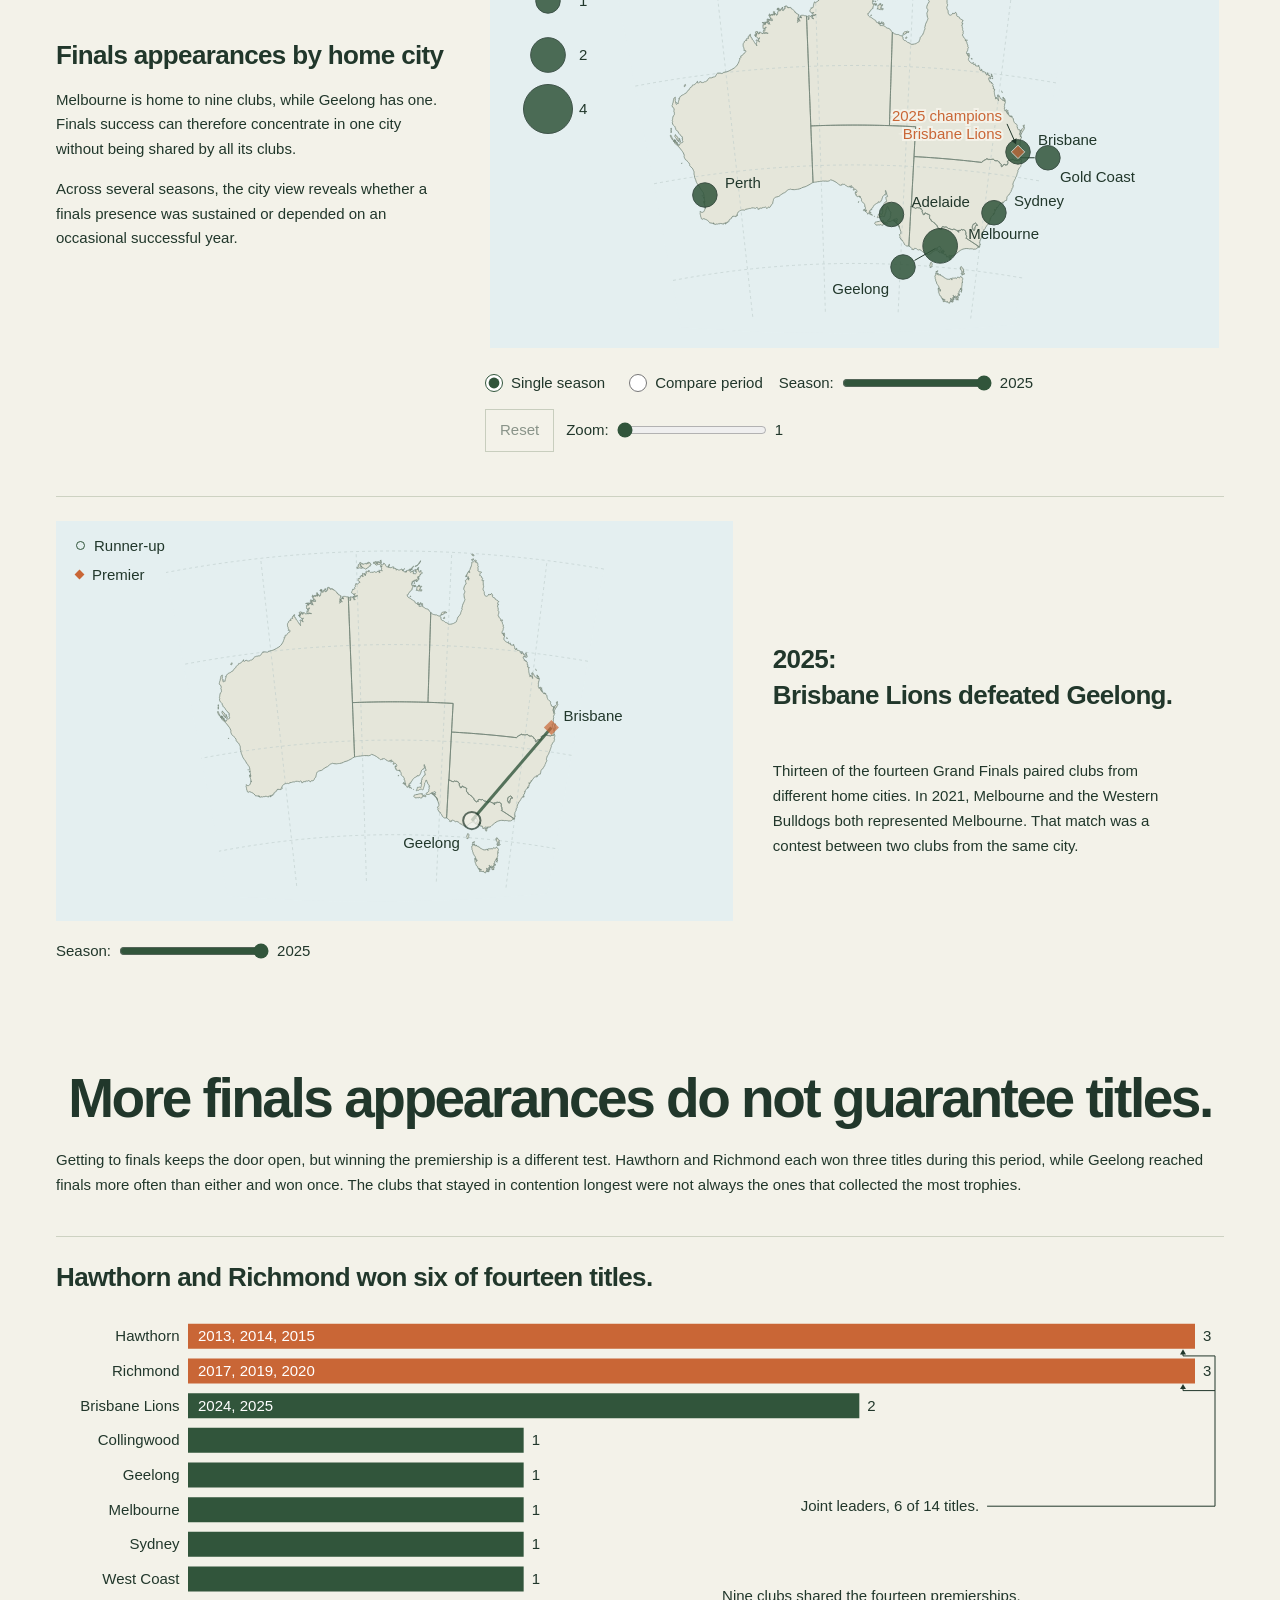
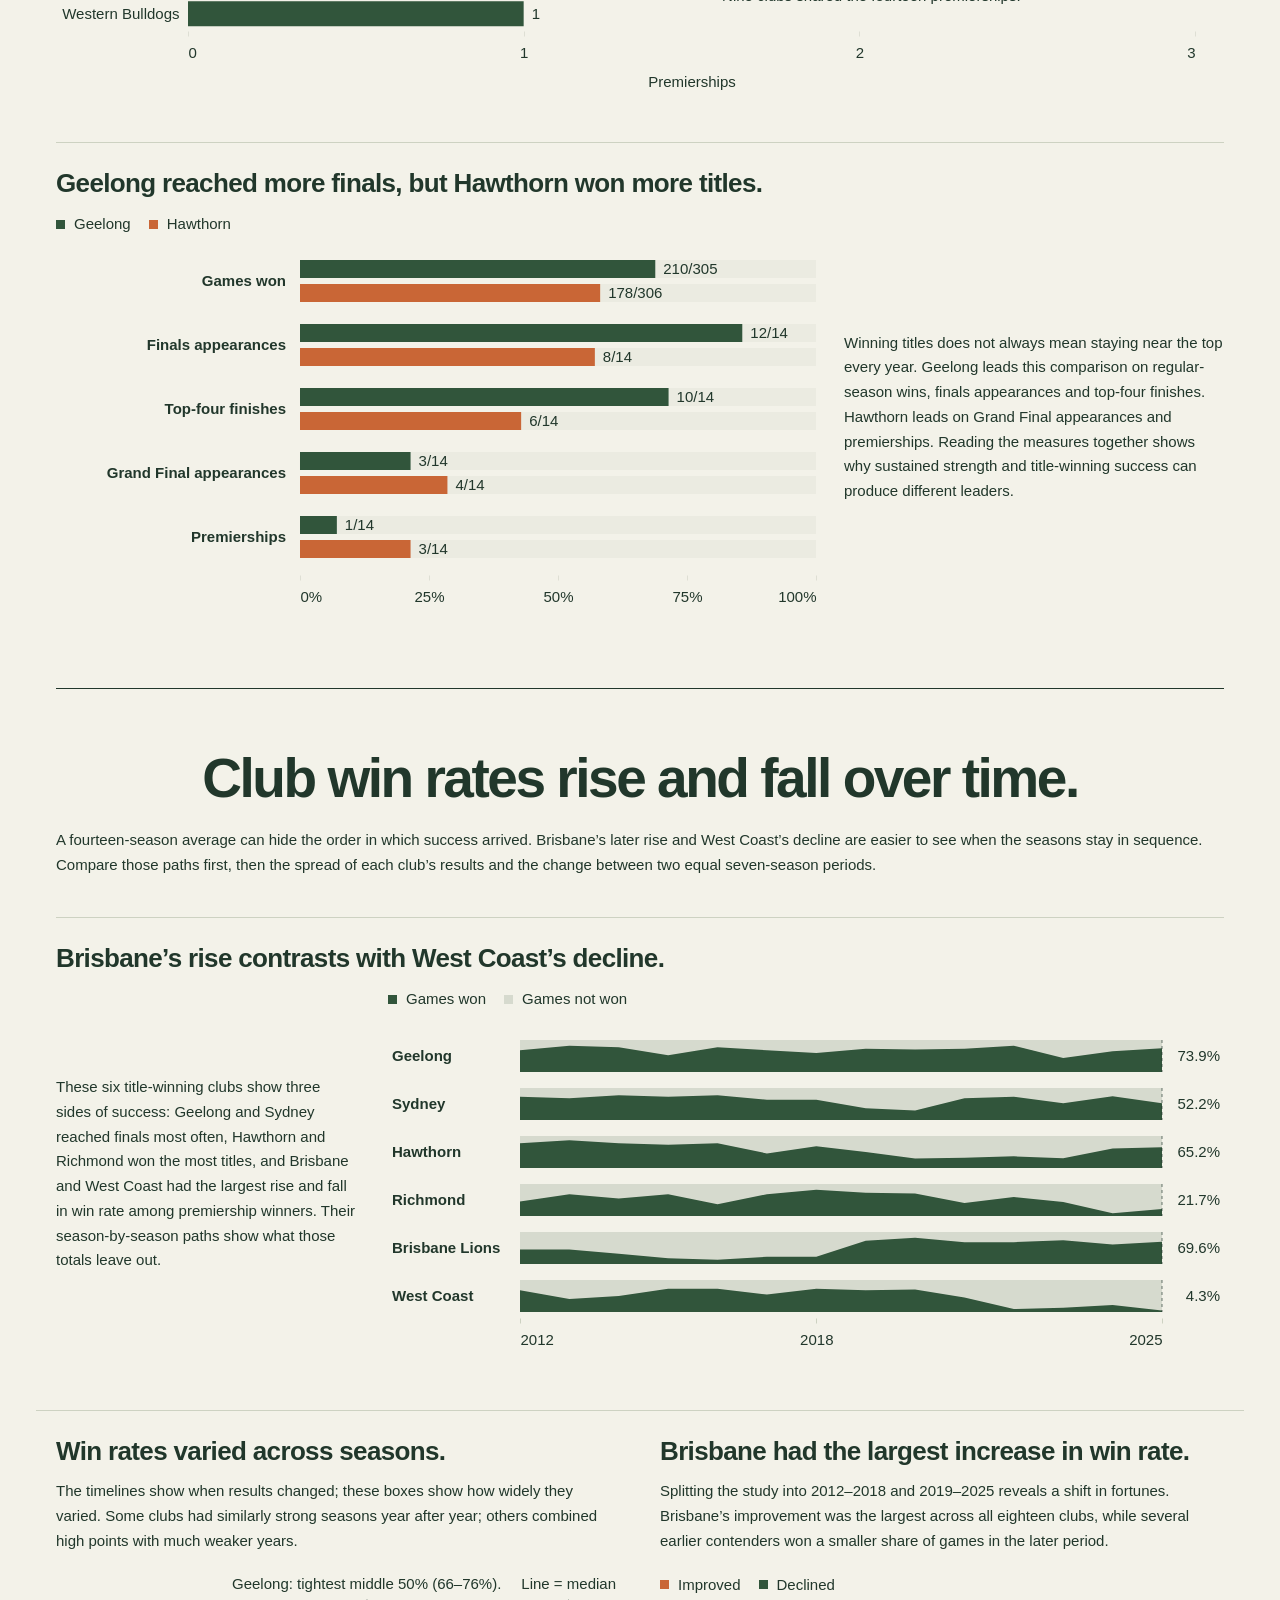
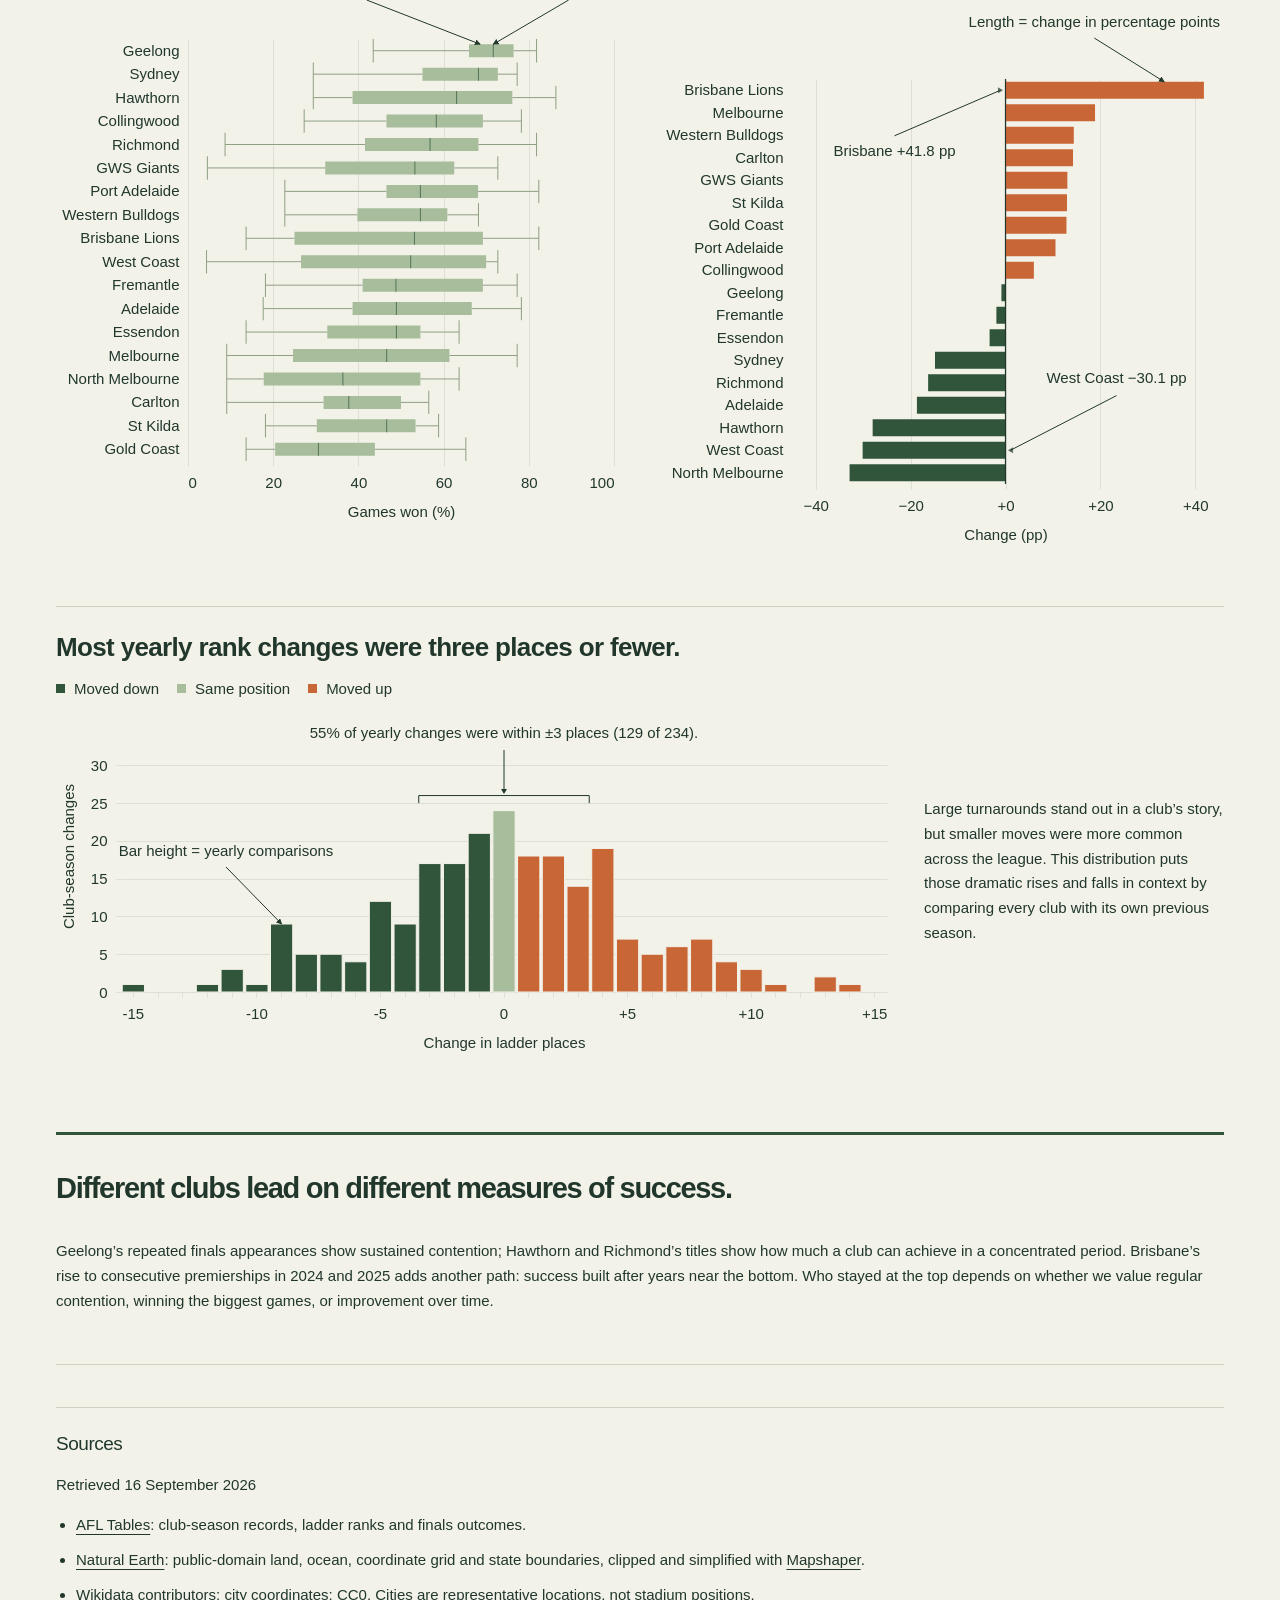
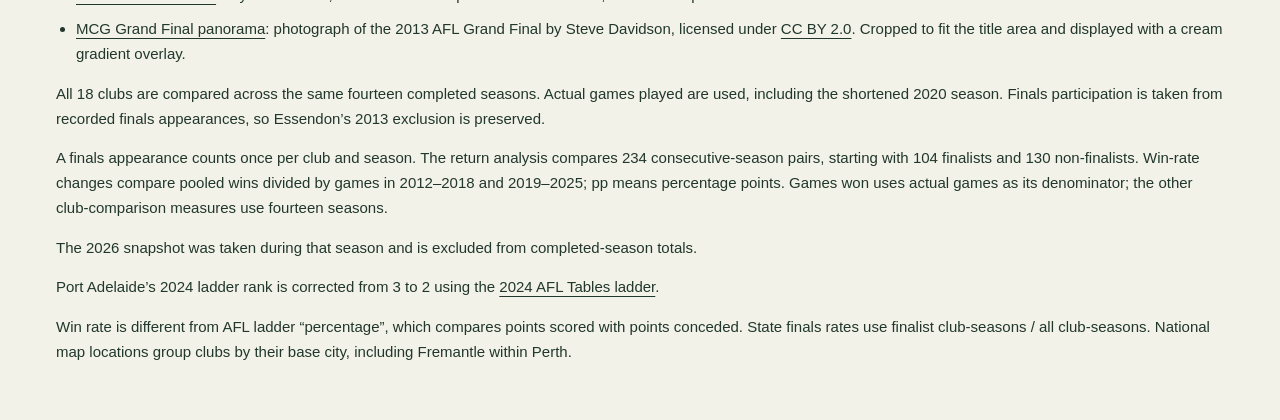
==== commit 7cec0cb9: "Match Grand Final map height to the other maps" ====
--- a/index.html
+++ b/index.html
@@ -13,7 +13,7 @@
   <script defer src="vendor/vega.min.js"></script>
   <script defer src="vendor/vega-lite.min.js"></script>
   <script defer src="vendor/vega-embed.min.js"></script>
-  <script defer src="js/chart-layout.js?v=b0568ee2b96c"></script>
+  <script defer src="js/chart-layout.js?v=69a19c5621db"></script>
   <script defer src="js/map-controls.js?v=62037d26da7c"></script>
   <script defer src="js/city-map-navigation.js?v=03f4ed95991a"></script>
   <script defer src="js/chart-annotations.js?v=3721b6d02220"></script>
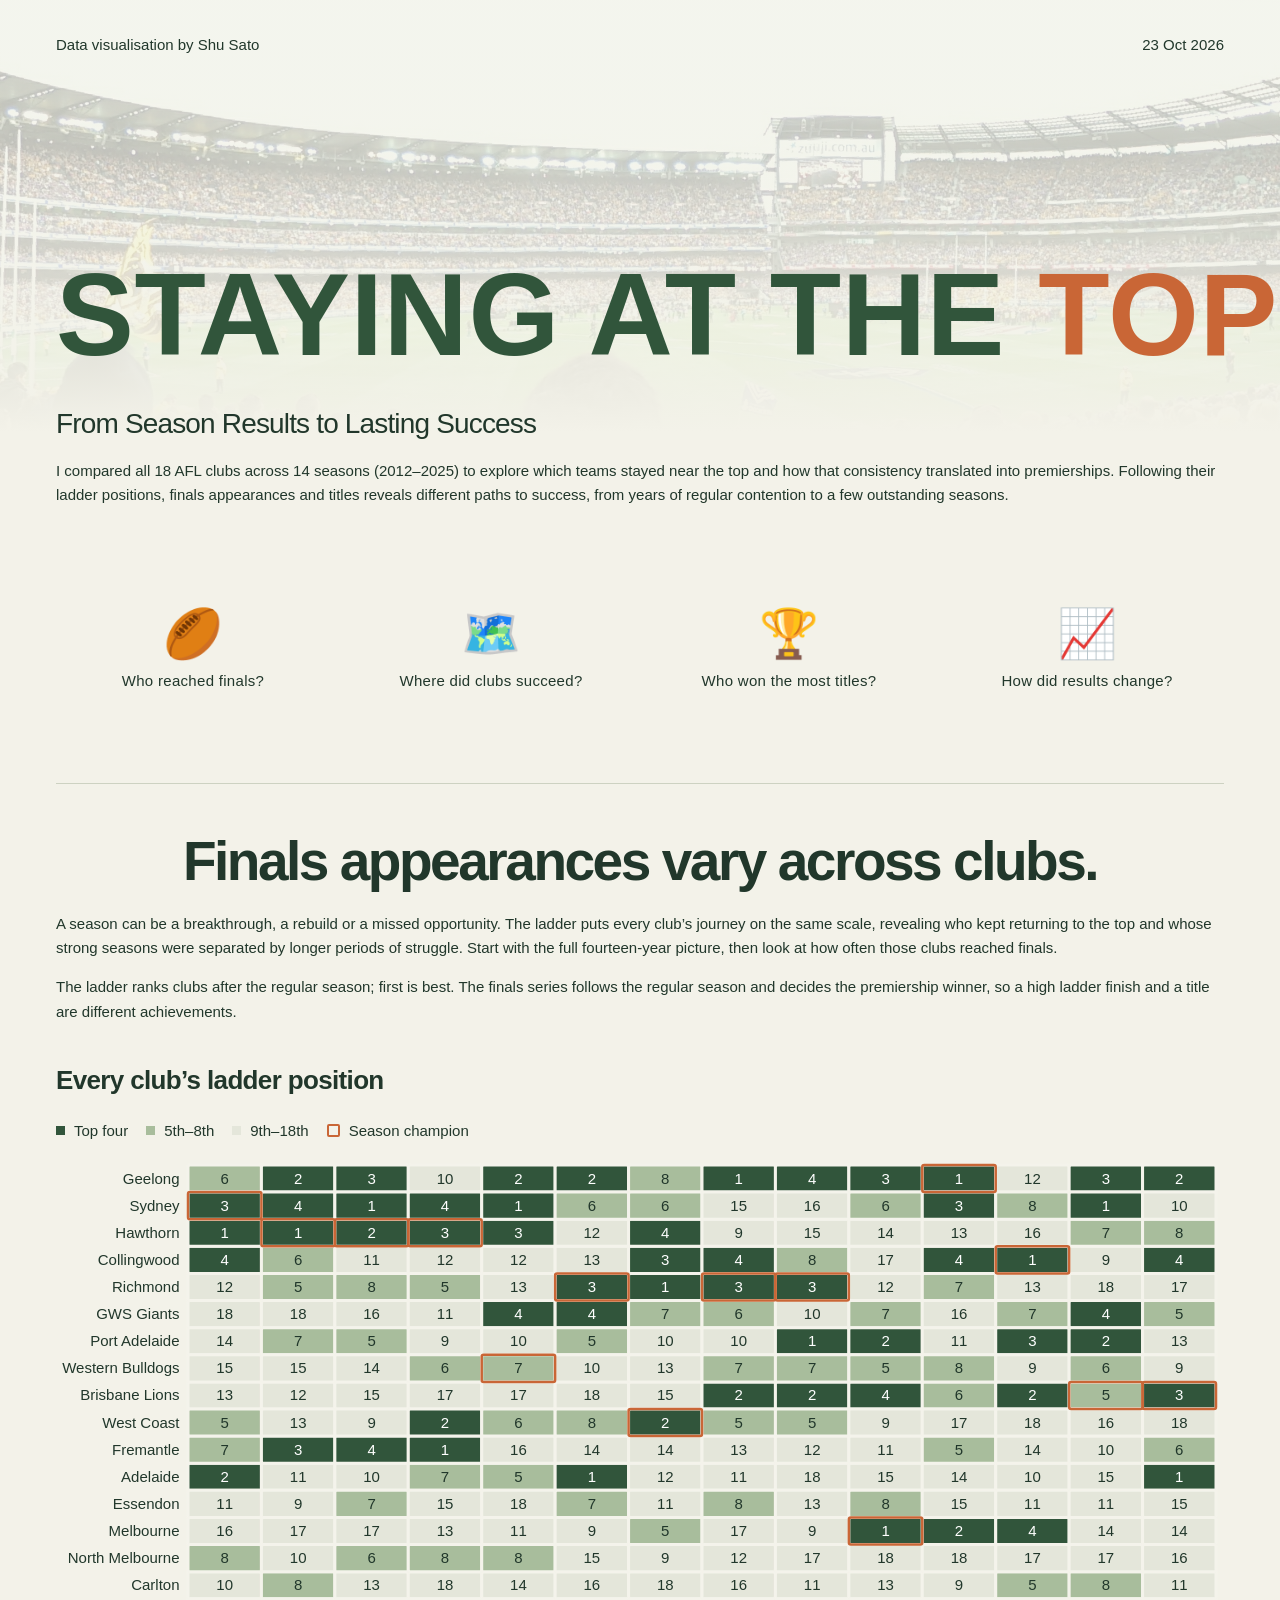
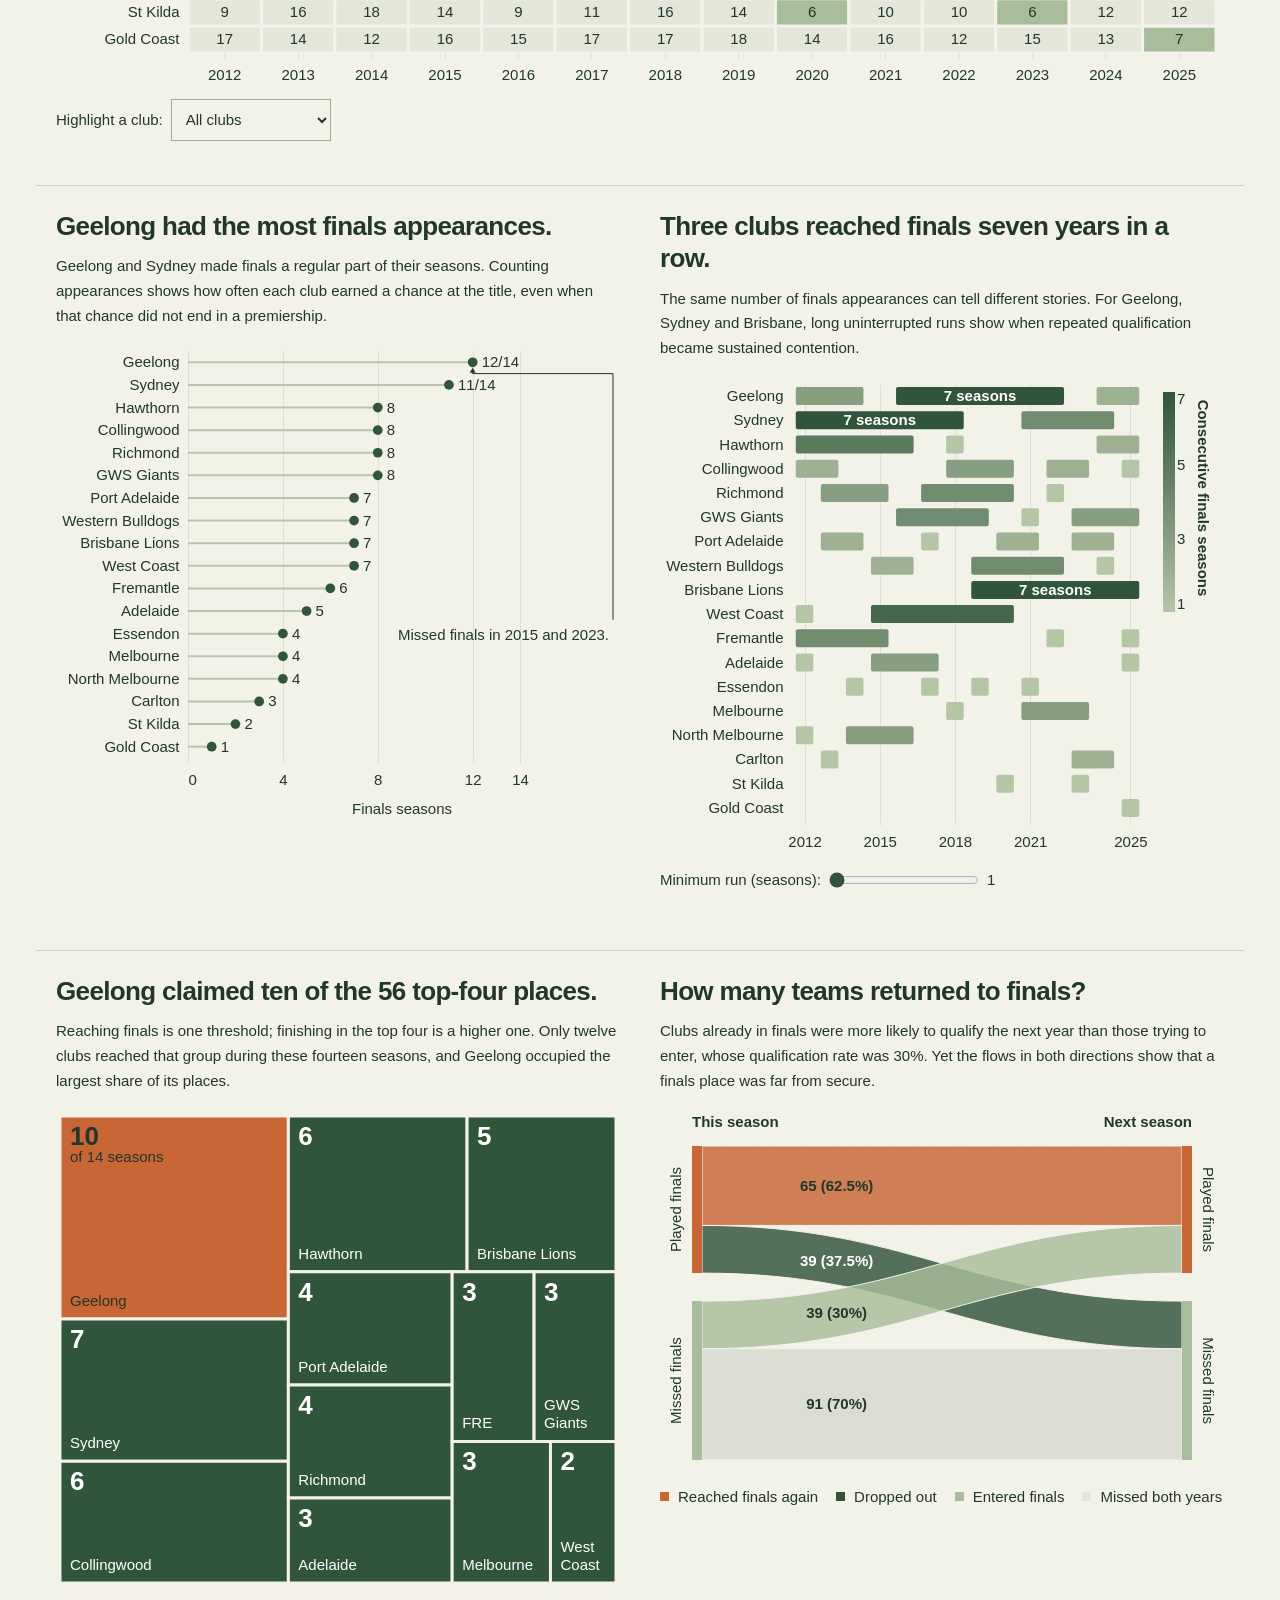
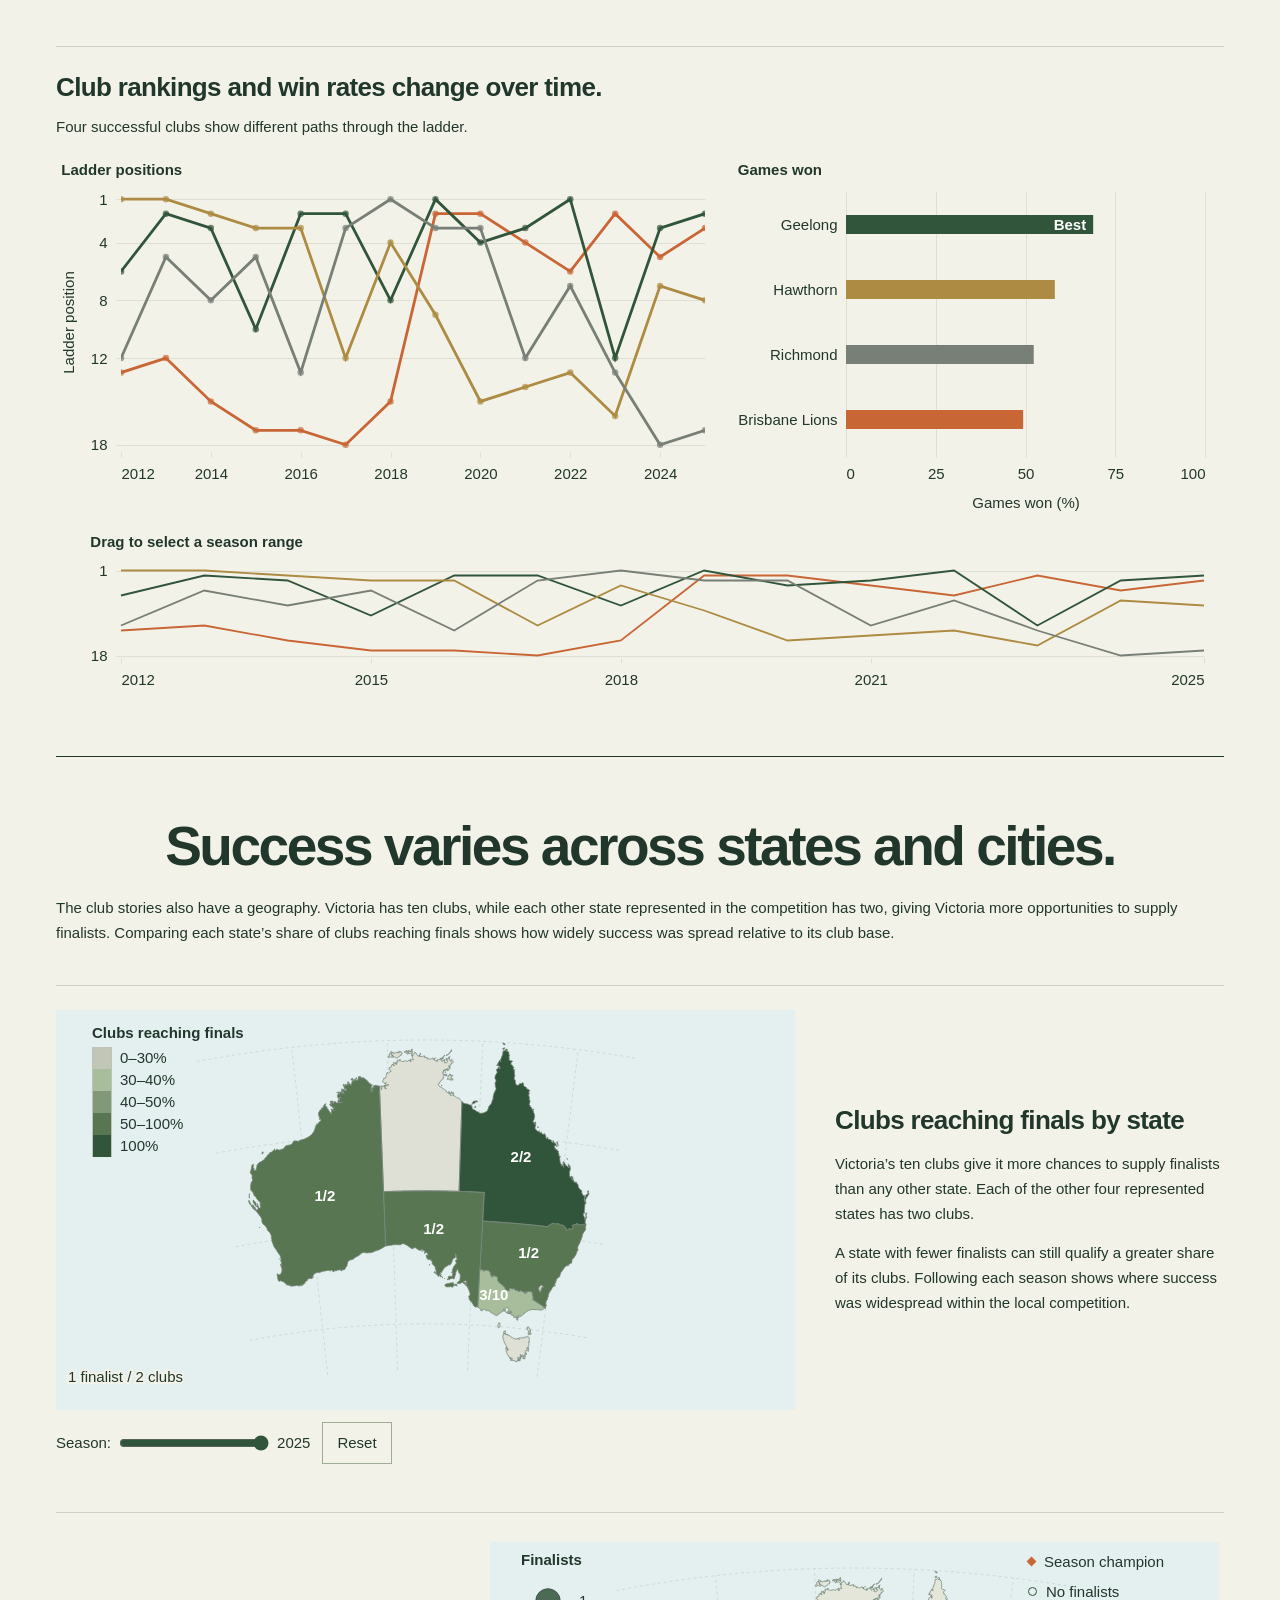
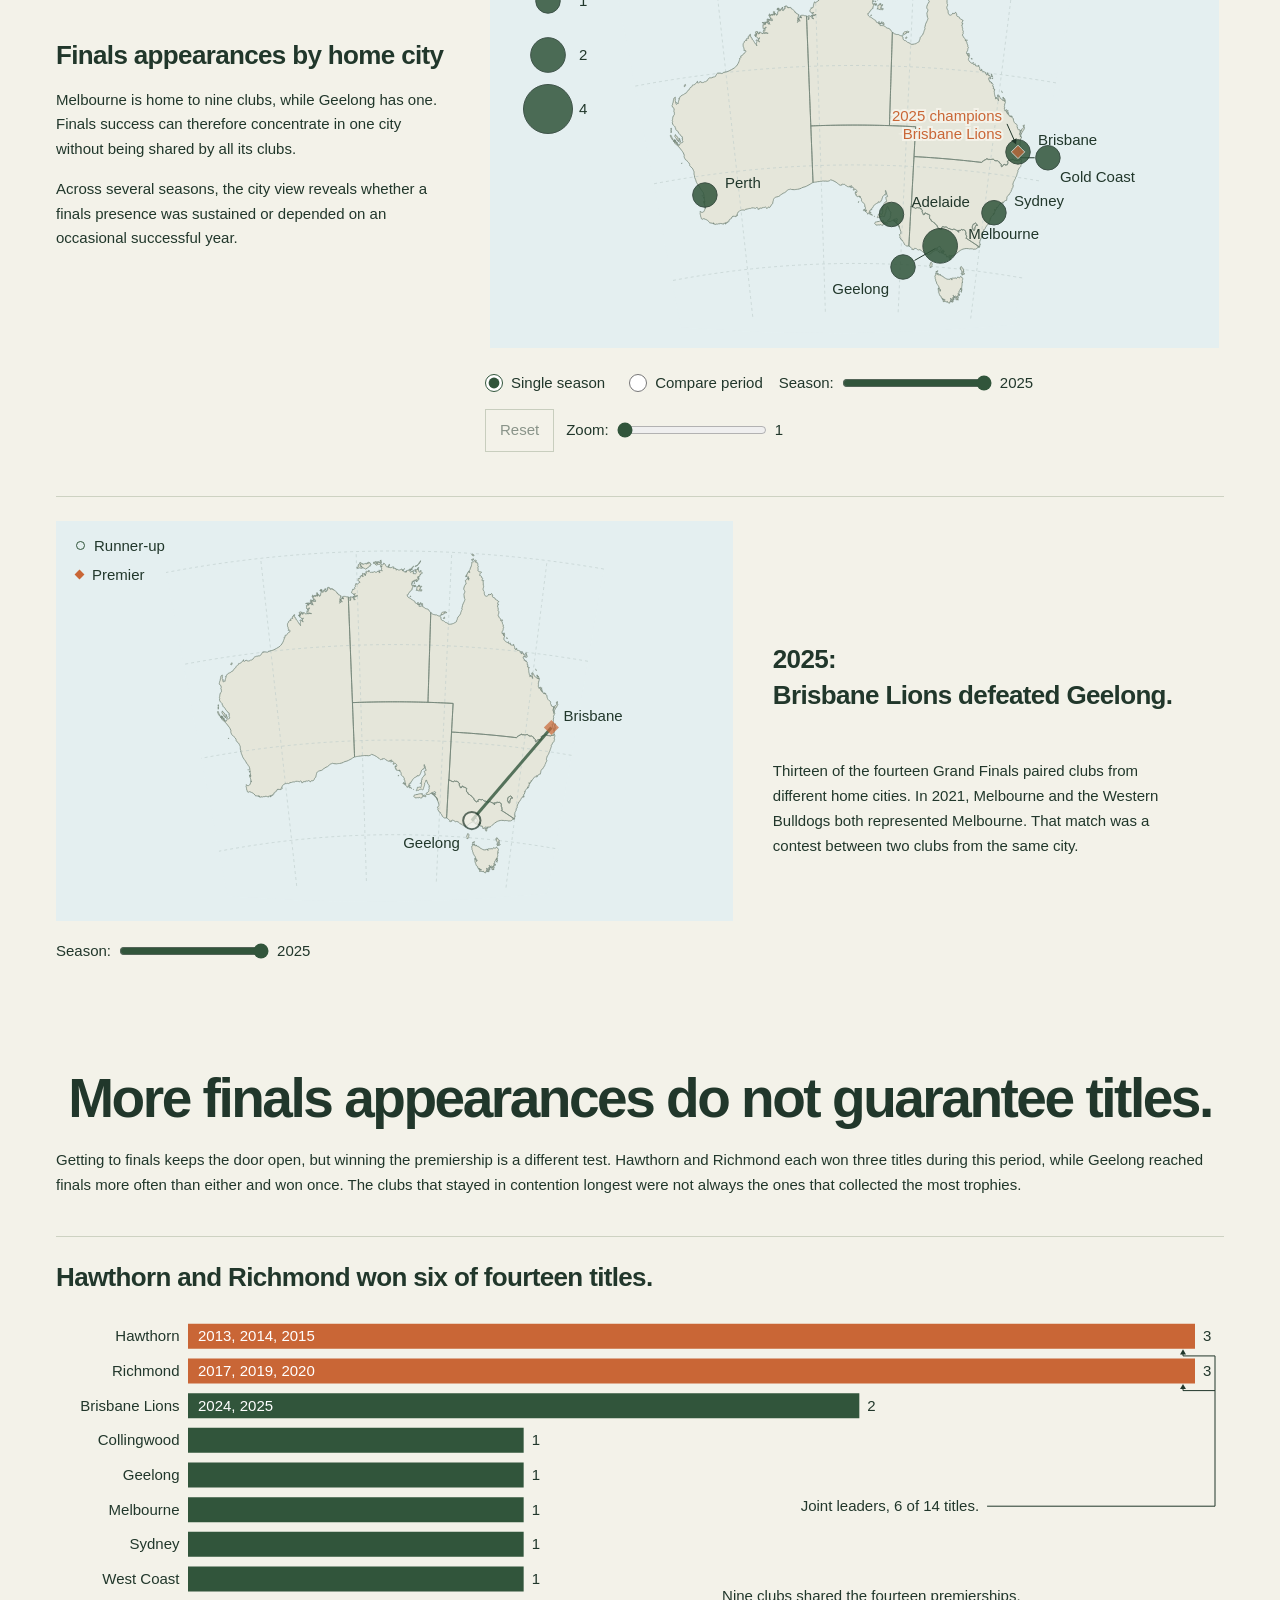
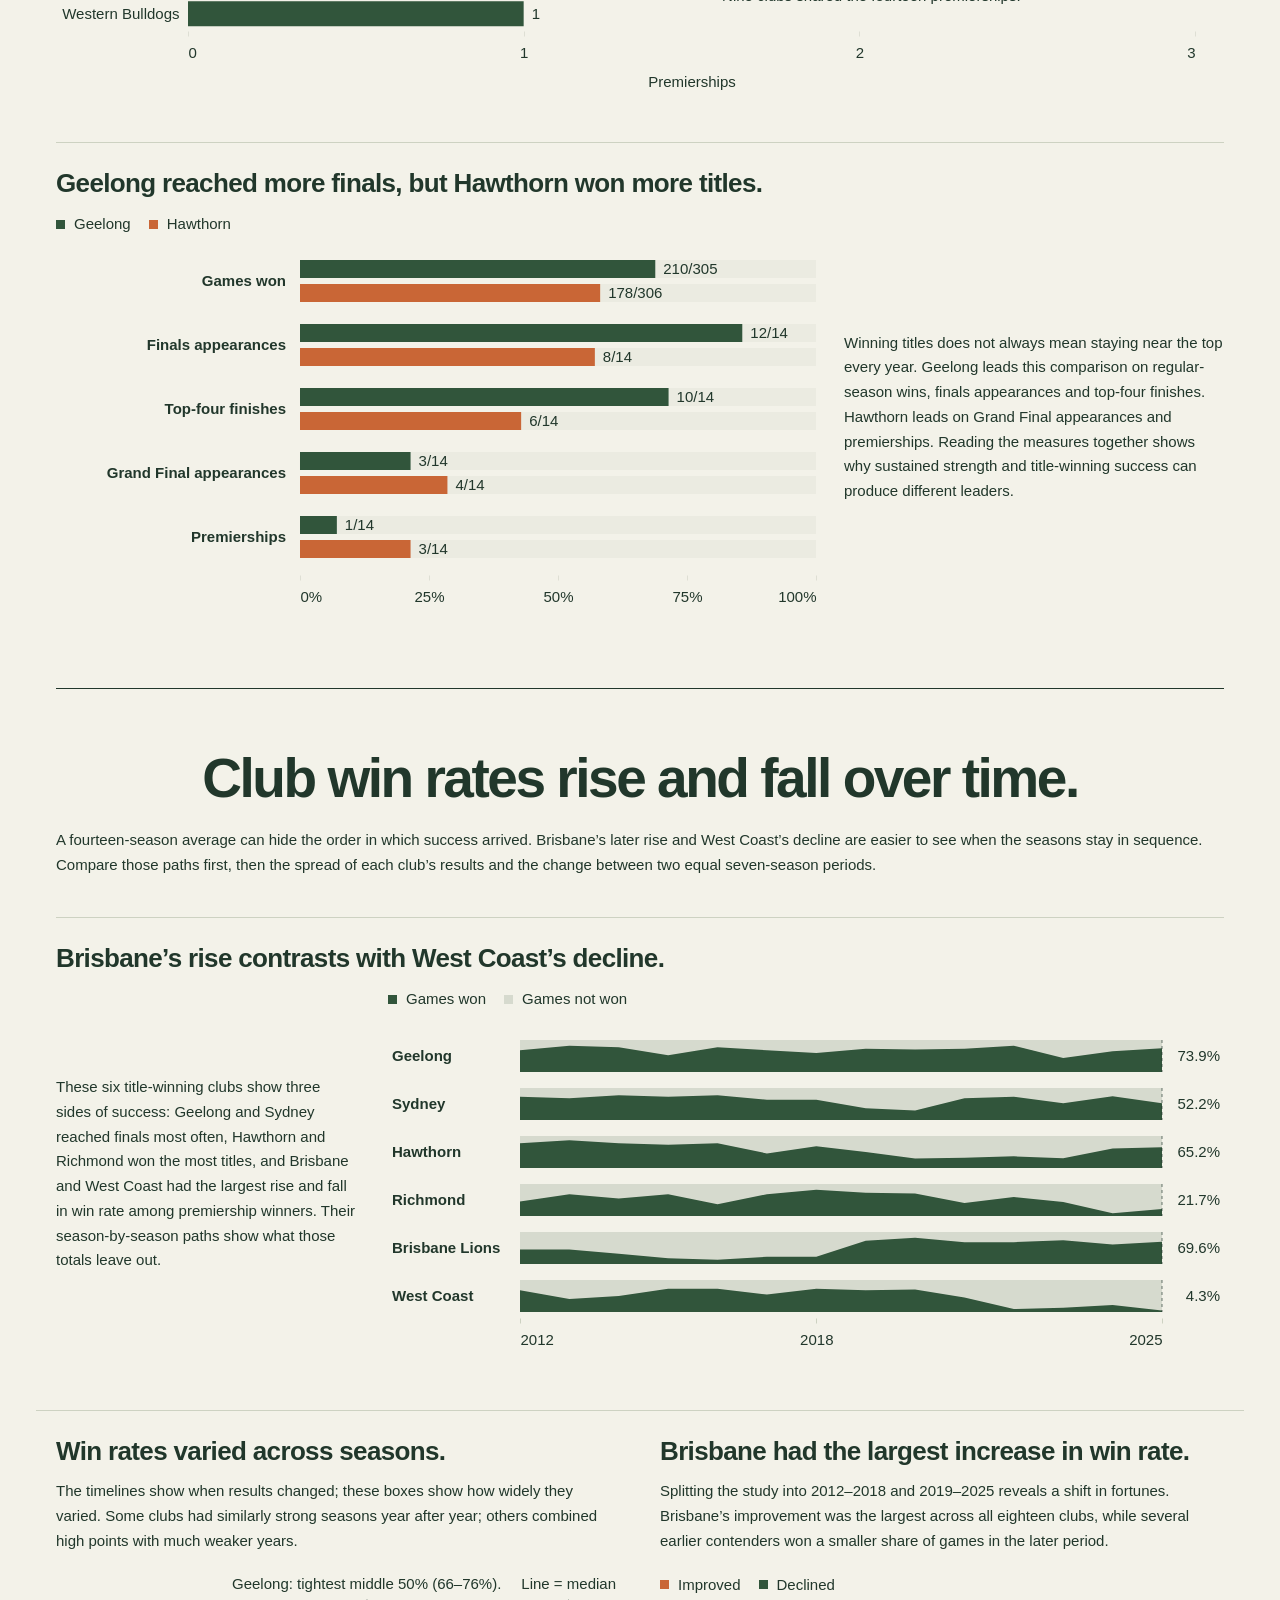
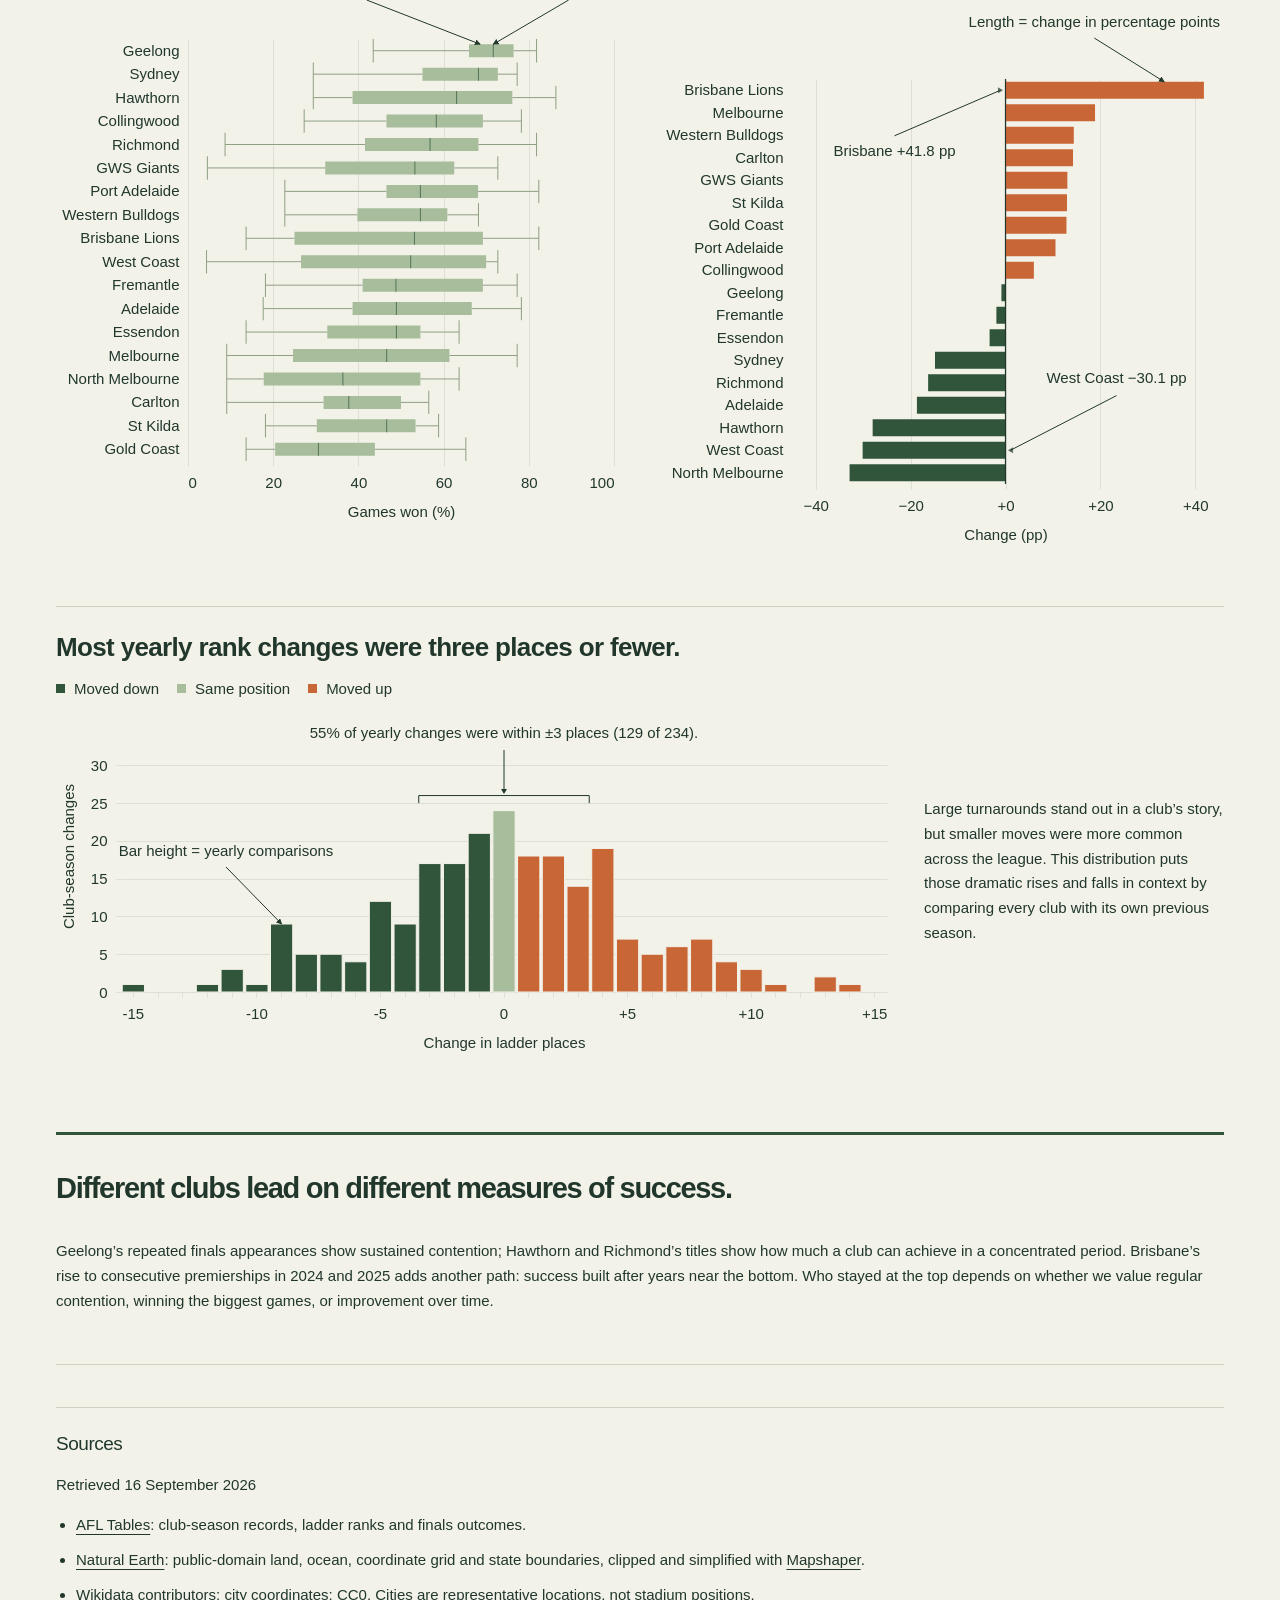
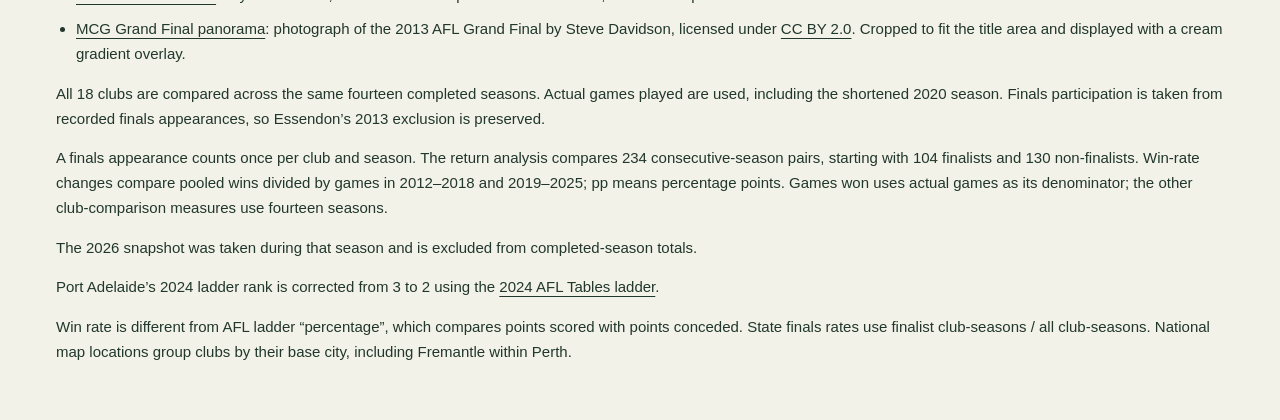
==== commit 60cbbe85: "Use a question for the finals-return heading" ====
--- a/index.html
+++ b/index.html
@@ -69,7 +69,7 @@
           </figure>
           <figure class="pure-u-1 pure-u-lg-1-2 chart-column">
 
-            <h3>62.5% returned to finals next year.</h3>
+            <h3>How many teams returned to finals?</h3>
             <p class="chart-deck">Clubs already in finals were more likely to qualify the next year than those trying to enter, whose qualification rate was 30%. Yet the flows in both directions show that a finals place was far from secure.</p>
 
             <div class="chart" data-spec="finals_return" aria-label="Sankey diagram of 234 club-season transitions. Of 104 starting in finals, 65 stayed (62.5%) and 39 dropped out (37.5%). Of 130 starting outside finals, 39 entered (30%) and 91 missed again (70%)."></div>
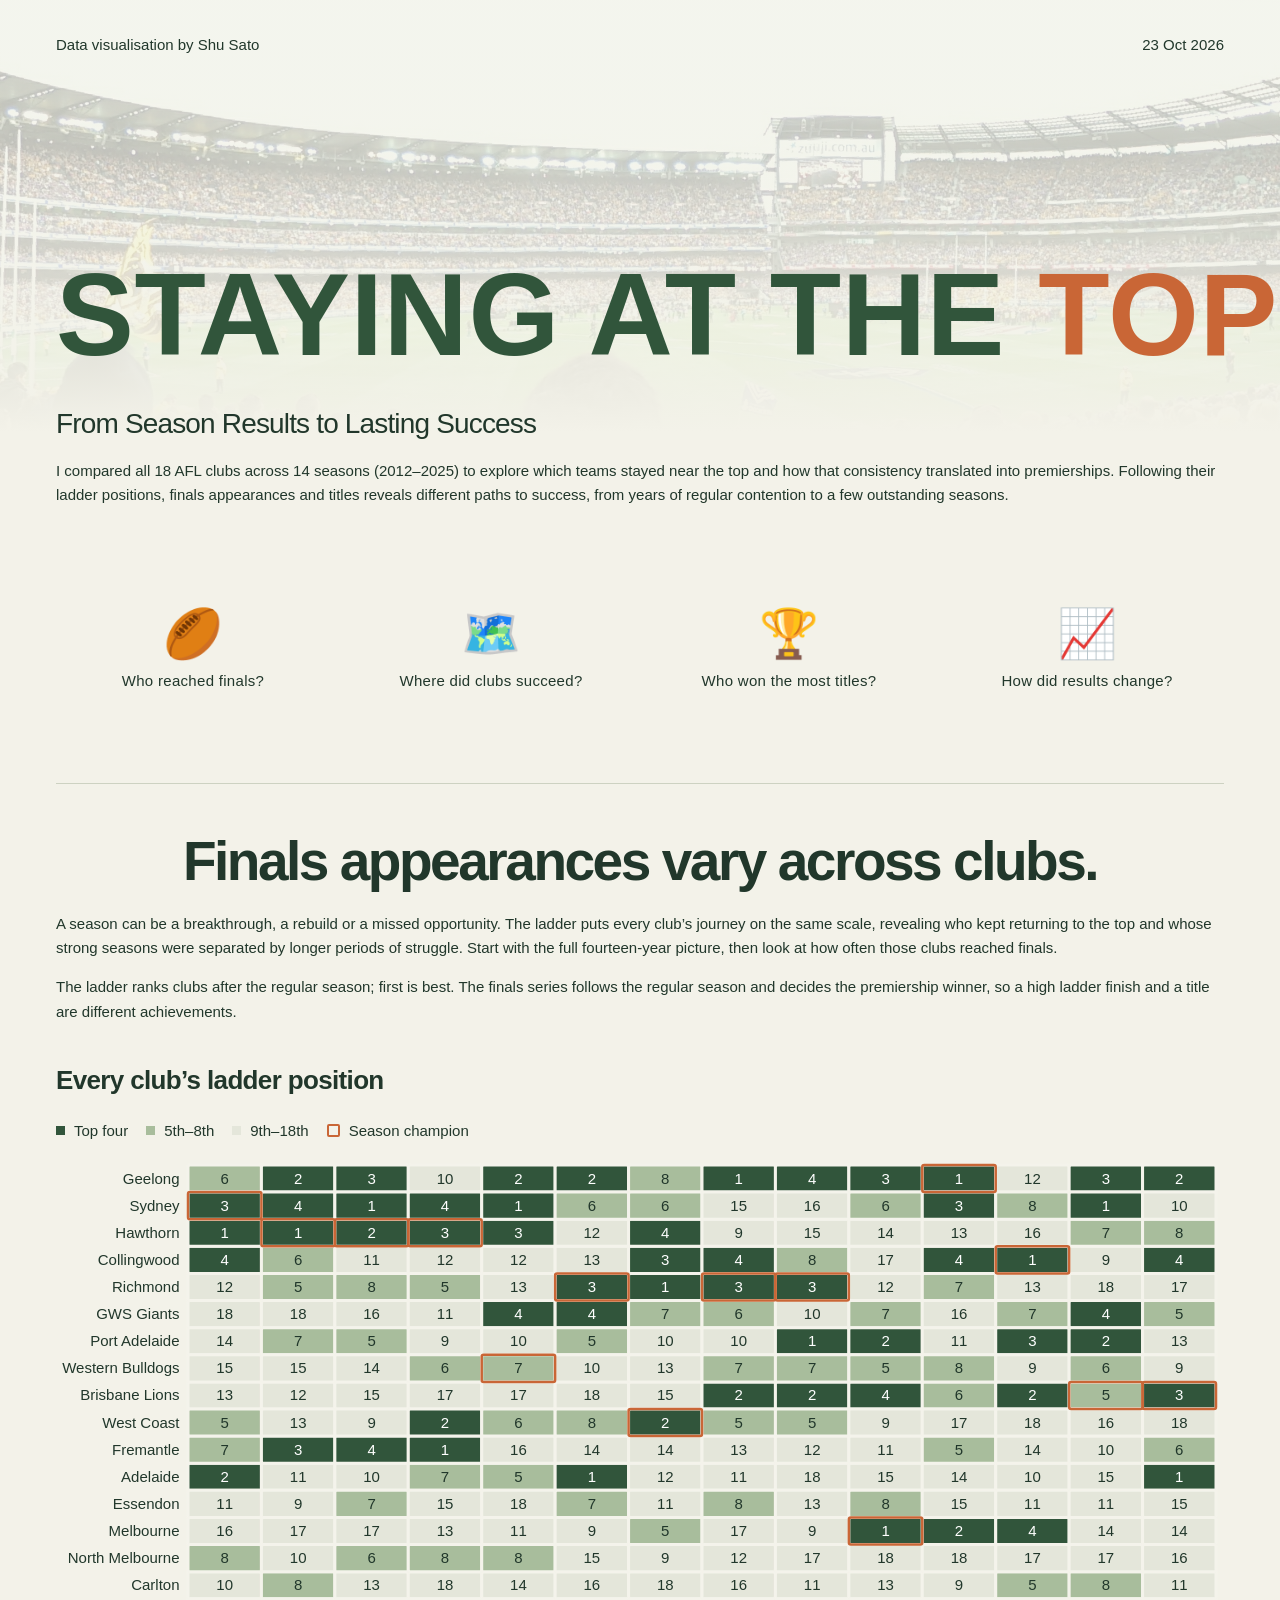
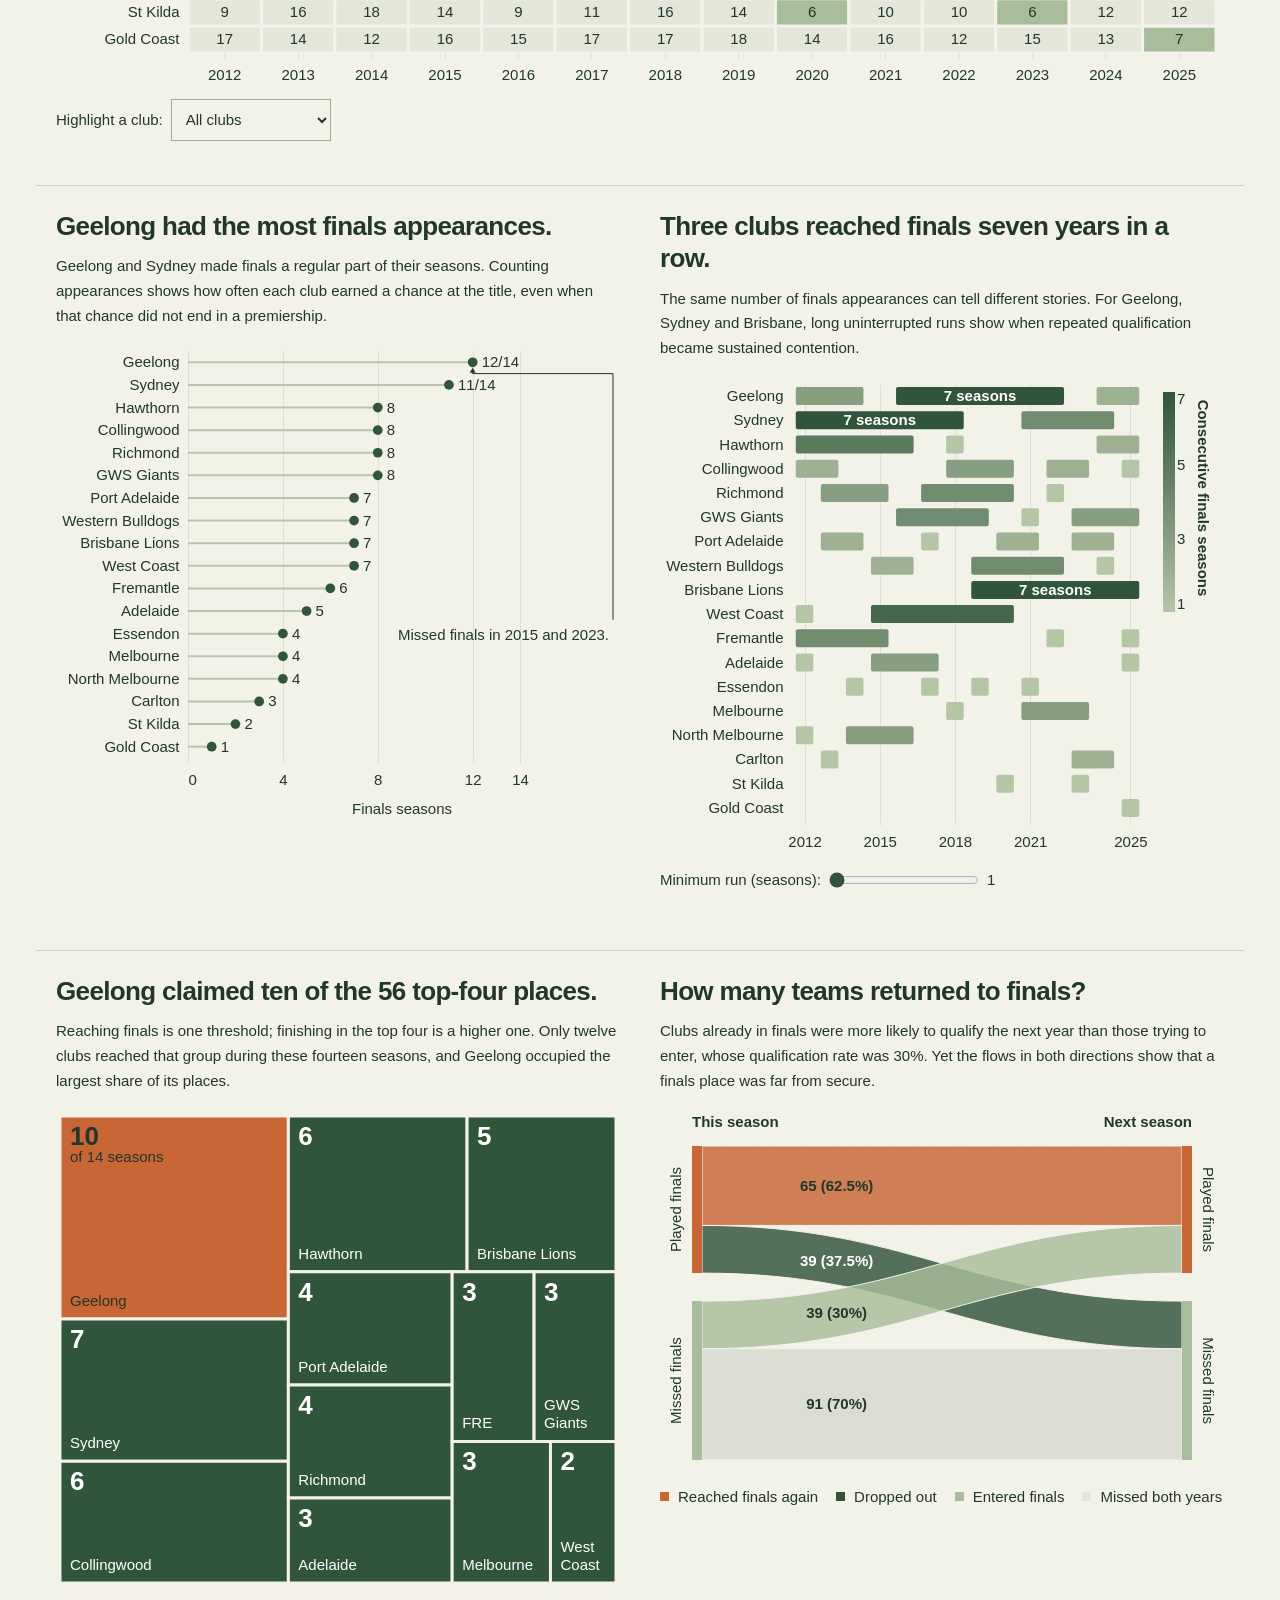
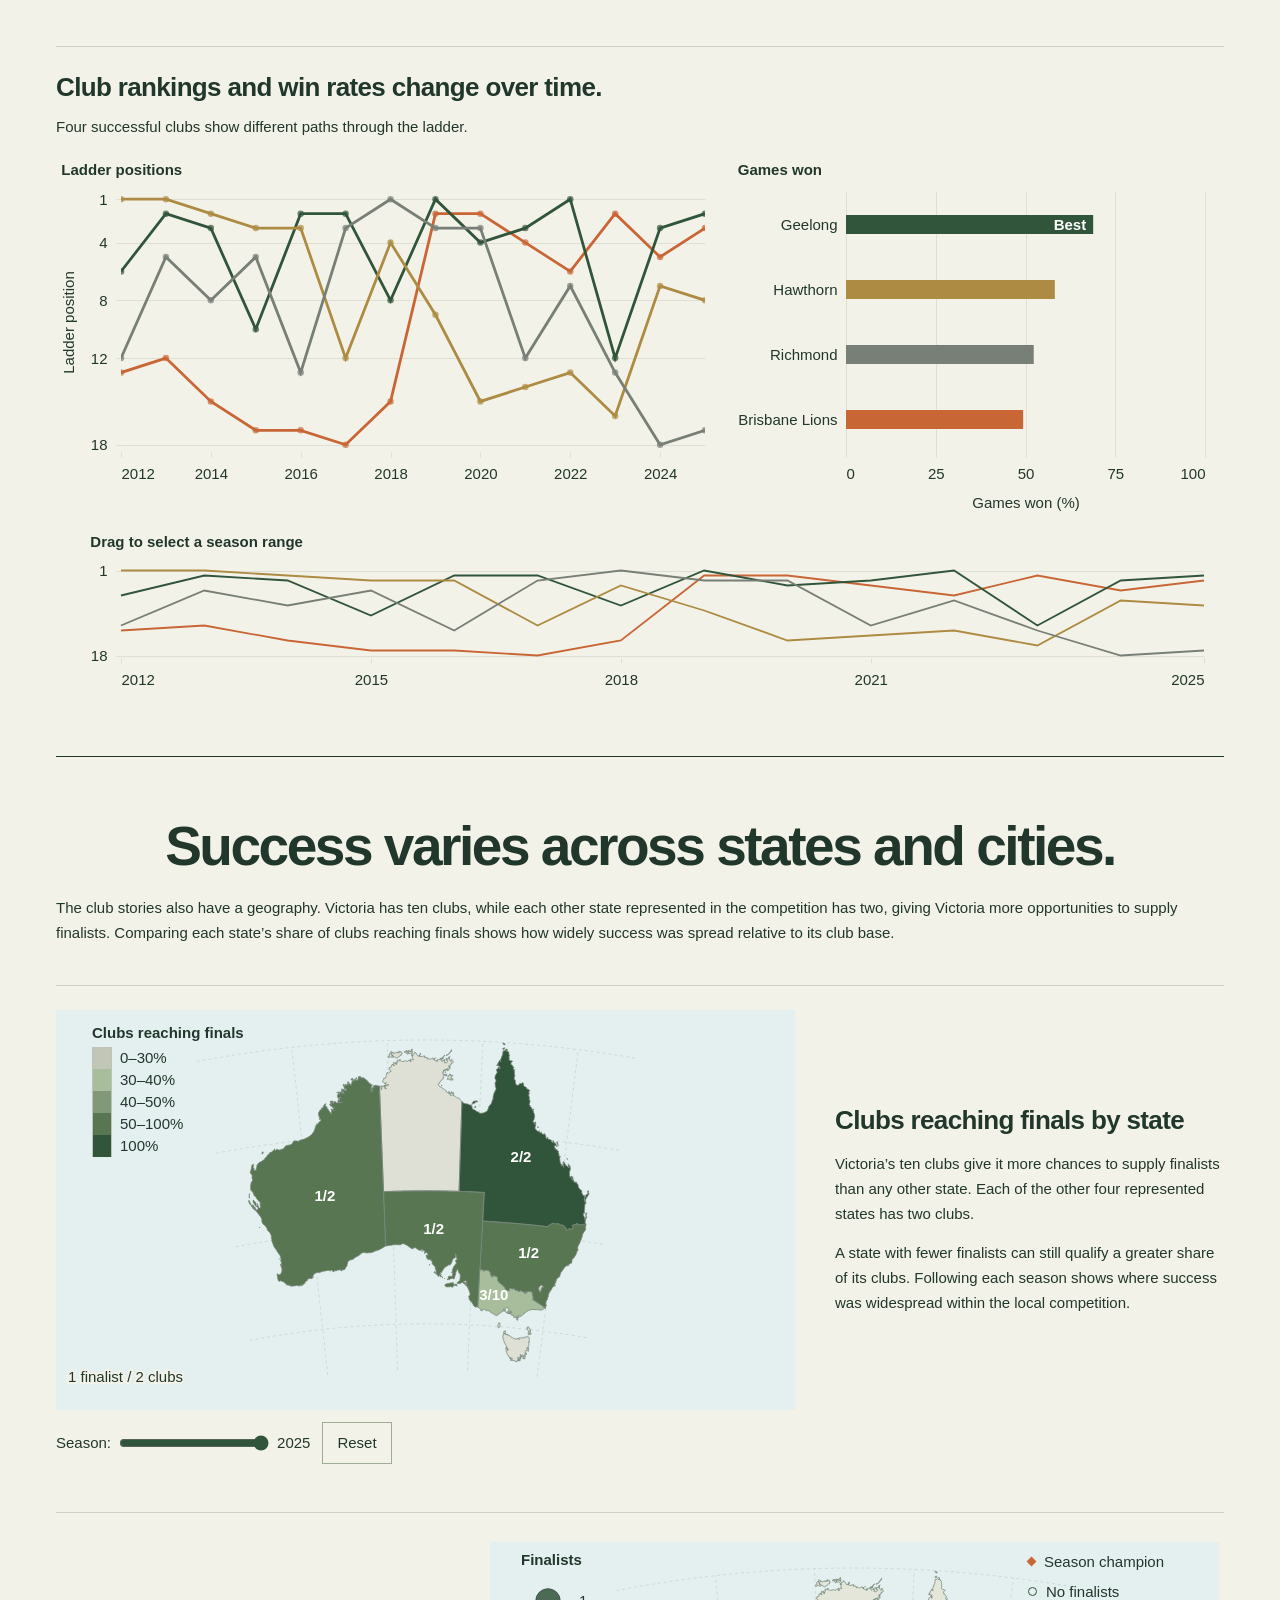
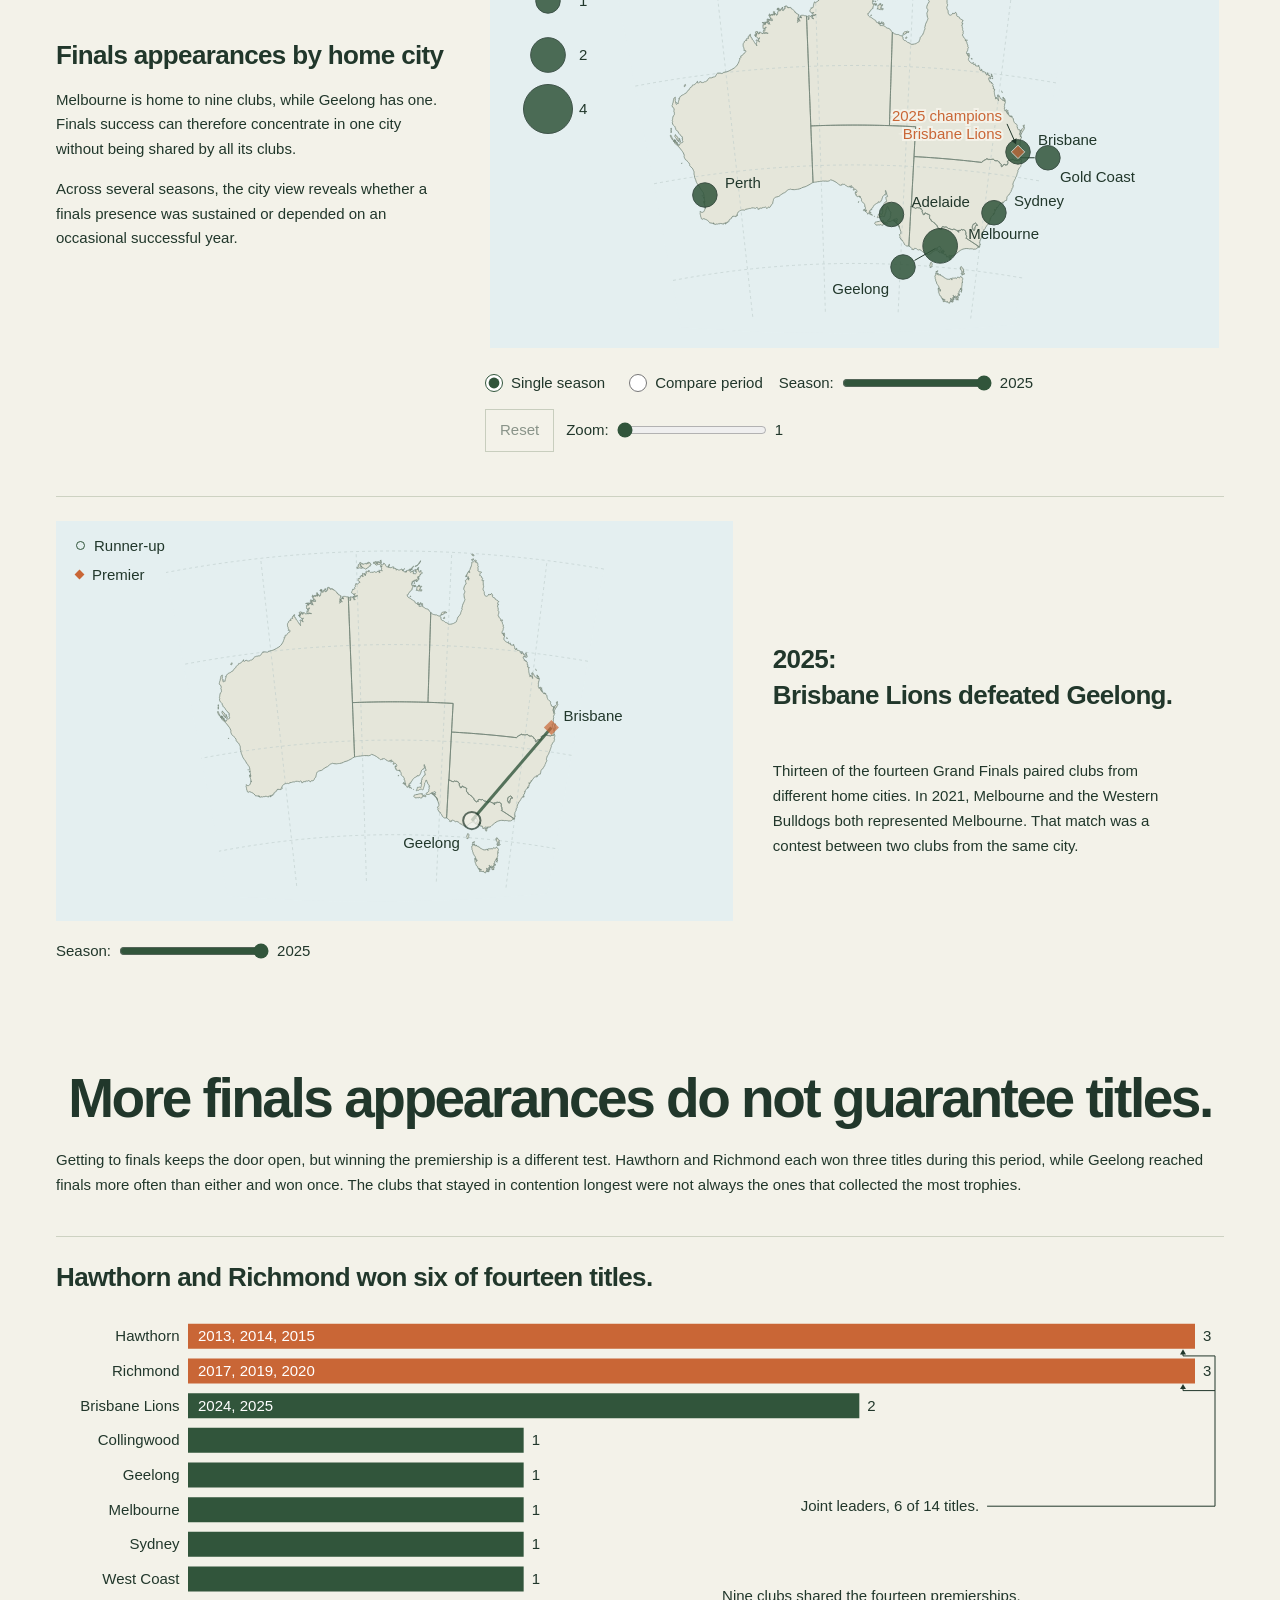
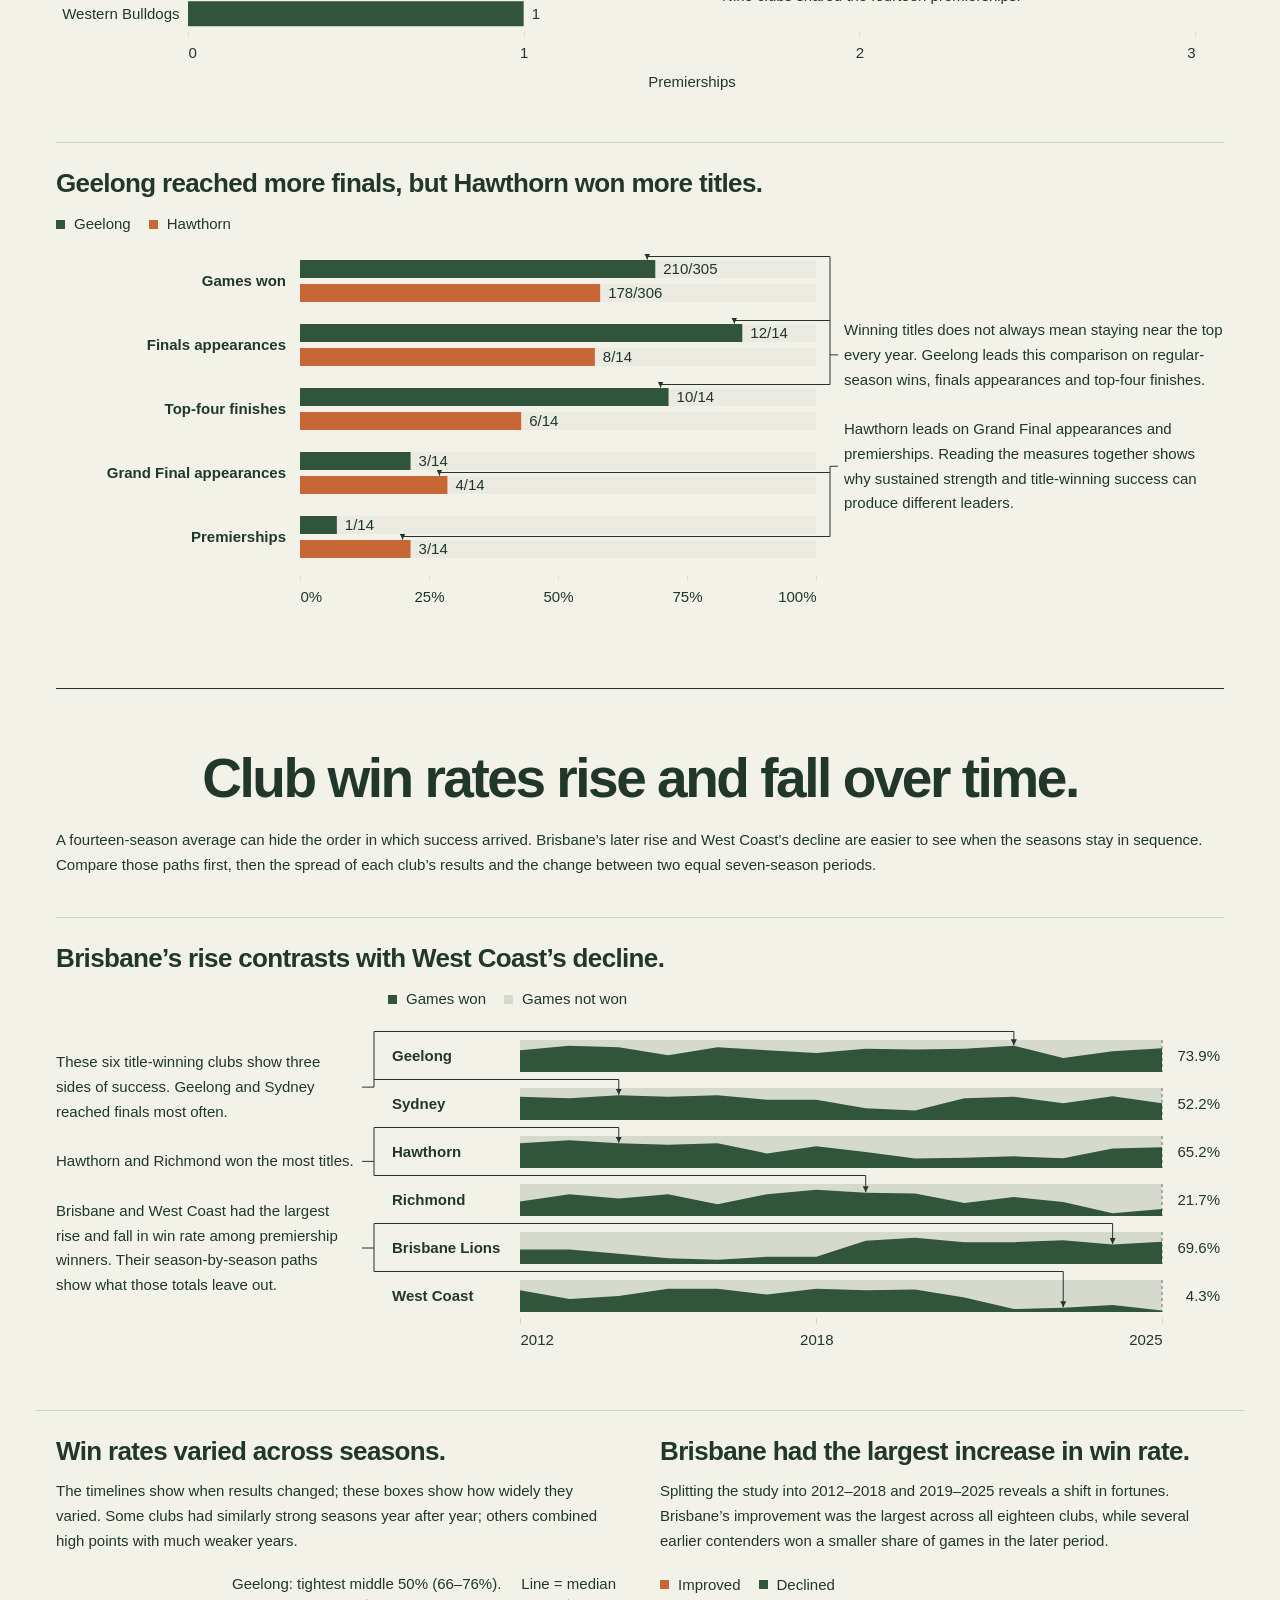
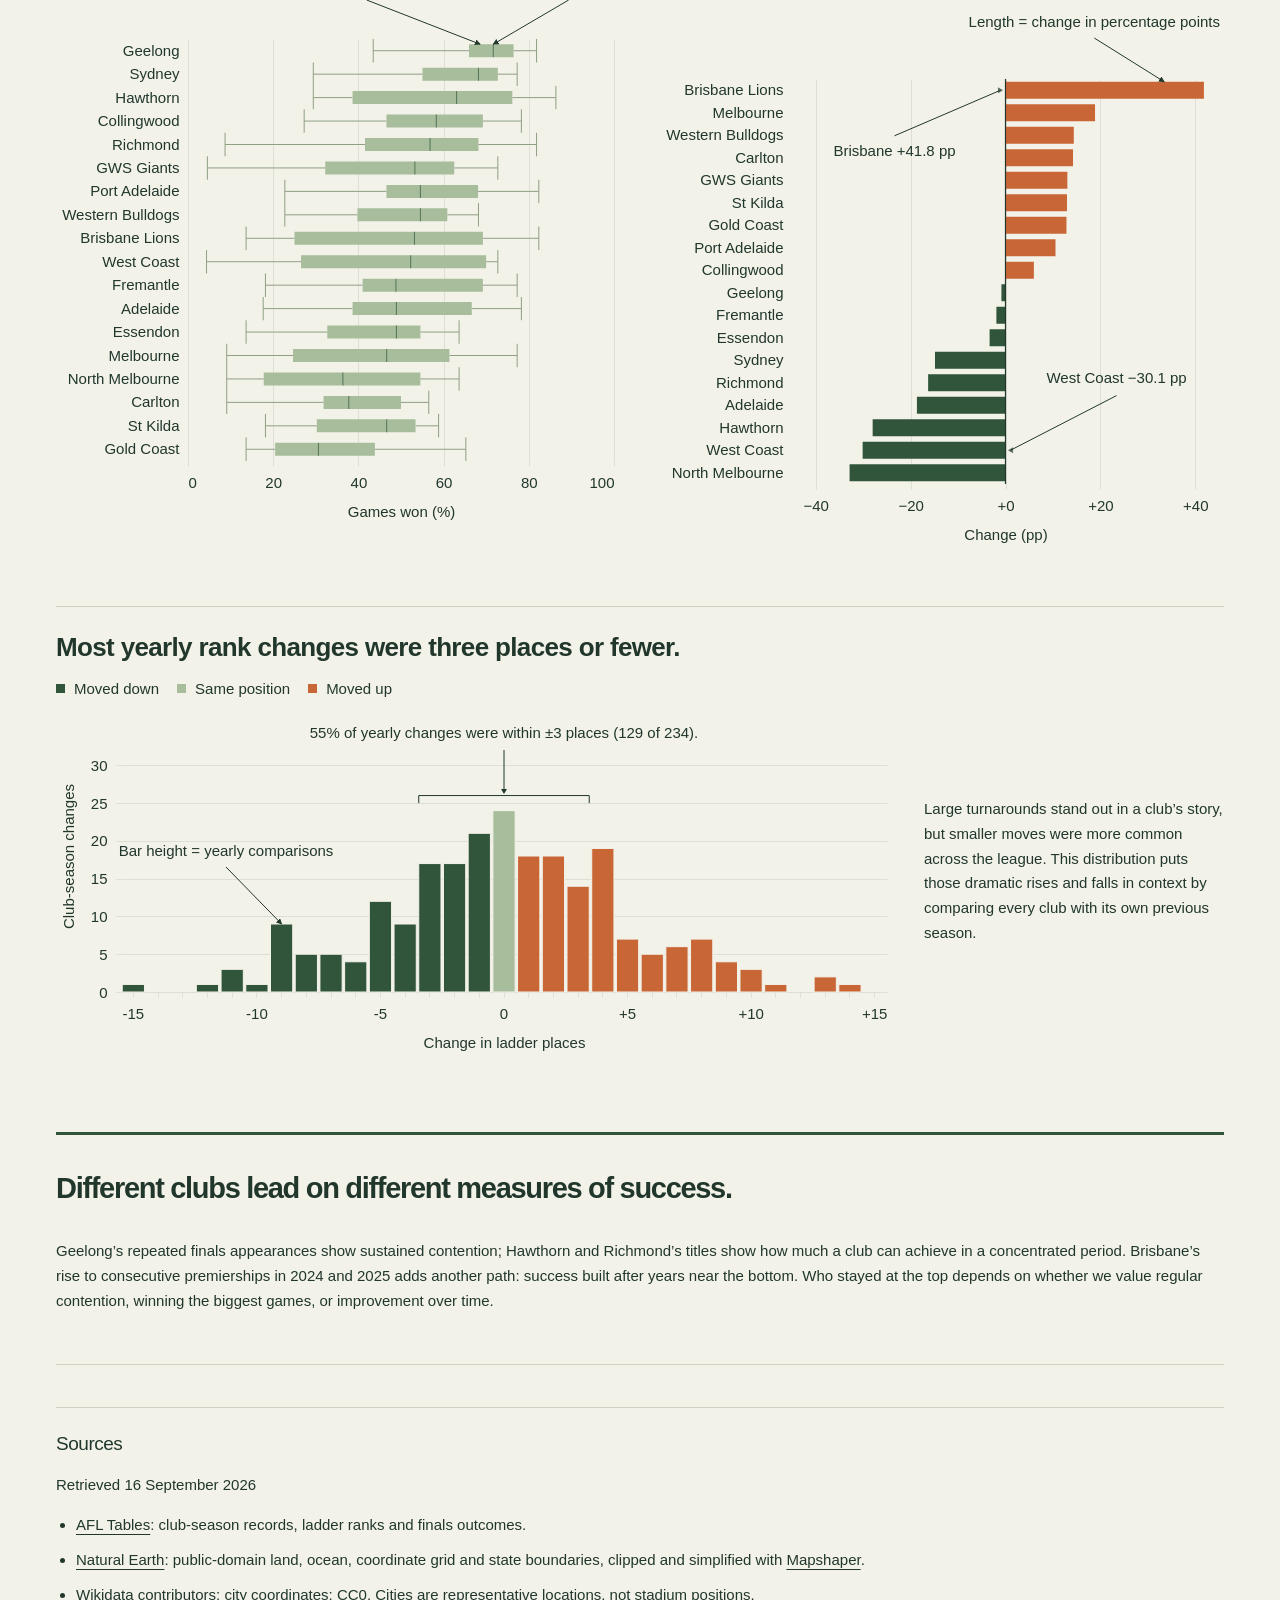
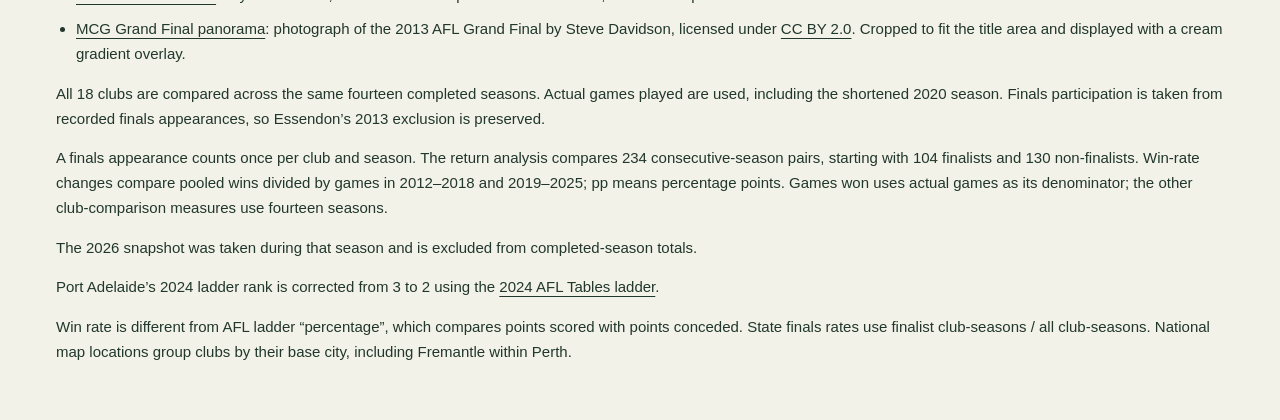
==== commit d31b3a0a: "Connect spaced narrative points to chart evidence" ====
--- a/index.html
+++ b/index.html
@@ -9,14 +9,14 @@
   <meta property="og:title" content="Staying at the Top of AFL">
   <link rel="stylesheet" href="vendor/pure-min.css">
   <link rel="stylesheet" href="vendor/grids-responsive-min.css">
-  <link rel="stylesheet" href="css/style.css?v=eadff5d3d89b">
+  <link rel="stylesheet" href="css/style.css?v=9f2f654c27a7">
   <script defer src="vendor/vega.min.js"></script>
   <script defer src="vendor/vega-lite.min.js"></script>
   <script defer src="vendor/vega-embed.min.js"></script>
   <script defer src="js/chart-layout.js?v=69a19c5621db"></script>
   <script defer src="js/map-controls.js?v=62037d26da7c"></script>
   <script defer src="js/city-map-navigation.js?v=03f4ed95991a"></script>
-  <script defer src="js/chart-annotations.js?v=3721b6d02220"></script>
+  <script defer src="js/chart-annotations.js?v=0f83aeb4f690"></script>
   <script defer src="js/main.js?v=680e6c394f4c"></script>
 </head>
 <body>
@@ -180,8 +180,11 @@
         <figure class="figure-wide profile-feature">
 
           <h3>Geelong reached more finals, but Hawthorn won more titles.</h3>
-          <div class="chart-story chart-story--copy-right">
-            <p class="chart-deck chart-story-copy">Winning titles does not always mean staying near the top every year. Geelong leads this comparison on regular-season wins, finals appearances and top-four finishes. Hawthorn leads on Grand Final appearances and premierships. Reading the measures together shows why sustained strength and title-winning success can produce different leaders.</p>
+          <div class="chart-story chart-story--copy-right chart-story--annotated">
+            <div class="chart-deck chart-story-copy chart-story-points">
+              <p data-story-point="geelong">Winning titles does not always mean staying near the top every year. Geelong leads this comparison on regular-season wins, finals appearances and top-four finishes.</p>
+              <p data-story-point="hawthorn">Hawthorn leads on Grand Final appearances and premierships. Reading the measures together shows why sustained strength and title-winning success can produce different leaders.</p>
+            </div>
             <div class="chart-story-visual">
               <div class="chart-legend"><span><i class="legend-square green"></i> Geelong</span><span><i class="legend-square orange"></i> Hawthorn</span></div>
               <div class="chart" data-spec="success_comparison" aria-label="Paired horizontal bars comparing Geelong and Hawthorn on five separate measures, each from zero to 100 percent. Labels show counts. Top-four finishes means regular-season ladder ranks one to four out of fourteen seasons."></div>
@@ -194,8 +197,12 @@
         <div class="section-intro pure-g"><div class="pure-u-1 pure-u-md-3-5"><h2 id="chapter-four">Club win rates rise and fall over time.</h2></div><div class="pure-u-1 pure-u-md-2-5 intro-copy reading-notes"><p>A fourteen-season average can hide the order in which success arrived. Brisbane’s later rise and West Coast’s decline are easier to see when the seasons stay in sequence. Compare those paths first, then the spread of each club’s results and the change between two equal seven-season periods.</p></div></div>
         <figure class="figure-wide horizon-figure">
           <h3>Brisbane’s rise contrasts with West Coast’s decline.</h3>
-          <div class="chart-story chart-story--copy-left">
-            <p class="chart-deck chart-story-copy">These six title-winning clubs show three sides of success: Geelong and Sydney reached finals most often, Hawthorn and Richmond won the most titles, and Brisbane and West Coast had the largest rise and fall in win rate among premiership winners. Their season-by-season paths show what those totals leave out.</p>
+          <div class="chart-story chart-story--copy-left chart-story--annotated">
+            <div class="chart-deck chart-story-copy chart-story-points">
+              <p data-story-point="finals">These six title-winning clubs show three sides of success. Geelong and Sydney reached finals most often.</p>
+              <p data-story-point="titles">Hawthorn and Richmond won the most titles.</p>
+              <p data-story-point="turnarounds">Brisbane and West Coast had the largest rise and fall in win rate among premiership winners. Their season-by-season paths show what those totals leave out.</p>
+            </div>
             <div class="chart-story-visual">
               <div class="chart-legend horizon-legend" aria-label="Win rate from zero to one hundred percent">
                 <span><i class="legend-square green"></i> Games won</span>
--- a/css/style.css
+++ b/css/style.css
@@ -141,6 +141,11 @@
 .chart-story>.chart-story-copy{margin:0}
 .chart-story-visual{min-width:0}
 .chart-story-visual>.chart-legend{margin:0 0 14px}
+.chart-story-points p{margin:0}
+.chart-story-points p+p{margin-top:1lh}
+.chart-story--annotated{position:relative}
+.chart-story--annotated>.story-annotations{position:absolute;inset:0;width:100%;height:100%;overflow:visible;pointer-events:none;z-index:1}
+@media(max-width:1023px){.chart-story--annotated{padding-right:32px}}
 @media(min-width:1024px){
  .chart-story{column-gap:32px;grid-template-columns:clamp(260px,25vw,300px) minmax(0,1fr);grid-template-areas:"copy visual"}
  .chart-story--copy-right{grid-template-columns:minmax(0,1fr) clamp(260px,25vw,300px);grid-template-areas:"visual copy"}
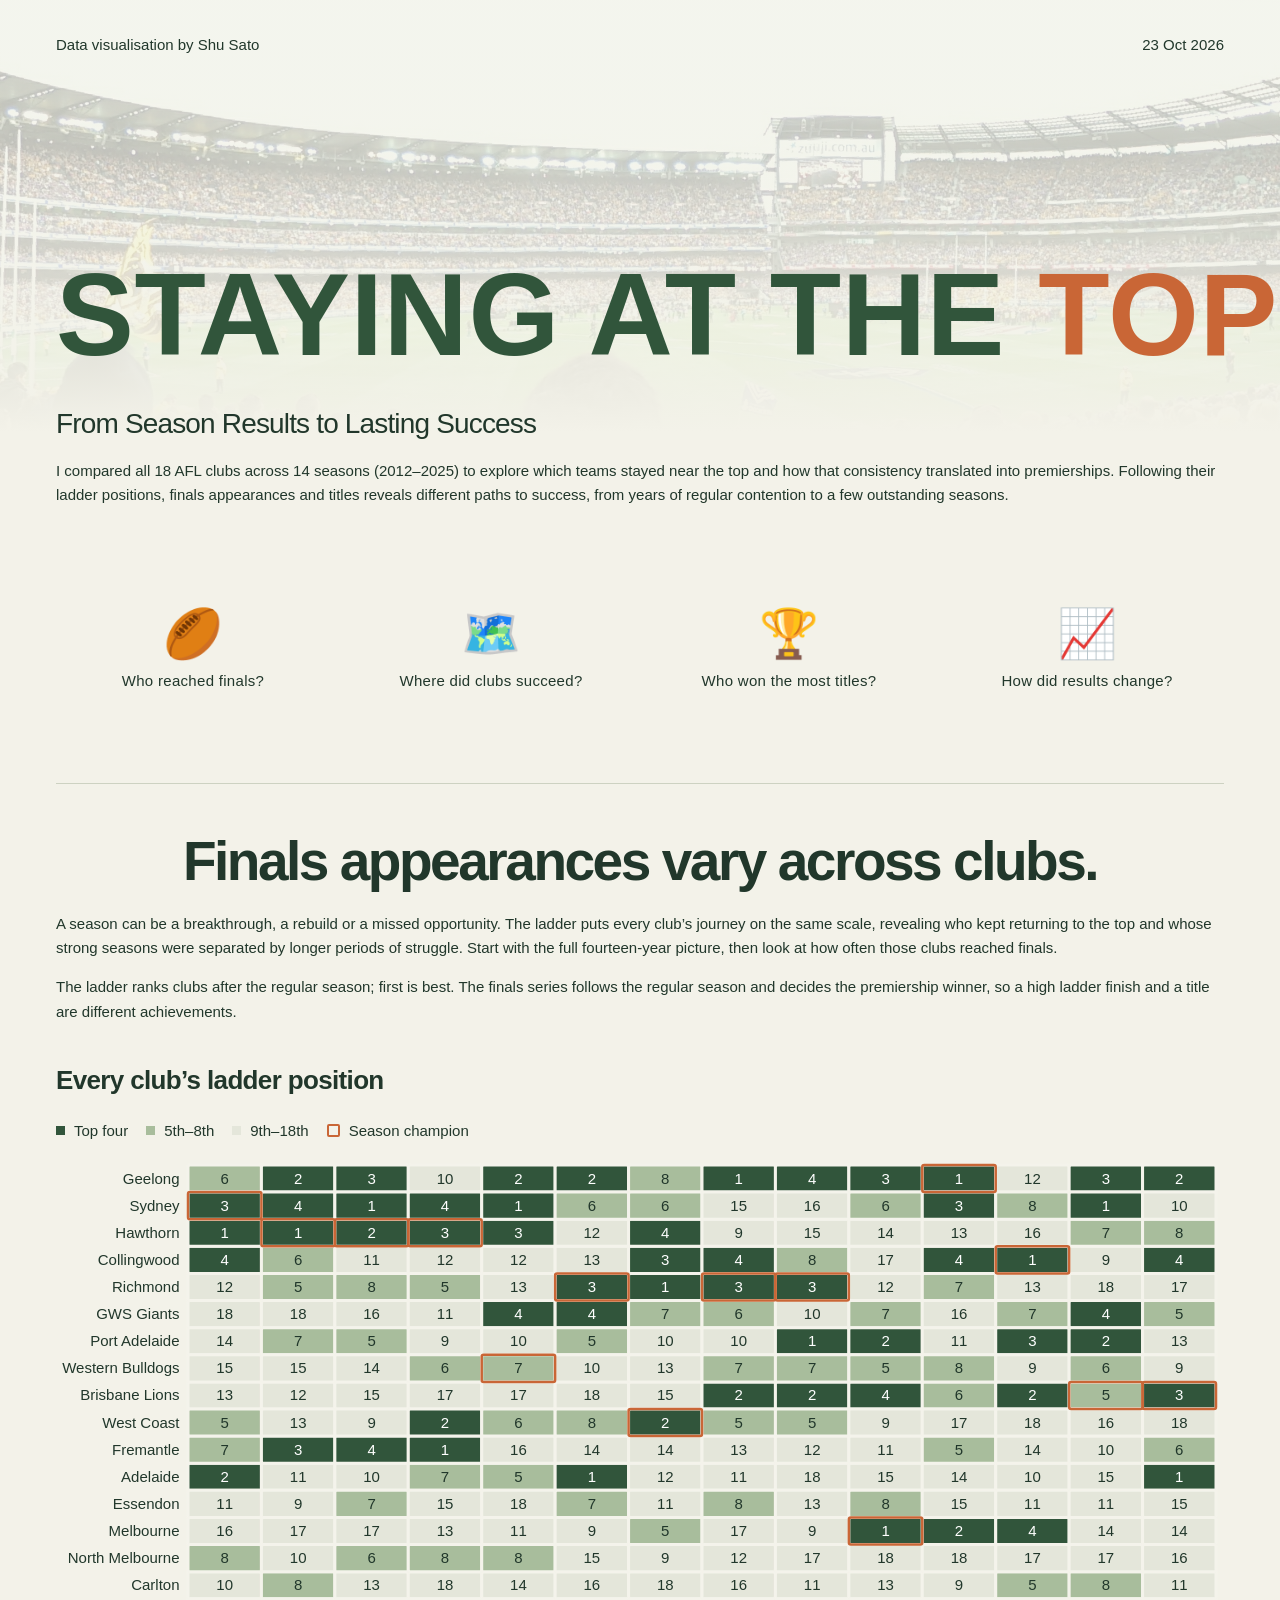
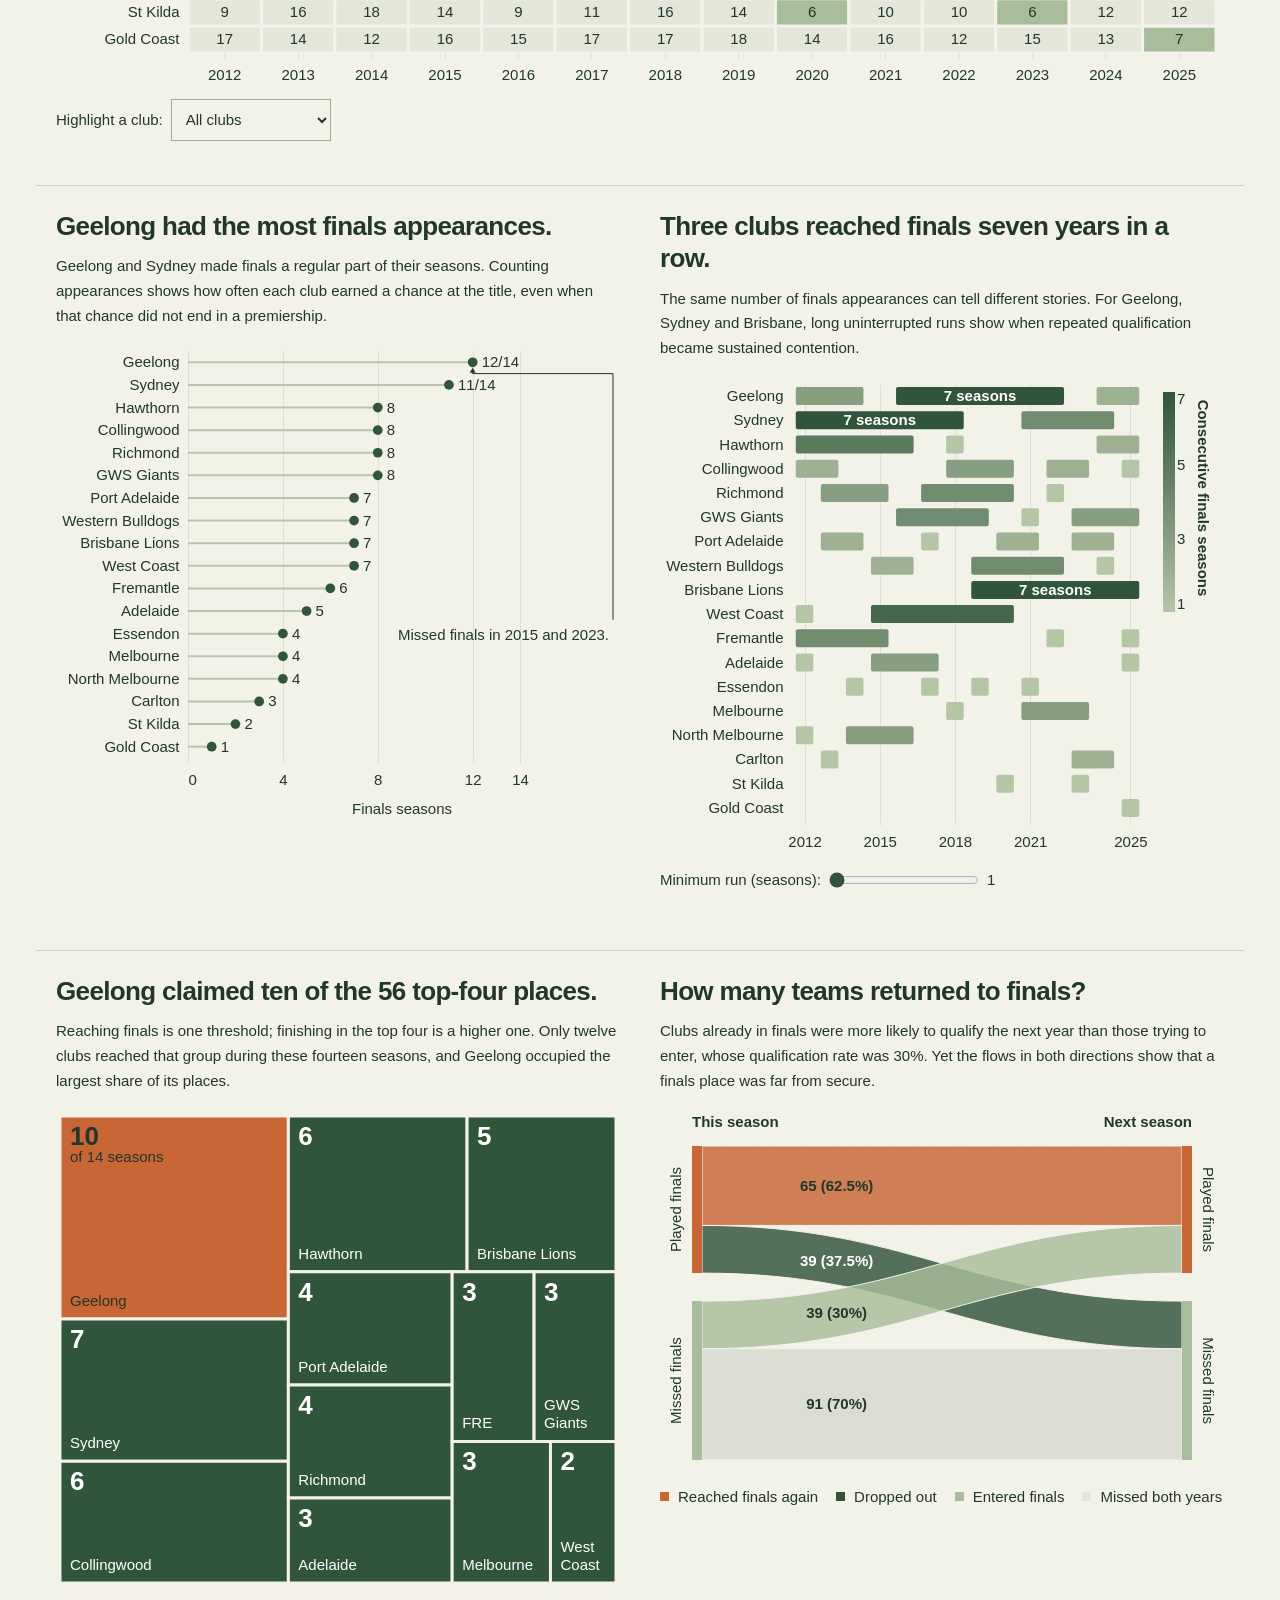
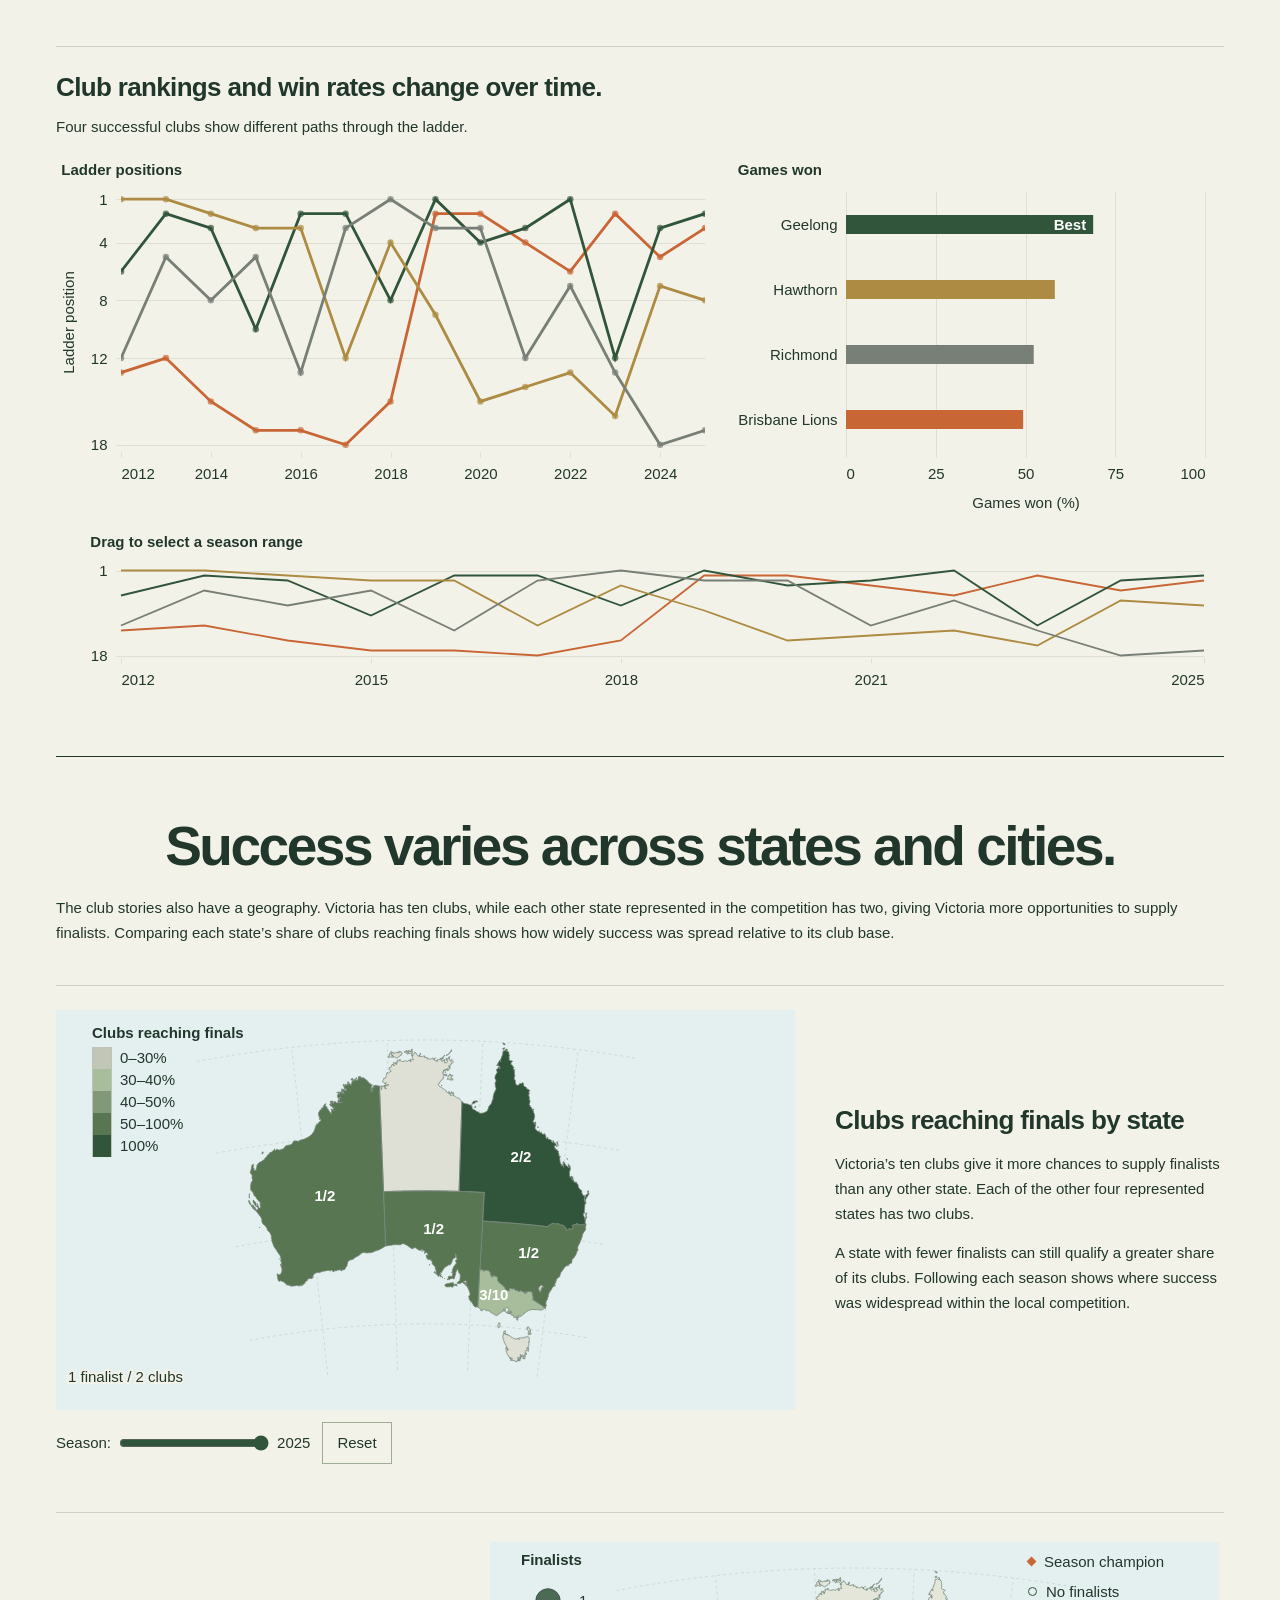
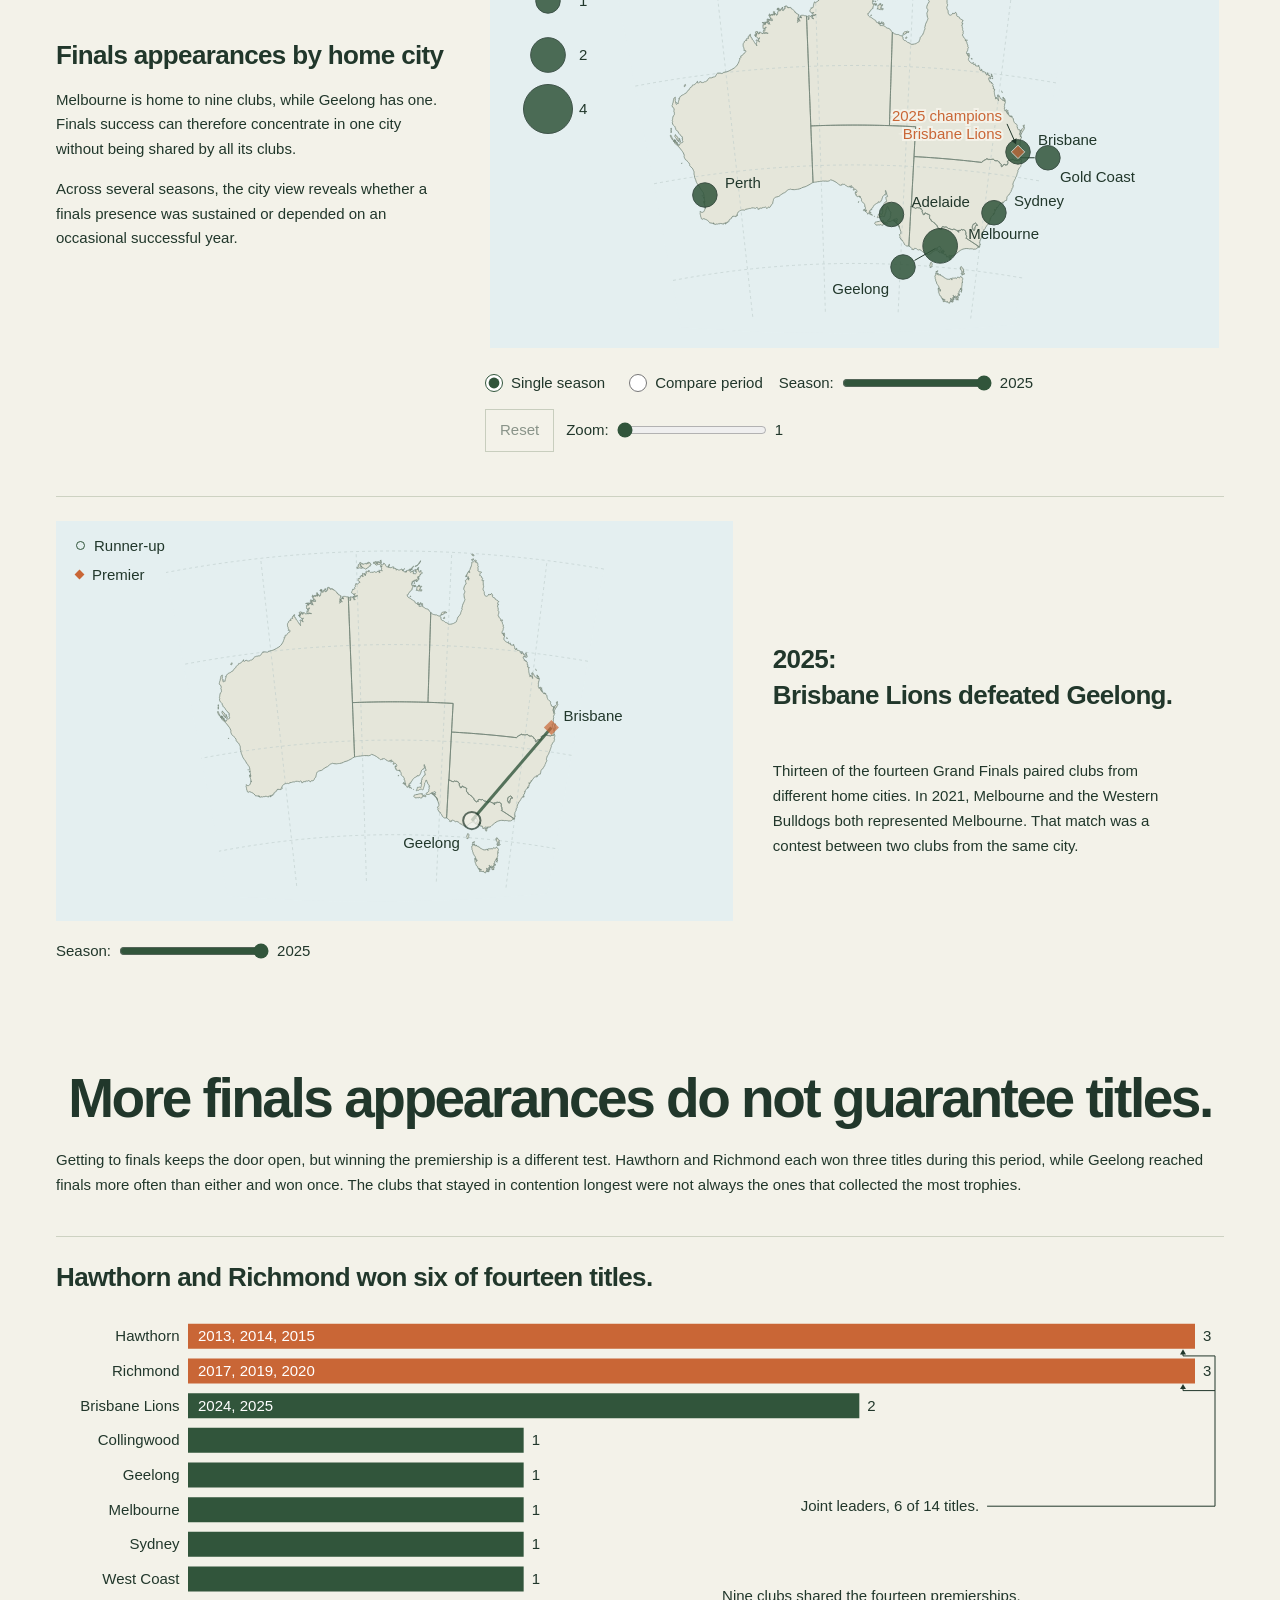
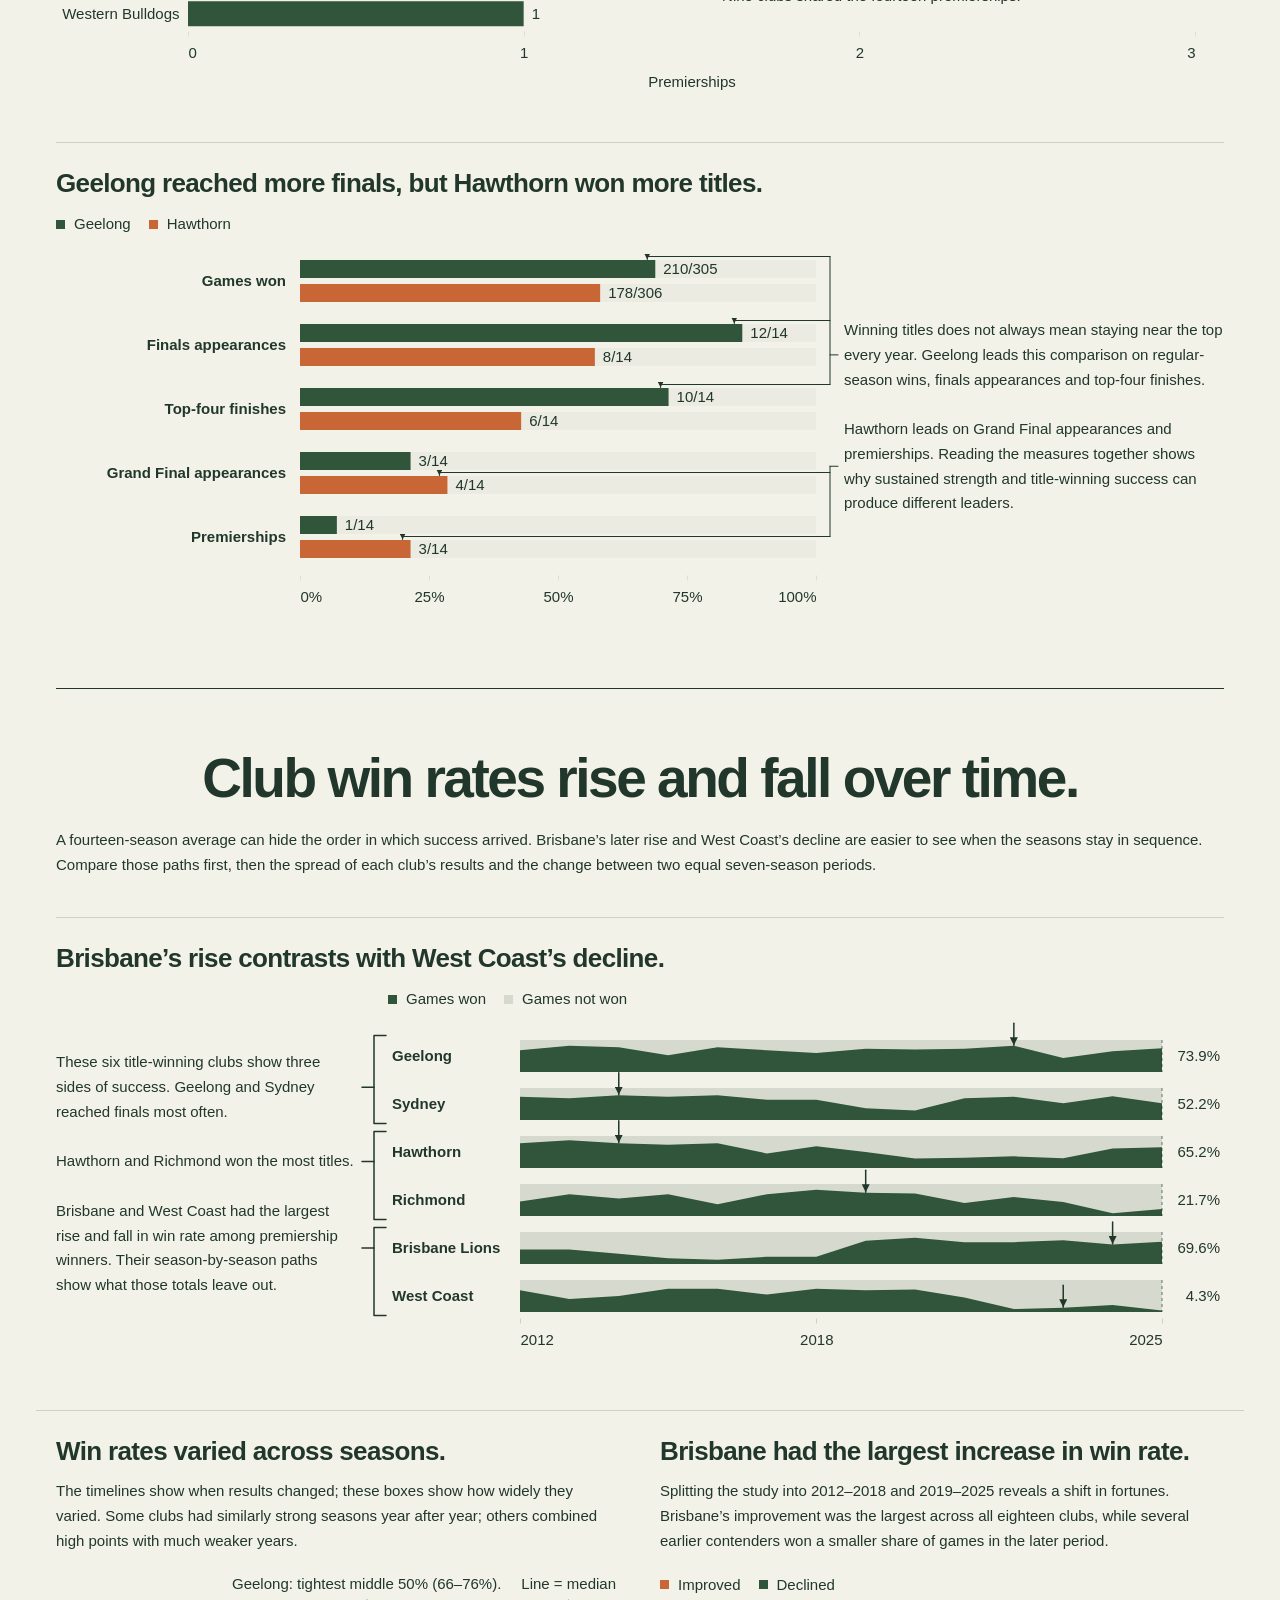
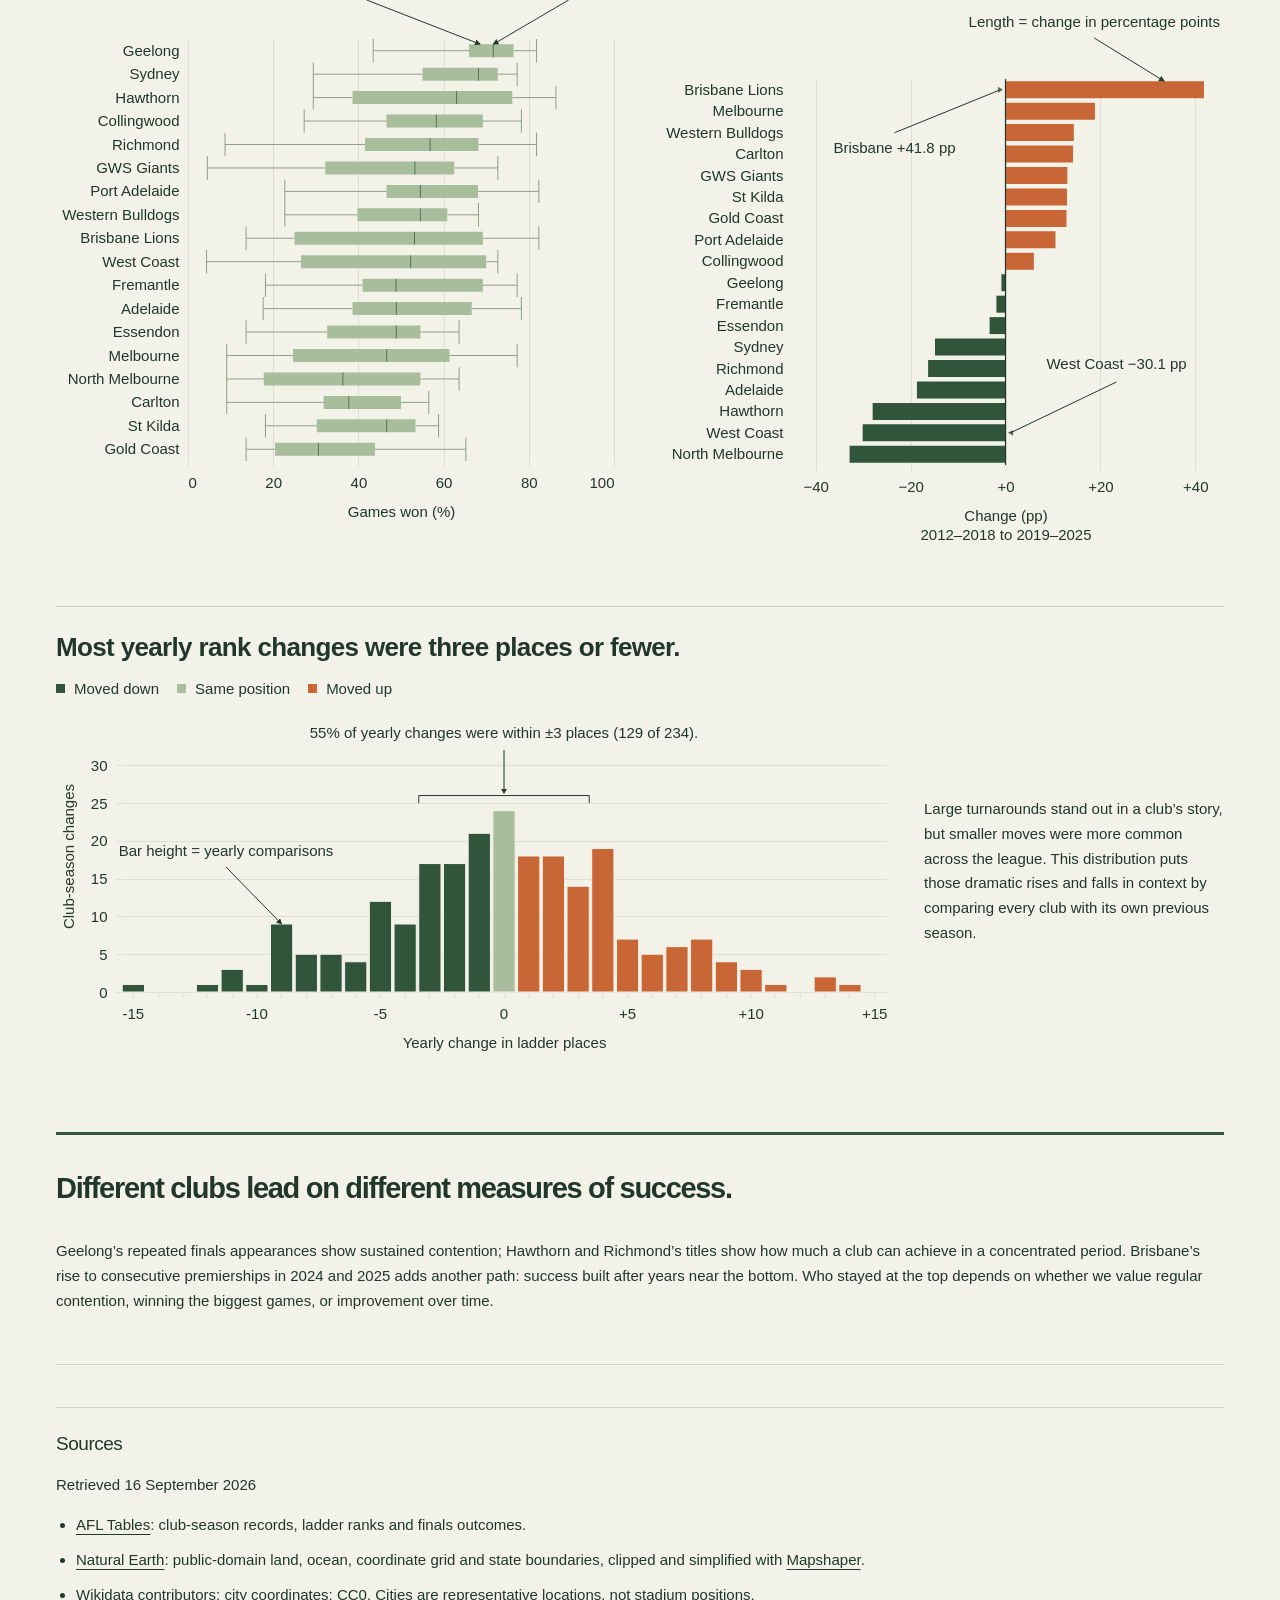
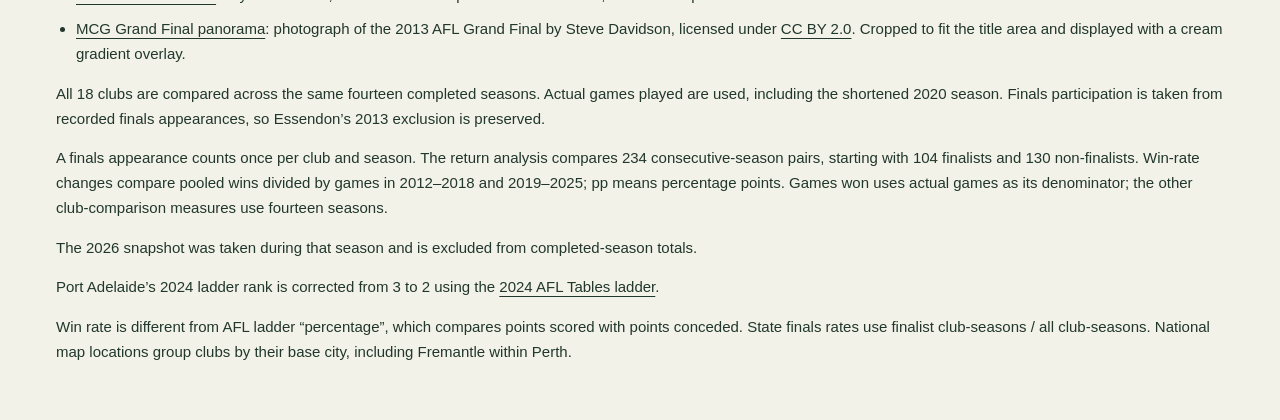
==== commit caf34ed3: "Clarify club groups with brackets and short focus arrows" ====
--- a/index.html
+++ b/index.html
@@ -16,7 +16,7 @@
   <script defer src="js/chart-layout.js?v=69a19c5621db"></script>
   <script defer src="js/map-controls.js?v=62037d26da7c"></script>
   <script defer src="js/city-map-navigation.js?v=03f4ed95991a"></script>
-  <script defer src="js/chart-annotations.js?v=0f83aeb4f690"></script>
+  <script defer src="js/chart-annotations.js?v=7b94dc76ba49"></script>
   <script defer src="js/main.js?v=680e6c394f4c"></script>
 </head>
 <body>
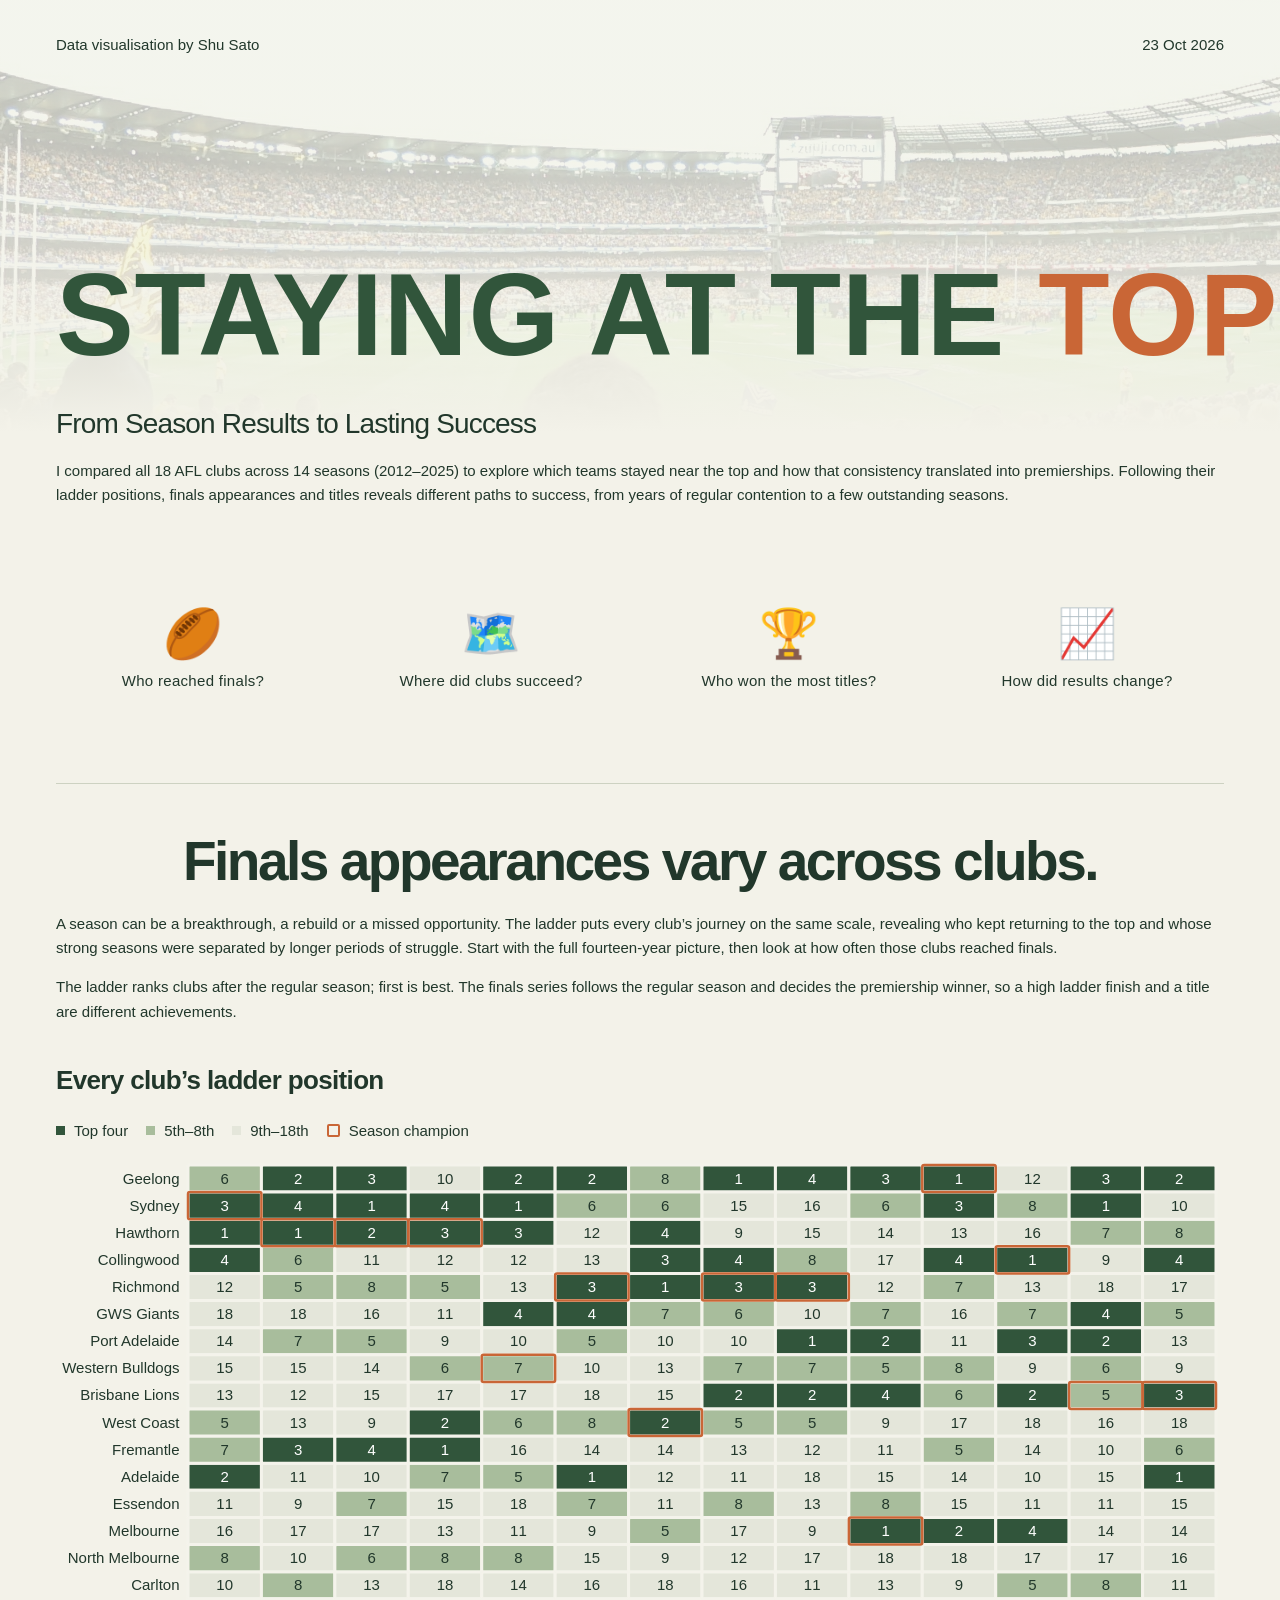
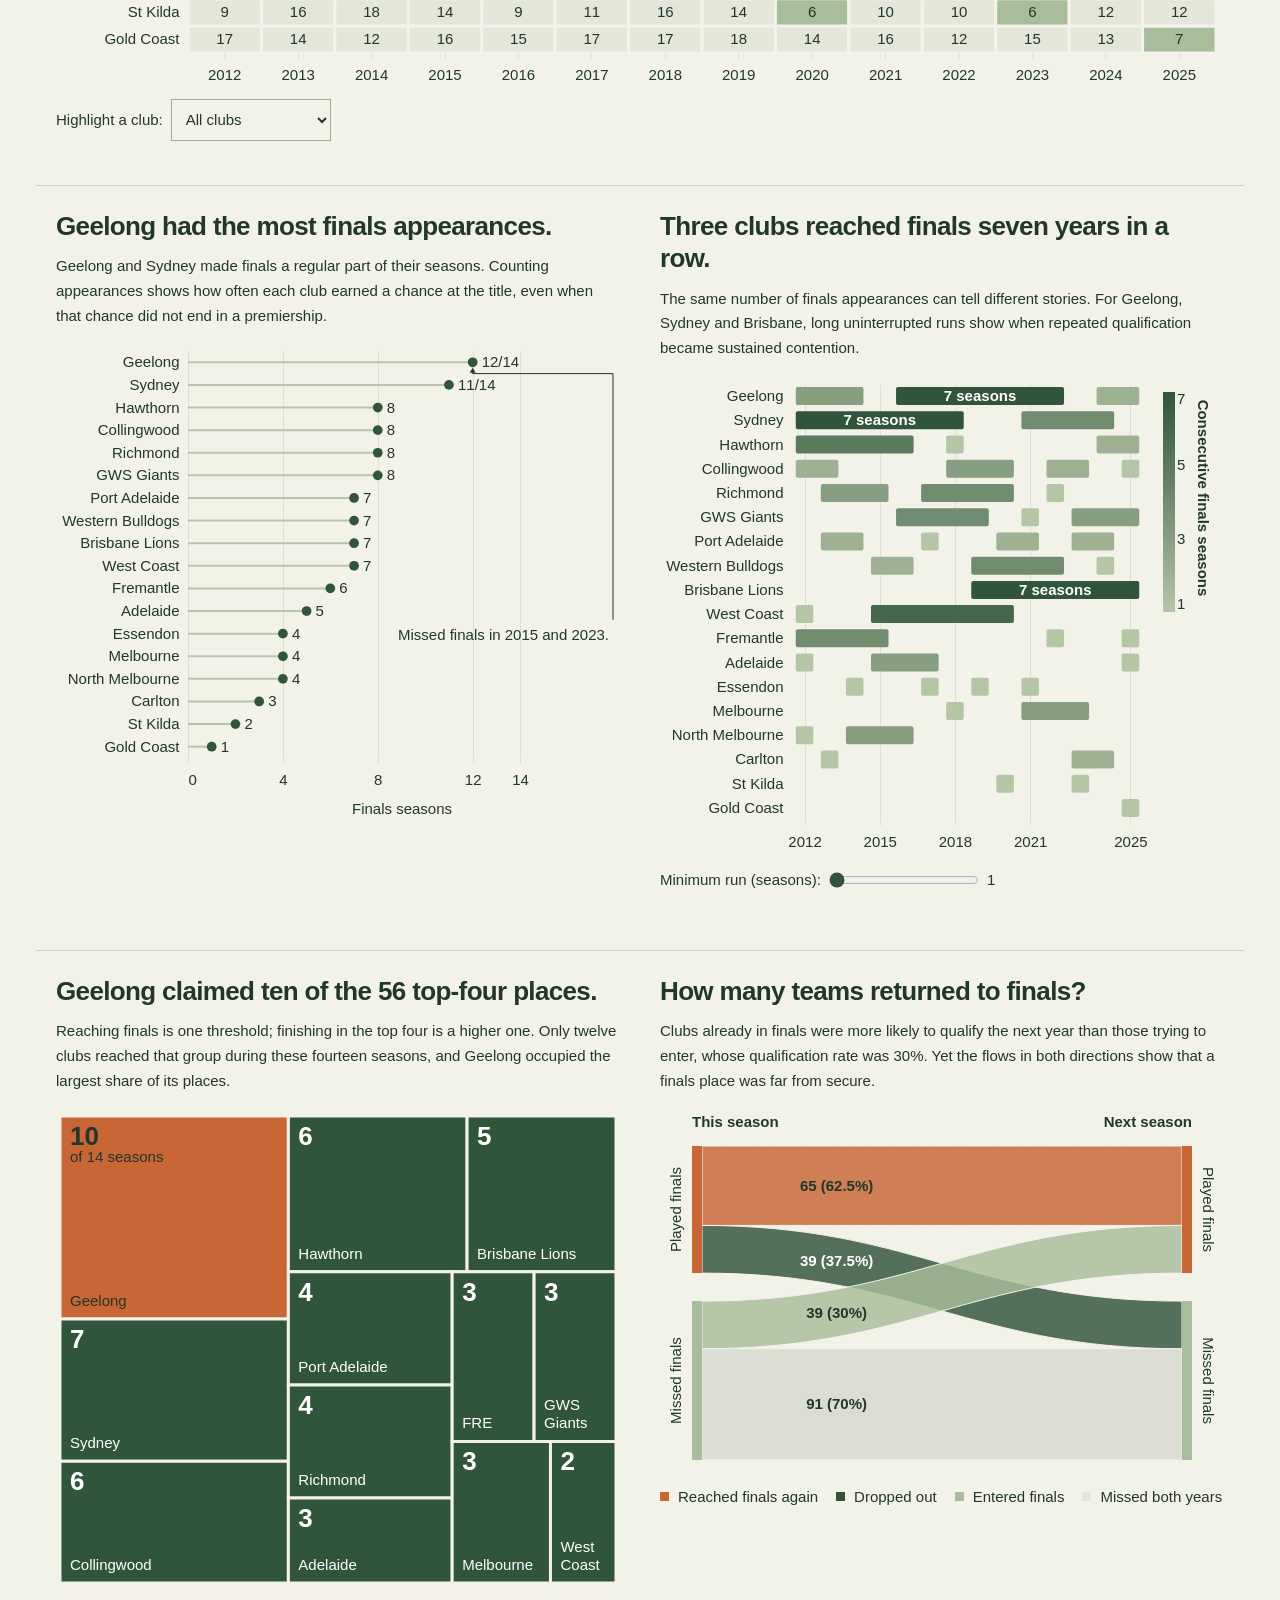
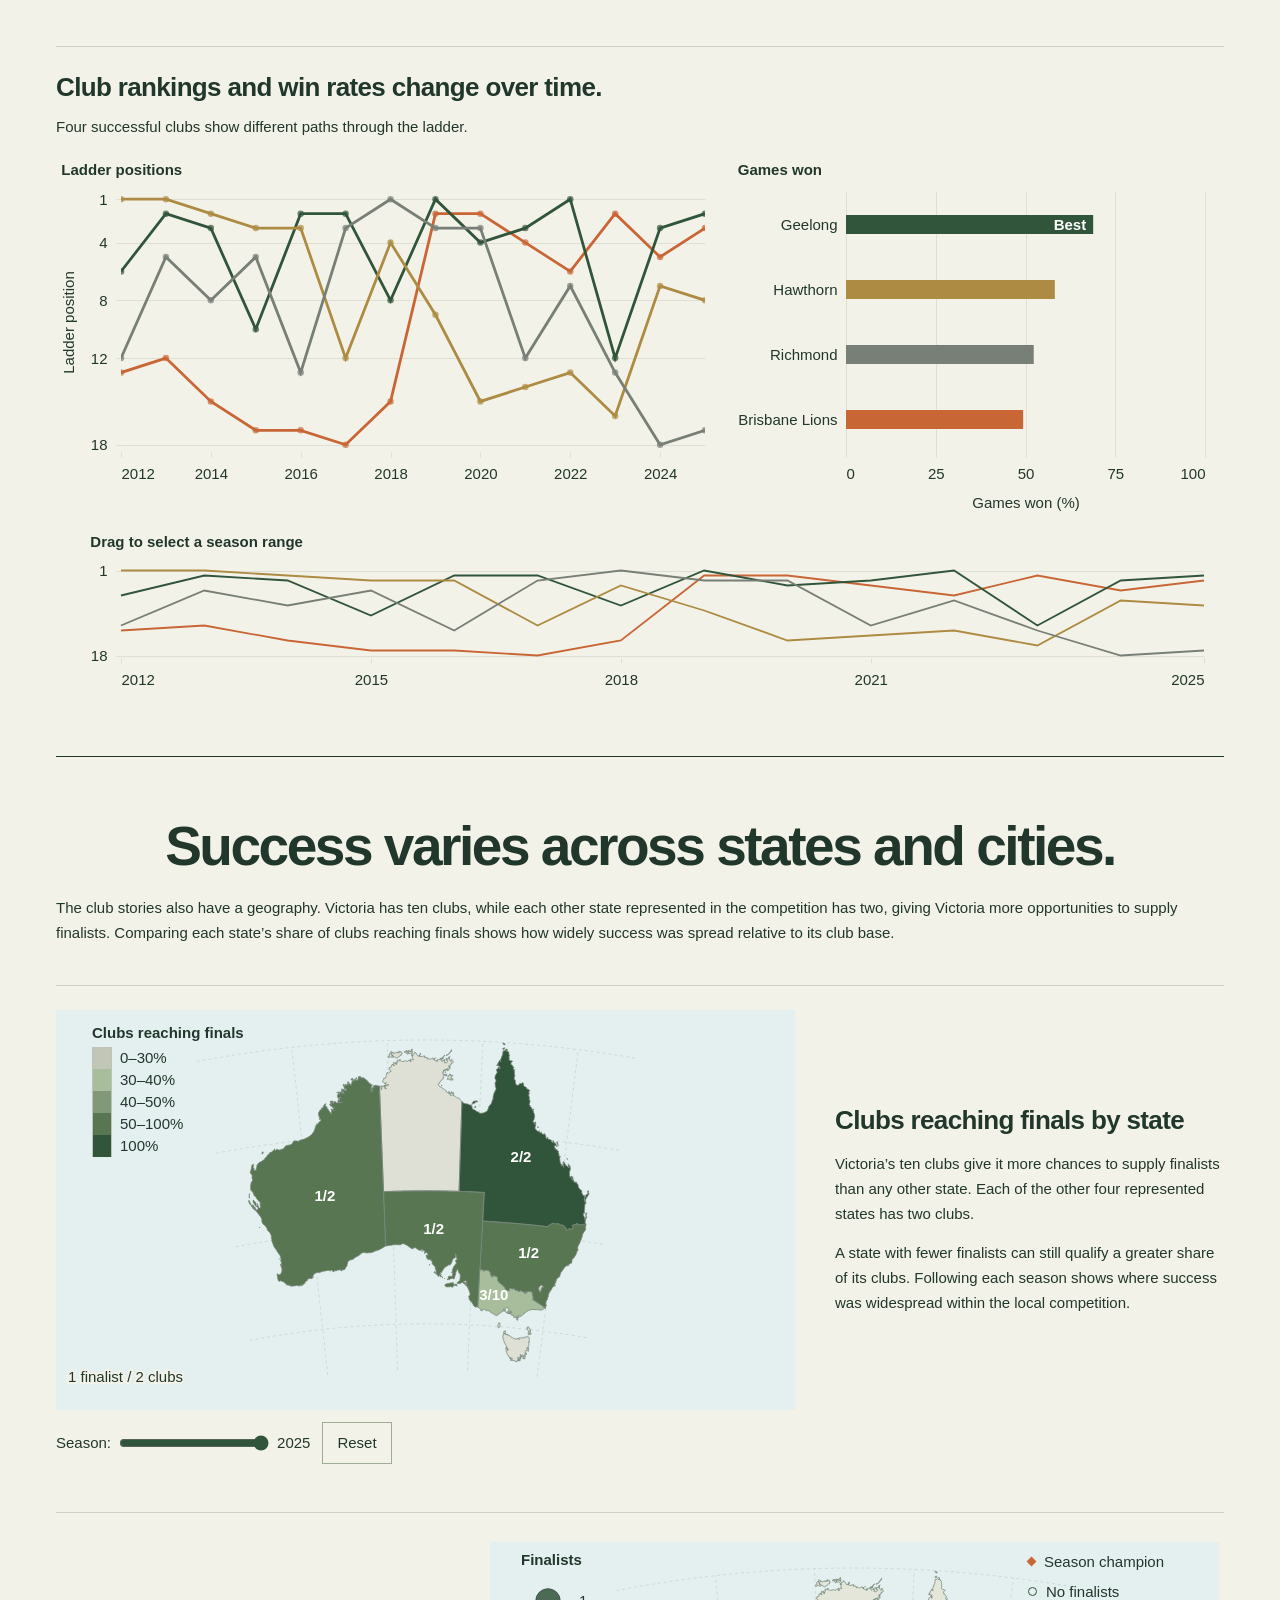
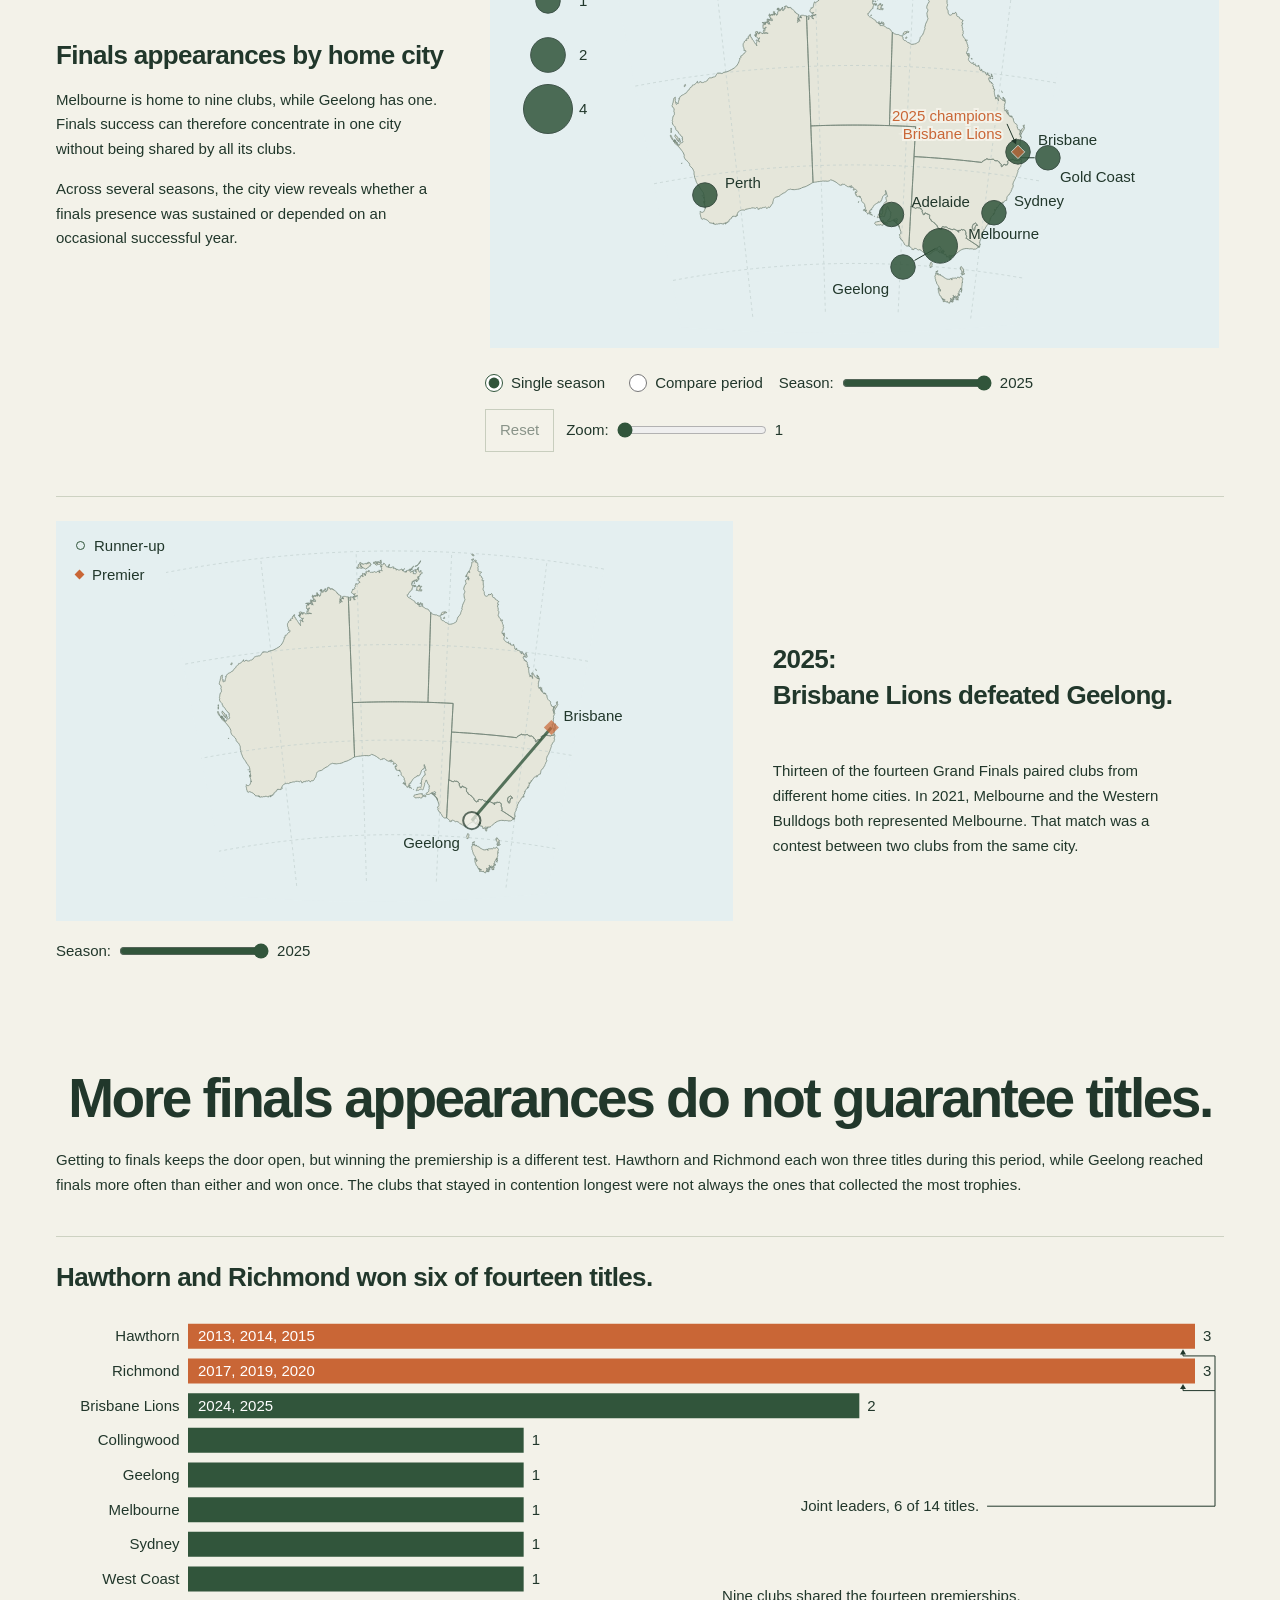
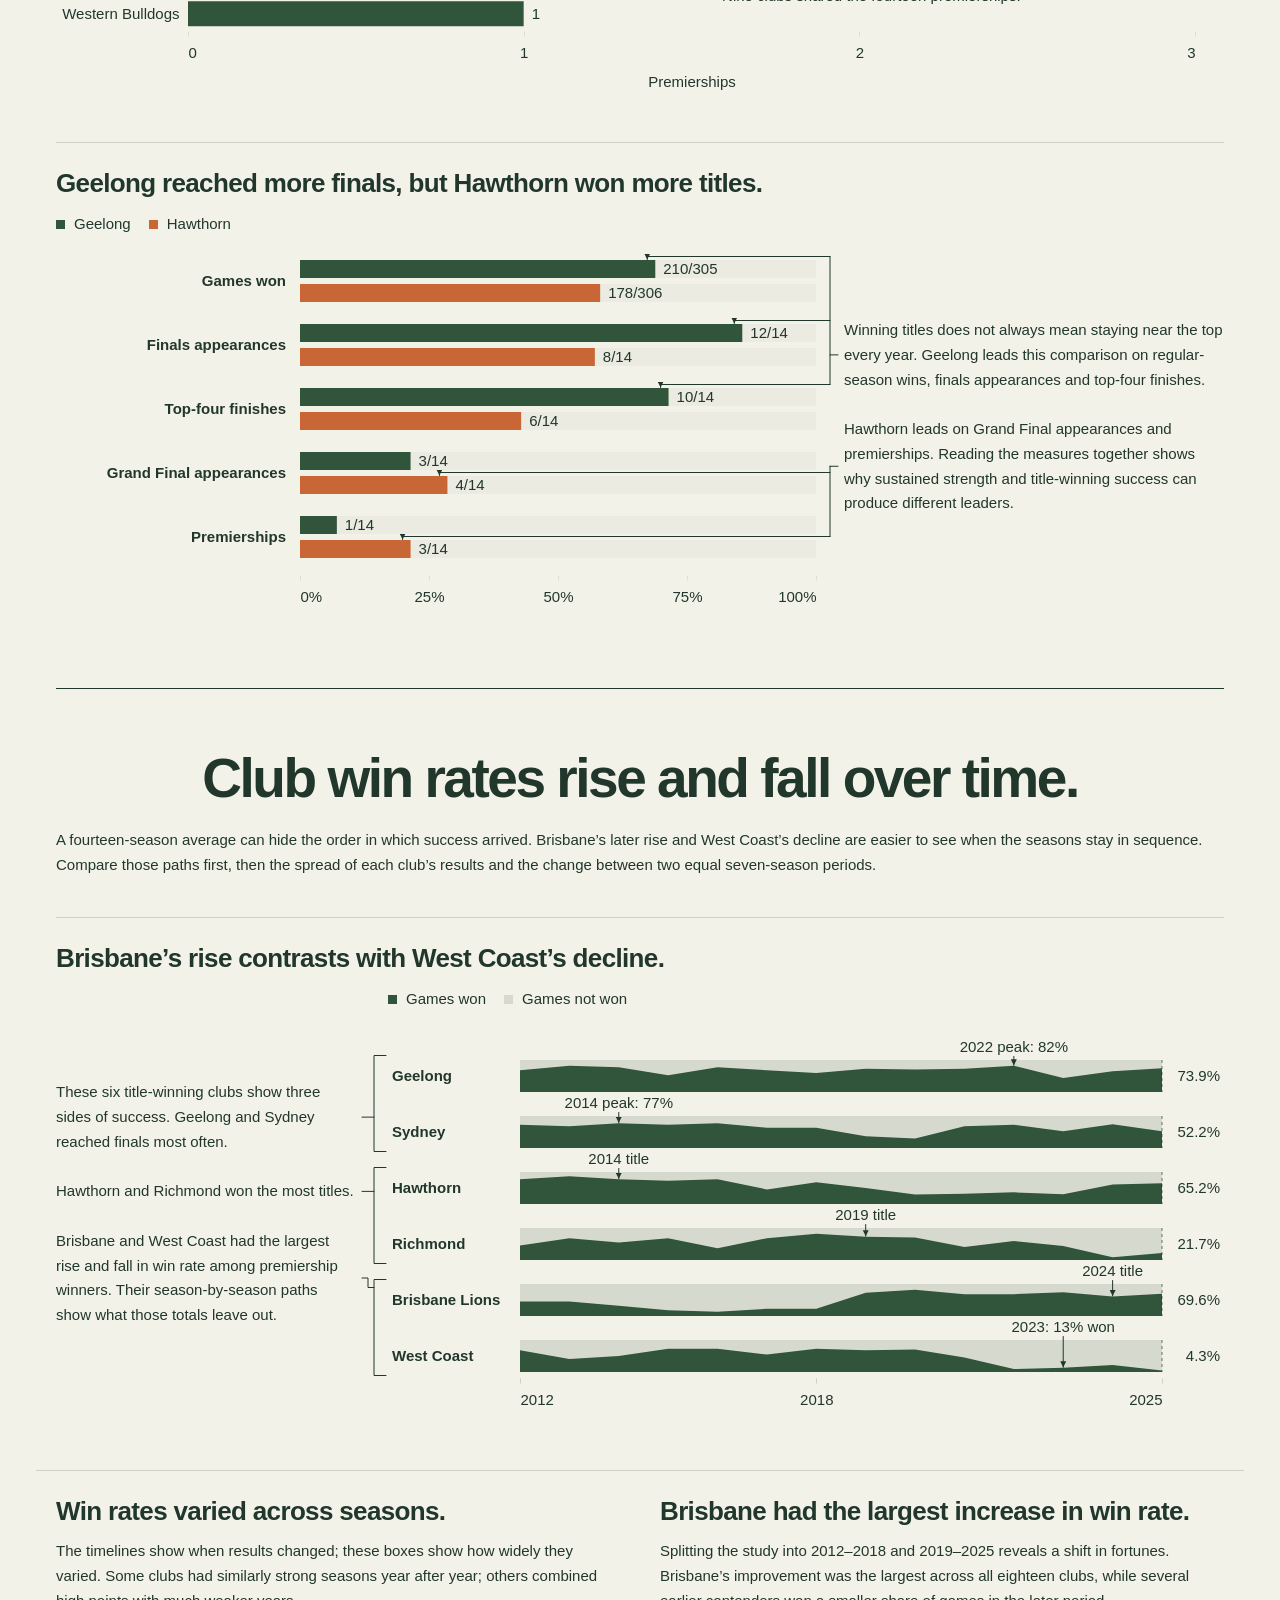
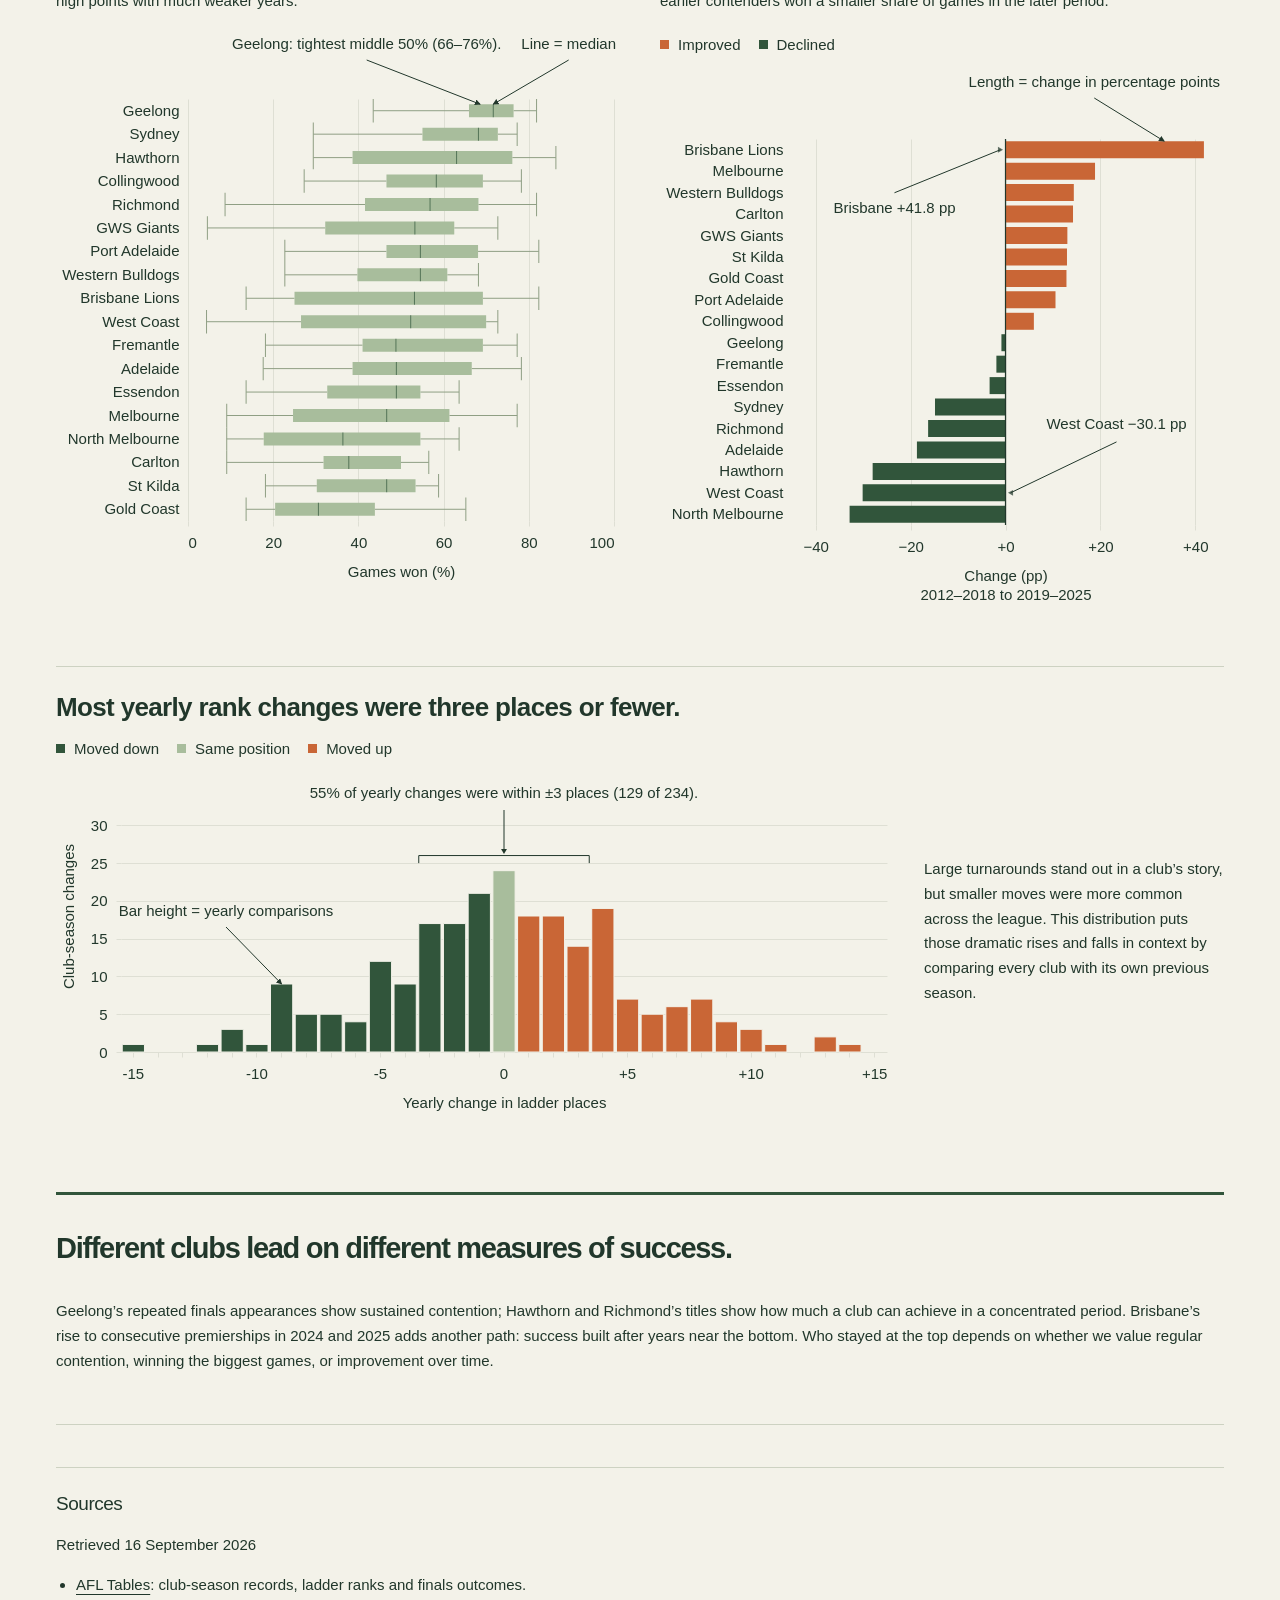
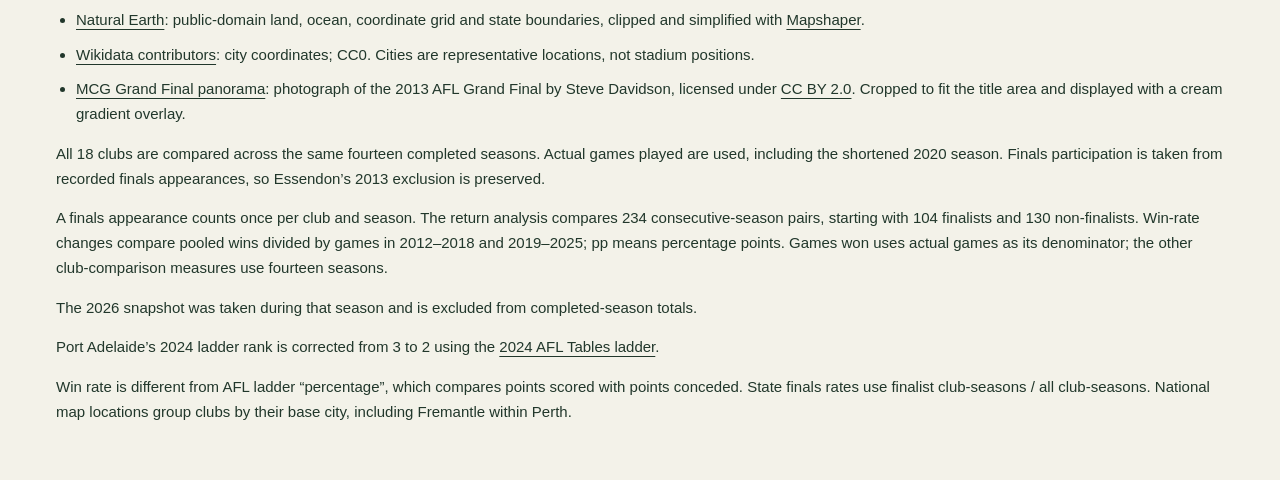
==== commit 9ad8af2c: "Label highlighted seasons and unify annotation line weights" ====
--- a/index.html
+++ b/index.html
@@ -16,7 +16,7 @@
   <script defer src="js/chart-layout.js?v=69a19c5621db"></script>
   <script defer src="js/map-controls.js?v=62037d26da7c"></script>
   <script defer src="js/city-map-navigation.js?v=03f4ed95991a"></script>
-  <script defer src="js/chart-annotations.js?v=7b94dc76ba49"></script>
+  <script defer src="js/chart-annotations.js?v=8494ddf2a7e8"></script>
   <script defer src="js/main.js?v=680e6c394f4c"></script>
 </head>
 <body>
